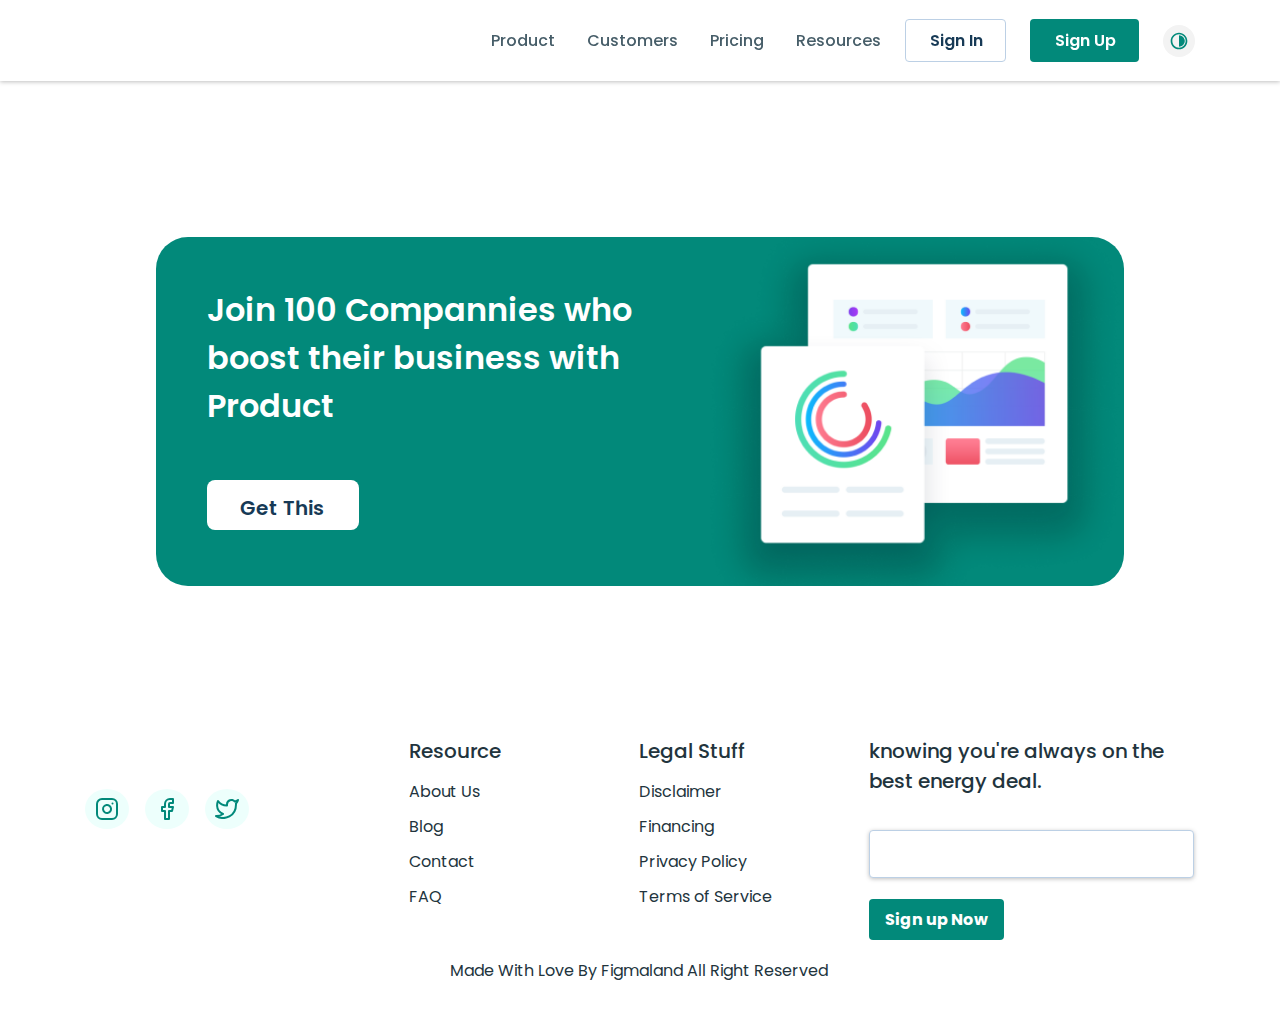
==== index.html @ 8ad584fc "cta section desktop version is completed" ====
<!DOCTYPE html>
<html lang="en">

<head>
  <meta charset="UTF-8">
  <meta http-equiv="X-UA-Compatible" content="IE=edge">
  <meta name="viewport" content="width=device-width, initial-scale=1.0">
  <title>Product</title>
  <link rel="stylesheet" href="css/main.css">
</head>

<body>
  <h1 class="visually-hidden">Product project</h1>
  <header class="header">
    <div class="container header__container">
      <a class="header__logo-link" href="/"></a>

      <nav class="navbar header__navbar">
        <ul class="navbar__list header__navbar-list">
          <li class="navbar__list-item header__navbar-item">
            <a class="navbar__item-link header__item-link" href="/">Product </a>
          </li>
          <li class="navbar__list-item header__navbar-item">
            <a class="navbar__item-link header__item-link" href="/">Customers</a>
          </li>
          <li class="navbar__list-item header__navbar-item">
            <a class="navbar__item-link header__item-link" href="/">Pricing</a>
          </li>
          <li class="navbar__list-item header__navbar-item">
            <a class="navbar__item-link header__item-link" href="/">Resources</a>
          </li>
        </ul>
        <a class="button button__white header__button header__login" href="/">Sign In</a>
        <a class="button button__green header__button header__signup" href="/">Sign Up</a>
        <button class="header__changer">
          <img class="header__button-img" src="img/theme-changer.svg" alt="header navbar changer" width="20"
            height="20">
        </button>
      </nav>

      <button class="header__burger">
        <span class="header__burger-inner"></span>
      </button>
    </div>
  </header>

  <main class="main">
    <div class="cta">
      <div class="cta__container container">
        <div class="cta__content">
          <p class="cta__slogan">Join 100 Compannies who boost their business with Product</p>
          <a class="cta__button button__white" href="/">Get This</a>
        </div>
      </div>
    </div>
  </main>
  <footer class="footer">
    <div class="container footer__container">
      <div class="footer__links">
        <a class="footer__logo" href="/"></a>

        <a class="footer__link" href="/">
          <svg width="24" height="25" fill="none" xmlns="http://www.w3.org/2000/svg">
            <path d="M17 2.016H7a5 5 0 0 0-5 5v10a5 5 0 0 0 5 5h10a5 5 0 0 0 5-5v-10a5 5 0 0 0-5-5Z" stroke="#02897A"
              stroke-width="2" stroke-linecap="round" stroke-linejoin="round" />
            <path d="M16 11.386a4 4 0 1 1-7.913 1.173A4 4 0 0 1 16 11.386ZM17.5 6.516h.01" stroke="#02897A"
              stroke-width="2" stroke-linecap="round" stroke-linejoin="round" /></svg>
        </a>

        <a class="footer__link" href="/">
          <svg width="24" height="24" fill="none" xmlns="http://www.w3.org/2000/svg">
            <path d="M18 2h-3a5 5 0 0 0-5 5v3H7v4h3v8h4v-8h3l1-4h-4V7a1 1 0 0 1 1-1h3V2Z" stroke="#02897A"
              stroke-width="2" stroke-linecap="round" stroke-linejoin="round" /></svg>
        </a>

        <a class="footer__link" href="/">
          <svg width="24" height="20" fill="none" xmlns="http://www.w3.org/2000/svg">
            <path
              d="M23 1.01a10.9 10.9 0 0 1-3.14 1.53 4.48 4.48 0 0 0-7.86 3v1a10.66 10.66 0 0 1-9-4.53s-4 9 5 13a11.64 11.64 0 0 1-7 2c9 5 20 0 20-11.5 0-.278-.028-.556-.08-.83A7.72 7.72 0 0 0 23 1.01v0Z"
              stroke="#02897A" stroke-width="2" stroke-linecap="round" stroke-linejoin="round" /></svg>
        </a>
      </div>

      <div class="footer__cart">
        <nav class="footer__nav">
          <h3 class="footer__nav-title">Resource</h3>
          <ul class="footer__nav-list">
            <li class="footer__list-item">
              <a class="footer__item-link" href="/">
                About Us
              </a>
            </li>

            <li class="footer__list-item">
              <a class="footer__item-link" href="/">
                Blog
              </a>
            </li>

            <li class="footer__list-item">
              <a class="footer__item-link" href="/">
                Contact
              </a>
            </li>

            <li class="footer__list-item">
              <a class="footer__item-link" href="/">
                FAQ
              </a>
            </li>
          </ul>
        </nav>
        <nav class="footer__nav">
          <h3 class="footer__nav-title">Legal Stuff</h3>
          <ul class="footer__nav-list">
            <li class="footer__list-item">
              <a class="footer__item-link" href="/">
                Disclaimer
              </a>
            </li>

            <li class="footer__list-item">
              <a class="footer__item-link" href="/">
                Financing
              </a>
            </li>

            <li class="footer__list-item">
              <a class="footer__item-link" href="/">
                Privacy Policy
              </a>
            </li>

            <li class="footer__list-item">
              <a class="footer__item-link" href="/">
                Terms of Service
              </a>
            </li>
          </ul>
        </nav>
      </div>

      <form class="footer__form" action="post">
        <label class="footer__label" for="submit">
          knowing you're always on the best energy deal.
          <input class="footer__label-input type=" text">
        </label>

        <button class="footer__button button button__green">Sign up Now</button>
      </form>

      <p class="footer__slogan">Made With Love By Figmaland All Right Reserved
      </p>
    </div>
  </footer>

  <script src="js/main.js"></script>
</body>

</html>
---- css/main.css ----
/*! normalize.css v8.0.1 | MIT License | github.com/necolas/normalize.css */
/* Document
   ========================================================================== */
/**
 * 1. Correct the line height in all browsers.
 * 2. Prevent adjustments of font size after orientation changes in iOS.
 */
html {
  line-height: 1.15;
  /* 1 */
  -webkit-text-size-adjust: 100%;
  /* 2 */
}

/* Sections
   ========================================================================== */
/**
 * Remove the margin in all browsers.
 */
body {
  margin: 0;
}

/**
 * Render the `main` element consistently in IE.
 */
main {
  display: block;
}

/**
 * Correct the font size and margin on `h1` elements within `section` and
 * `article` contexts in Chrome, Firefox, and Safari.
 */
h1 {
  font-size: 2em;
  margin: 0.67em 0;
}

/* Grouping content
   ========================================================================== */
/**
 * 1. Add the correct box sizing in Firefox.
 * 2. Show the overflow in Edge and IE.
 */
hr {
  -webkit-box-sizing: content-box;
          box-sizing: content-box;
  /* 1 */
  height: 0;
  /* 1 */
  overflow: visible;
  /* 2 */
}

/**
 * 1. Correct the inheritance and scaling of font size in all browsers.
 * 2. Correct the odd `em` font sizing in all browsers.
 */
pre {
  font-family: monospace, monospace;
  /* 1 */
  font-size: 1em;
  /* 2 */
}

/* Text-level semantics
   ========================================================================== */
/**
 * Remove the gray background on active links in IE 10.
 */
a {
  background-color: transparent;
}

/**
 * 1. Remove the bottom border in Chrome 57-
 * 2. Add the correct text decoration in Chrome, Edge, IE, Opera, and Safari.
 */
abbr[title] {
  border-bottom: none;
  /* 1 */
  text-decoration: underline;
  /* 2 */
  -webkit-text-decoration: underline dotted;
          text-decoration: underline dotted;
  /* 2 */
}

/**
 * Add the correct font weight in Chrome, Edge, and Safari.
 */
b,
strong {
  font-weight: bolder;
}

/**
 * 1. Correct the inheritance and scaling of font size in all browsers.
 * 2. Correct the odd `em` font sizing in all browsers.
 */
code,
kbd,
samp {
  font-family: monospace, monospace;
  /* 1 */
  font-size: 1em;
  /* 2 */
}

/**
 * Add the correct font size in all browsers.
 */
small {
  font-size: 80%;
}

/**
 * Prevent `sub` and `sup` elements from affecting the line height in
 * all browsers.
 */
sub,
sup {
  font-size: 75%;
  line-height: 0;
  position: relative;
  vertical-align: baseline;
}

sub {
  bottom: -0.25em;
}

sup {
  top: -0.5em;
}

/* Embedded content
   ========================================================================== */
/**
 * Remove the border on images inside links in IE 10.
 */
img {
  border-style: none;
}

/* Forms
   ========================================================================== */
/**
 * 1. Change the font styles in all browsers.
 * 2. Remove the margin in Firefox and Safari.
 */
button,
input,
optgroup,
select,
textarea {
  font-family: inherit;
  /* 1 */
  font-size: 100%;
  /* 1 */
  line-height: 1.15;
  /* 1 */
  margin: 0;
  /* 2 */
}

/**
 * Show the overflow in IE.
 * 1. Show the overflow in Edge.
 */
button,
input {
  /* 1 */
  overflow: visible;
}

/**
 * Remove the inheritance of text transform in Edge, Firefox, and IE.
 * 1. Remove the inheritance of text transform in Firefox.
 */
button,
select {
  /* 1 */
  text-transform: none;
}

/**
 * Correct the inability to style clickable types in iOS and Safari.
 */
button,
[type="button"],
[type="reset"],
[type="submit"] {
  -webkit-appearance: button;
}

/**
 * Remove the inner border and padding in Firefox.
 */
button::-moz-focus-inner,
[type="button"]::-moz-focus-inner,
[type="reset"]::-moz-focus-inner,
[type="submit"]::-moz-focus-inner {
  border-style: none;
  padding: 0;
}

/**
 * Restore the focus styles unset by the previous rule.
 */
button:-moz-focusring,
[type="button"]:-moz-focusring,
[type="reset"]:-moz-focusring,
[type="submit"]:-moz-focusring {
  outline: 1px dotted ButtonText;
}

/**
 * Correct the padding in Firefox.
 */
fieldset {
  padding: 0.35em 0.75em 0.625em;
}

/**
 * 1. Correct the text wrapping in Edge and IE.
 * 2. Correct the color inheritance from `fieldset` elements in IE.
 * 3. Remove the padding so developers are not caught out when they zero out
 *    `fieldset` elements in all browsers.
 */
legend {
  -webkit-box-sizing: border-box;
          box-sizing: border-box;
  /* 1 */
  color: inherit;
  /* 2 */
  display: table;
  /* 1 */
  max-width: 100%;
  /* 1 */
  padding: 0;
  /* 3 */
  white-space: normal;
  /* 1 */
}

/**
 * Add the correct vertical alignment in Chrome, Firefox, and Opera.
 */
progress {
  vertical-align: baseline;
}

/**
 * Remove the default vertical scrollbar in IE 10+.
 */
textarea {
  overflow: auto;
}

/**
 * 1. Add the correct box sizing in IE 10.
 * 2. Remove the padding in IE 10.
 */
[type="checkbox"],
[type="radio"] {
  -webkit-box-sizing: border-box;
          box-sizing: border-box;
  /* 1 */
  padding: 0;
  /* 2 */
}

/**
 * Correct the cursor style of increment and decrement buttons in Chrome.
 */
[type="number"]::-webkit-inner-spin-button,
[type="number"]::-webkit-outer-spin-button {
  height: auto;
}

/**
 * 1. Correct the odd appearance in Chrome and Safari.
 * 2. Correct the outline style in Safari.
 */
[type="search"] {
  -webkit-appearance: textfield;
  /* 1 */
  outline-offset: -2px;
  /* 2 */
}

/**
 * Remove the inner padding in Chrome and Safari on macOS.
 */
[type="search"]::-webkit-search-decoration {
  -webkit-appearance: none;
}

/**
 * 1. Correct the inability to style clickable types in iOS and Safari.
 * 2. Change font properties to `inherit` in Safari.
 */
::-webkit-file-upload-button {
  -webkit-appearance: button;
  /* 1 */
  font: inherit;
  /* 2 */
}

/* Interactive
   ========================================================================== */
/*
 * Add the correct display in Edge, IE 10+, and Firefox.
 */
details {
  display: block;
}

/*
 * Add the correct display in all browsers.
 */
summary {
  display: list-item;
}

/* Misc
   ========================================================================== */
/**
 * Add the correct display in IE 10+.
 */
template {
  display: none;
}

/**
 * Add the correct display in IE 10.
 */
[hidden] {
  display: none;
}

/* poppins-300 - latin */
@font-face {
  font-family: 'Poppins';
  font-style: normal;
  font-weight: 300;
  src: url("../fonts/poppins-v19-latin-300.woff2") format("woff2"), url("../fonts/poppins-v19-latin-300.woff") format("woff");
  /* Chrome 6+, Firefox 3.6+, IE 9+, Safari 5.1+ */
}

/* poppins-regular - latin */
@font-face {
  font-family: 'Poppins';
  font-style: normal;
  font-weight: 400;
  src: url("../fonts/poppins-v19-latin-regular.woff2") format("woff2"), url("../fonts/poppins-v19-latin-regular.woff") format("woff");
  /* Chrome 6+, Firefox 3.6+, IE 9+, Safari 5.1+ */
}

/* poppins-500 - latin */
@font-face {
  font-family: 'Poppins';
  font-style: normal;
  font-weight: 500;
  src: url("../fonts/poppins-v19-latin-500.woff2") format("woff2"), url("../fonts/poppins-v19-latin-500.woff") format("woff");
  /* Chrome 6+, Firefox 3.6+, IE 9+, Safari 5.1+ */
}

/* poppins-600 - latin */
@font-face {
  font-family: 'Poppins';
  font-style: normal;
  font-weight: 600;
  src: url("../fonts/poppins-v19-latin-600.woff2") format("woff2"), url("../fonts/poppins-v19-latin-600.woff") format("woff");
  /* Chrome 6+, Firefox 3.6+, IE 9+, Safari 5.1+ */
}

/* poppins-700 - latin */
@font-face {
  font-family: 'Poppins';
  font-style: normal;
  font-weight: 700;
  src: url("../fonts/poppins-v19-latin-700.woff2") format("woff2"), url("../fonts/poppins-v19-latin-700.woff") format("woff");
  /* Chrome 6+, Firefox 3.6+, IE 9+, Safari 5.1+ */
}

*,
*::before,
*::after {
  -webkit-box-sizing: border-box;
          box-sizing: border-box;
}

body {
  margin: 0;
  padding: 0;
  margin-top: 80px;
}

h1,
h2,
h3,
h4,
h5,
h6 {
  margin: 0;
  padding: 0;
  display: inline-block;
}

img {
  display: inline-block;
  max-width: 100%;
  height: auto;
}

a {
  text-decoration: none;
}

.visually-hidden {
  clip: rect(0 0 0 0);
  -webkit-clip-path: inset(50%);
          clip-path: inset(50%);
  height: 1px;
  overflow: hidden;
  position: absolute;
  white-space: nowrap;
  width: 1px;
}

.container {
  max-width: 1150px;
  margin: 0 auto;
  padding: 0 20px;
}

@media only screen and (max-width: 808px) {
  .container {
    max-width: 808px;
  }
}

.button {
  font-family: "Poppins", Arial, sans-serif;
  font-size: 16px;
  font-weight: 600;
  line-height: 24px;
  background-color: transparent;
  padding: 9px 22px 8px 24px;
  border-radius: 4px;
  border: 1px solid transparent;
  cursor: pointer;
  -webkit-transition: .5s linear all;
  transition: .5s linear all;
}

.button:hover {
  -webkit-box-shadow: 0px 0px 10px gray;
          box-shadow: 0px 0px 10px gray;
}

.button__white {
  color: #173A56;
  background-color: transparent;
  border-color: #BCD0E5;
}

.button__green {
  color: #ffffff;
  background-color: #02897A;
}

.navbar {
  margin: 0;
  padding: 0;
  display: -webkit-box;
  display: -ms-flexbox;
  display: flex;
  -webkit-box-align: center;
      -ms-flex-align: center;
          align-items: center;
  -webkit-box-pack: center;
      -ms-flex-pack: center;
          justify-content: center;
  -webkit-box-pack: justify;
      -ms-flex-pack: justify;
          justify-content: space-between;
}

.navbar__list {
  margin: 0;
  padding: 0;
  display: -webkit-box;
  display: -ms-flexbox;
  display: flex;
  -webkit-box-align: center;
      -ms-flex-align: center;
          align-items: center;
  -webkit-box-pack: center;
      -ms-flex-pack: center;
          justify-content: center;
  margin-right: 24px;
  -webkit-box-pack: justify;
      -ms-flex-pack: justify;
          justify-content: space-between;
  list-style: none;
}

.navbar__list-item {
  margin-right: 32px;
}

.navbar__list-item:last-child {
  margin-right: 0;
}

.navbar__item-link {
  font-family: "Poppins", Arial, sans-serif;
  font-size: 16px;
  font-weight: 500;
  line-height: 28px;
  color: #475E69;
  -webkit-transition: .3s ease all;
  transition: .3s ease all;
}

.navbar__item-link:hover {
  color: #22343D;
}

@-webkit-keyframes header-opening {
  0% {
    -webkit-transform: translateX(100%) scale(0) rotate(180deg);
            transform: translateX(100%) scale(0) rotate(180deg);
  }
  100% {
    -webkit-transform: translateX(0) scale(1) rotate(0deg);
            transform: translateX(0) scale(1) rotate(0deg);
  }
}

@keyframes header-opening {
  0% {
    -webkit-transform: translateX(100%) scale(0) rotate(180deg);
            transform: translateX(100%) scale(0) rotate(180deg);
  }
  100% {
    -webkit-transform: translateX(0) scale(1) rotate(0deg);
            transform: translateX(0) scale(1) rotate(0deg);
  }
}

@-webkit-keyframes header-closing {
  0% {
    -webkit-transform: translateX(0) scale(1) rotate(0deg);
            transform: translateX(0) scale(1) rotate(0deg);
  }
  100% {
    -webkit-transform: translateX(100%) scale(0) rotate(180deg);
            transform: translateX(100%) scale(0) rotate(180deg);
  }
}

@keyframes header-closing {
  0% {
    -webkit-transform: translateX(0) scale(1) rotate(0deg);
            transform: translateX(0) scale(1) rotate(0deg);
  }
  100% {
    -webkit-transform: translateX(100%) scale(0) rotate(180deg);
            transform: translateX(100%) scale(0) rotate(180deg);
  }
}

.header {
  width: 100%;
  position: fixed;
  top: 0;
  left: 0;
  z-index: 9;
  background-color: #ffffff;
  -webkit-filter: drop-shadow(0px 1px 2px rgba(0, 0, 0, 0.25));
          filter: drop-shadow(0px 1px 2px rgba(0, 0, 0, 0.25));
}

.header__container {
  display: -webkit-box;
  display: -ms-flexbox;
  display: flex;
  -webkit-box-align: center;
      -ms-flex-align: center;
          align-items: center;
  -webkit-box-pack: center;
      -ms-flex-pack: center;
          justify-content: center;
  padding: 19px 20px;
  -webkit-box-pack: justify;
      -ms-flex-pack: justify;
          justify-content: space-between;
}

.header__navbar {
  -webkit-transform-origin: right top;
          transform-origin: right top;
}

.header__logo-link {
  background-size: cover;
  background-repeat: no-repeat;
  width: 176px;
  height: 36px;
  background-image: url(../../img/product-logo.svg);
  background-size: contain;
}

.header__button {
  margin-right: 24px;
}

.header__changer {
  margin: 0;
  padding: 0;
  display: -webkit-box;
  display: -ms-flexbox;
  display: flex;
  -webkit-box-align: center;
      -ms-flex-align: center;
          align-items: center;
  -webkit-box-pack: center;
      -ms-flex-pack: center;
          justify-content: center;
  height: 32px;
  width: 32px;
  background-color: #F3F3F3;
  border: none;
  border-radius: 50%;
  cursor: pointer;
  -webkit-transition: .5s linear all;
  transition: .5s linear all;
}

.header__changer:hover {
  -webkit-box-shadow: 0 0 10px gray;
          box-shadow: 0 0 10px gray;
}

.header__burger {
  margin: 0;
  padding: 0;
  display: none;
  width: 28px;
  height: 31px;
  position: relative;
  background-color: transparent;
  border: none;
  cursor: pointer;
}

.header__burger::before, .header__burger::after, .header__burger-inner {
  width: 21px;
  height: 3px;
  display: block;
  border-radius: 25%;
  background-color: #173A56;
}

.header__burger::before, .header__burger::after {
  content: "";
}

.header__burger--opened {
  -webkit-box-align: center;
      -ms-flex-align: center;
          align-items: center;
}

.header__burger--opened .header__burger-inner {
  display: none;
}

.header__burger--opened::before, .header__burger--opened::after {
  width: 21px;
  position: absolute;
  left: 50%;
  top: 50%;
}

.header__burger--opened::after {
  -webkit-transform: translate(-50%, -50%) rotate(45deg);
          transform: translate(-50%, -50%) rotate(45deg);
}

.header__burger--opened::before {
  -webkit-transform: translate(-50%, -50%) rotate(-45deg);
          transform: translate(-50%, -50%) rotate(-45deg);
}

@media only screen and (max-width: 1150px) {
  .header__navbar-item,
  .header__button,
  .header__navbar-list {
    margin-right: 14px;
  }
}

@media only screen and (max-width: 808px) {
  .header__navbar {
    display: none;
    -webkit-animation: header-opening .5s linear;
            animation: header-opening .5s linear;
  }
  .header__navbar--opening {
    width: 100%;
    height: calc(100vh - 80px);
    padding: 30px;
    display: -ms-grid;
    display: grid;
    -ms-grid-columns: 1fr 100px 1fr;
        grid-template-columns: 1fr 100px 1fr;
    -ms-grid-rows: 250px 50px;
        grid-template-rows: 250px 50px;
        grid-template-areas: "list list list" "button-1 button-2 button-3";
    grid-row-gap: 32px;
    justify-items: center;
    position: absolute;
    top: 100%;
    left: 0;
    background-color: #173A56;
  }
  .header__navbar--closing {
    -webkit-animation: header-closing .5s linear;
            animation: header-closing .5s linear;
  }
  .header__navbar-list {
    margin: 0;
    padding: 0;
    height: 100%;
    -webkit-box-orient: vertical;
    -webkit-box-direction: normal;
        -ms-flex-direction: column;
            flex-direction: column;
    -webkit-box-pack: justify;
        -ms-flex-pack: justify;
            justify-content: space-between;
    -ms-grid-row: 1;
    -ms-grid-column: 1;
    -ms-grid-column-span: 3;
    grid-area: list;
  }
  .header__item-link {
    font-size: 46px;
    color: #ffffff;
  }
  .header__button {
    margin: 0;
  }
  .header__login {
    -ms-grid-row: 2;
    -ms-grid-column: 1;
    grid-area: button-1;
    color: #ffffff;
  }
  .header__changer {
    -ms-grid-row: 2;
    -ms-grid-column: 2;
    grid-area: button-2;
  }
  .header__signup {
    -ms-grid-row: 2;
    -ms-grid-column: 3;
    grid-area: button-3;
  }
  .header__burger {
    display: -webkit-box;
    display: -ms-flexbox;
    display: flex;
    -webkit-box-align: center;
        -ms-flex-align: center;
            align-items: center;
    -webkit-box-pack: center;
        -ms-flex-pack: center;
            justify-content: center;
    -ms-flex-wrap: wrap;
        flex-wrap: wrap;
  }
}

.black-display {
  background-color: #1f2e35;
}

.black-display .header {
  background-color: #1f2e35;
}

.black-display .header__logo-link {
  background-image: url(../../img/dark-product-logo.svg);
}

.black-display .header__item-link {
  color: #ffffffff;
}

.black-display .header__button {
  color: #ffffffff;
}

.black-display .header__burger::before,
.black-display .header__burger::after,
.black-display .header__burger-inner {
  background-color: #ffffffff;
}

.black-display .footer__logo {
  background-image: url(../../img/dark-product-logo.svg);
}

.black-display .footer__nav-title {
  color: #ffffffff;
}

.black-display .footer__item-link {
  color: #ffffffff;
}

.black-display .footer__label {
  color: #ffffffff;
}

.black-display .footer__slogan {
  color: #ffffffff;
}

.cta__container {
  width: 1150px;
  padding: 157px 20px 150px;
}

.cta__content {
  background-size: cover;
  background-repeat: no-repeat;
  max-width: 968px;
  margin: 0 auto;
  padding: 49px 51px 56px;
  background-color: #02897A;
  border-radius: 32px;
  background-size: contain;
  background-position: right center;
  background-image: url(../../img/cta-bg.png);
}

@media only screen and (-webkit-min-device-pixel-ratio: 2), only screen and (min--moz-device-pixel-ratio: 2), only screen and (min-device-pixel-ratio: 2), only screen and (min-resolution: 192dpi), only screen and (min-resolution: 2dppx) {
  .cta__content {
    background-image: url("../../img/cta-bg2@.png");
  }
}

.cta__slogan {
  font-family: "Poppins", Arial, sans-serif;
  font-size: 32px;
  font-weight: 600;
  line-height: 48px;
  margin: 0;
  padding: 0;
  max-width: 500px;
  margin-bottom: 50px;
  color: #fff;
}

.cta__button {
  font-family: "Poppins", Arial, sans-serif;
  font-size: 20px;
  font-weight: 600;
  line-height: 30px;
  display: inline-block;
  padding: 13px 35px 7px 33px;
  border: none;
  background-color: #fff;
  border-radius: 8px;
}

.footer__container {
  display: -ms-grid;
  display: grid;
  -ms-grid-columns: 324px 460px 324px;
      grid-template-columns: 324px 460px 324px;
  -ms-grid-rows: 1fr 93px;
      grid-template-rows: 1fr 93px;
}

.footer__links {
  width: 162px;
  display: -ms-grid;
  display: grid;
  -ms-grid-columns: 1fr 1fr 1fr;
      grid-template-columns: 1fr 1fr 1fr;
  -ms-grid-rows: 29px 40px;
      grid-template-rows: 29px 40px;
  grid-gap: 24px 16px;
      grid-template-areas: "logo logo logo" "link link link";
}

.footer__logo {
  -ms-grid-row: 1;
  -ms-grid-column: 1;
  -ms-grid-column-span: 3;
  grid-area: logo;
  background-size: cover;
  background-repeat: no-repeat;
  width: 162px;
  height: 29px;
  background-image: url(../../img/product-logo.svg);
  background-size: contain;
}

.footer__link {
  display: -webkit-box;
  display: -ms-flexbox;
  display: flex;
  -webkit-box-align: center;
      -ms-flex-align: center;
          align-items: center;
  -webkit-box-pack: center;
      -ms-flex-pack: center;
          justify-content: center;
  padding: 10px;
  background-color: #EDFFFC;
  border-radius: 50%;
  -webkit-transition: .5s linear all;
  transition: .5s linear all;
}

.footer__link:hover {
  -webkit-box-shadow: 0 0 10px gray;
          box-shadow: 0 0 10px gray;
}

.footer__cart {
  display: -webkit-box;
  display: -ms-flexbox;
  display: flex;
  -webkit-box-align: center;
      -ms-flex-align: center;
          align-items: center;
  -webkit-box-pack: center;
      -ms-flex-pack: center;
          justify-content: center;
  -webkit-box-align: start;
      -ms-flex-align: start;
          align-items: flex-start;
}

.footer__nav {
  -ms-flex-preferred-size: 50%;
      flex-basis: 50%;
}

.footer__nav-title {
  font-family: "Poppins", Arial, sans-serif;
  font-size: 20px;
  font-weight: 500;
  line-height: 30px;
  margin-bottom: 8px;
  color: #22343D;
}

.footer__nav-list {
  margin: 0;
  padding: 0;
  list-style: none;
}

.footer__item-link {
  font-family: "Poppins", Arial, sans-serif;
  font-size: 16px;
  font-weight: 400;
  line-height: 35px;
  color: #22343D;
}

.footer__label {
  font-family: "Poppins", Arial, sans-serif;
  font-size: 20px;
  font-weight: 500;
  line-height: 30px;
  color: #22343D;
}

.footer__label-input {
  max-width: 325px;
  height: 48px;
  margin: 34px 0 21px;
  border-radius: 4px;
  border: 1px solid #BCD0E5;
  -webkit-filter: drop-shadow(0px 1px 2px rgba(0, 0, 0, 0.25));
          filter: drop-shadow(0px 1px 2px rgba(0, 0, 0, 0.25));
}

.footer__button {
  padding: 8px 15px 7px;
  font-weight: 700;
}

.footer__slogan {
  margin: 0;
  padding: 0;
  font-family: "Poppins", Arial, sans-serif;
  font-size: 16px;
  font-weight: 400;
  line-height: 30px;
  padding-top: 16px;
  text-align: center;
  -ms-grid-column: 1;
  -ms-grid-column-span: 3;
  grid-column: 1 / 4;
  color: #22343D;
}

@media only screen and (max-width: 1150px) {
  .footer__container {
    -ms-grid-columns: 1fr 2fr 1fr;
        grid-template-columns: 1fr 2fr 1fr;
  }
}

@media only screen and (max-width: 808px) {
  .footer__container {
    display: -webkit-box;
    display: -ms-flexbox;
    display: flex;
    -webkit-box-align: center;
        -ms-flex-align: center;
            align-items: center;
    -webkit-box-pack: center;
        -ms-flex-pack: center;
            justify-content: center;
    -webkit-box-orient: vertical;
    -webkit-box-direction: normal;
        -ms-flex-direction: column;
            flex-direction: column;
    row-gap: 32px;
  }
  .footer__cart {
    -webkit-box-orient: vertical;
    -webkit-box-direction: normal;
        -ms-flex-direction: column;
            flex-direction: column;
    -webkit-box-align: center;
        -ms-flex-align: center;
            align-items: center;
  }
  .footer__nav {
    margin-bottom: 32px;
    text-align: center;
  }
  .footer__nav:last-child {
    margin-bottom: 0;
  }
  .footer__form {
    margin: 0 auto;
    text-align: center;
  }
  .footer__label-input {
    margin: 0;
    padding: 0;
    max-width: 325px;
    margin: 34px 0 21px;
  }
  .footer__slogan {
    padding: 0 0 45px;
  }
}
/*# sourceMappingURL=main.css.map */
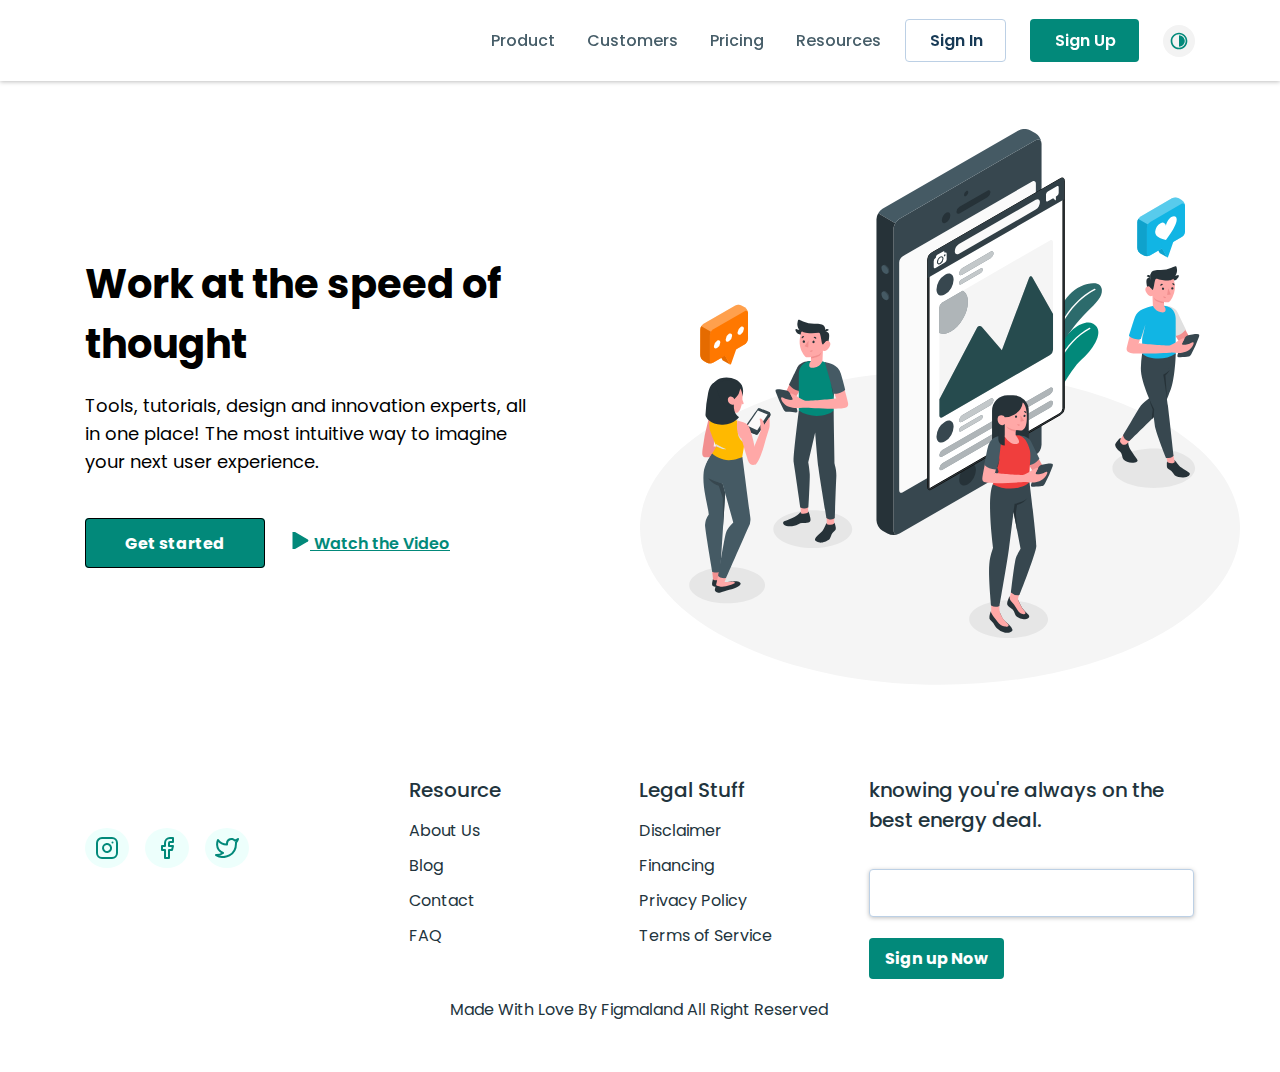
==== commit 0ad46e25: "intro" ====
--- a/index.html
+++ b/index.html
@@ -43,15 +43,24 @@
       </button>
     </div>
   </header>
+  <main>
 
-  <main class="main">
-    <div class="cta">
-      <div class="cta__container container">
-        <div class="cta__content">
-          <p class="cta__slogan">Join 100 Compannies who boost their business with Product</p>
-          <a class="cta__button button__white" href="/">Get This</a>
+    <h1 class="visually-hidden">Product</h1>
+    <div class="intro-product">
+        <div class="intro-product__container container">
+            <div class="intro-product__content">
+
+                <h2 class="intro-product__title">Work at the speed of thought</h2>
+                <p class="intro-product__discription">Tools, tutorials, design and innovation experts, all in one
+                    place!
+                    The most intuitive way to imagine your next user experience. </p>
+
+                <a class="intro-product__link" href="#">Get started</a>
+                <a href="#" class="intro-product__video"><span class="intro-product__span"></span>
+                    Watch the Video</a>
+            </div>
+
         </div>
-      </div>
     </div>
   </main>
   <footer class="footer">
--- a/css/main.css
+++ b/css/main.css
@@ -1,9 +1,9 @@
 /*! normalize.css v8.0.1 | MIT License | github.com/necolas/normalize.css */
-/* Document
+/* Document
    ========================================================================== */
-/**
- * 1. Correct the line height in all browsers.
- * 2. Prevent adjustments of font size after orientation changes in iOS.
+/**
+ * 1. Correct the line height in all browsers.
+ * 2. Prevent adjustments of font size after orientation changes in iOS.
  */
 html {
   line-height: 1.15;
@@ -12,36 +12,36 @@
   /* 2 */
 }
 
-/* Sections
+/* Sections
    ========================================================================== */
-/**
- * Remove the margin in all browsers.
+/**
+ * Remove the margin in all browsers.
  */
 body {
   margin: 0;
 }
 
-/**
- * Render the `main` element consistently in IE.
+/**
+ * Render the `main` element consistently in IE.
  */
 main {
   display: block;
 }
 
-/**
- * Correct the font size and margin on `h1` elements within `section` and
- * `article` contexts in Chrome, Firefox, and Safari.
+/**
+ * Correct the font size and margin on `h1` elements within `section` and
+ * `article` contexts in Chrome, Firefox, and Safari.
  */
 h1 {
   font-size: 2em;
   margin: 0.67em 0;
 }
 
-/* Grouping content
+/* Grouping content
    ========================================================================== */
-/**
- * 1. Add the correct box sizing in Firefox.
- * 2. Show the overflow in Edge and IE.
+/**
+ * 1. Add the correct box sizing in Firefox.
+ * 2. Show the overflow in Edge and IE.
  */
 hr {
   -webkit-box-sizing: content-box;
@@ -53,9 +53,9 @@
   /* 2 */
 }
 
-/**
- * 1. Correct the inheritance and scaling of font size in all browsers.
- * 2. Correct the odd `em` font sizing in all browsers.
+/**
+ * 1. Correct the inheritance and scaling of font size in all browsers.
+ * 2. Correct the odd `em` font sizing in all browsers.
  */
 pre {
   font-family: monospace, monospace;
@@ -64,18 +64,18 @@
   /* 2 */
 }
 
-/* Text-level semantics
+/* Text-level semantics
    ========================================================================== */
-/**
- * Remove the gray background on active links in IE 10.
+/**
+ * Remove the gray background on active links in IE 10.
  */
 a {
   background-color: transparent;
 }
 
-/**
- * 1. Remove the bottom border in Chrome 57-
- * 2. Add the correct text decoration in Chrome, Edge, IE, Opera, and Safari.
+/**
+ * 1. Remove the bottom border in Chrome 57-
+ * 2. Add the correct text decoration in Chrome, Edge, IE, Opera, and Safari.
  */
 abbr[title] {
   border-bottom: none;
@@ -87,17 +87,17 @@
   /* 2 */
 }
 
-/**
- * Add the correct font weight in Chrome, Edge, and Safari.
+/**
+ * Add the correct font weight in Chrome, Edge, and Safari.
  */
 b,
 strong {
   font-weight: bolder;
 }
 
-/**
- * 1. Correct the inheritance and scaling of font size in all browsers.
- * 2. Correct the odd `em` font sizing in all browsers.
+/**
+ * 1. Correct the inheritance and scaling of font size in all browsers.
+ * 2. Correct the odd `em` font sizing in all browsers.
  */
 code,
 kbd,
@@ -108,16 +108,16 @@
   /* 2 */
 }
 
-/**
- * Add the correct font size in all browsers.
+/**
+ * Add the correct font size in all browsers.
  */
 small {
   font-size: 80%;
 }
 
-/**
- * Prevent `sub` and `sup` elements from affecting the line height in
- * all browsers.
+/**
+ * Prevent `sub` and `sup` elements from affecting the line height in
+ * all browsers.
  */
 sub,
 sup {
@@ -135,20 +135,20 @@
   top: -0.5em;
 }
 
-/* Embedded content
+/* Embedded content
    ========================================================================== */
-/**
- * Remove the border on images inside links in IE 10.
+/**
+ * Remove the border on images inside links in IE 10.
  */
 img {
   border-style: none;
 }
 
-/* Forms
+/* Forms
    ========================================================================== */
-/**
- * 1. Change the font styles in all browsers.
- * 2. Remove the margin in Firefox and Safari.
+/**
+ * 1. Change the font styles in all browsers.
+ * 2. Remove the margin in Firefox and Safari.
  */
 button,
 input,
@@ -165,9 +165,9 @@
   /* 2 */
 }
 
-/**
- * Show the overflow in IE.
- * 1. Show the overflow in Edge.
+/**
+ * Show the overflow in IE.
+ * 1. Show the overflow in Edge.
  */
 button,
 input {
@@ -175,9 +175,9 @@
   overflow: visible;
 }
 
-/**
- * Remove the inheritance of text transform in Edge, Firefox, and IE.
- * 1. Remove the inheritance of text transform in Firefox.
+/**
+ * Remove the inheritance of text transform in Edge, Firefox, and IE.
+ * 1. Remove the inheritance of text transform in Firefox.
  */
 button,
 select {
@@ -185,8 +185,8 @@
   text-transform: none;
 }
 
-/**
- * Correct the inability to style clickable types in iOS and Safari.
+/**
+ * Correct the inability to style clickable types in iOS and Safari.
  */
 button,
 [type="button"],
@@ -195,8 +195,8 @@
   -webkit-appearance: button;
 }
 
-/**
- * Remove the inner border and padding in Firefox.
+/**
+ * Remove the inner border and padding in Firefox.
  */
 button::-moz-focus-inner,
 [type="button"]::-moz-focus-inner,
@@ -206,8 +206,8 @@
   padding: 0;
 }
 
-/**
- * Restore the focus styles unset by the previous rule.
+/**
+ * Restore the focus styles unset by the previous rule.
  */
 button:-moz-focusring,
 [type="button"]:-moz-focusring,
@@ -216,18 +216,18 @@
   outline: 1px dotted ButtonText;
 }
 
-/**
- * Correct the padding in Firefox.
+/**
+ * Correct the padding in Firefox.
  */
 fieldset {
   padding: 0.35em 0.75em 0.625em;
 }
 
-/**
- * 1. Correct the text wrapping in Edge and IE.
- * 2. Correct the color inheritance from `fieldset` elements in IE.
- * 3. Remove the padding so developers are not caught out when they zero out
- *    `fieldset` elements in all browsers.
+/**
+ * 1. Correct the text wrapping in Edge and IE.
+ * 2. Correct the color inheritance from `fieldset` elements in IE.
+ * 3. Remove the padding so developers are not caught out when they zero out
+ *    `fieldset` elements in all browsers.
  */
 legend {
   -webkit-box-sizing: border-box;
@@ -245,23 +245,23 @@
   /* 1 */
 }
 
-/**
- * Add the correct vertical alignment in Chrome, Firefox, and Opera.
+/**
+ * Add the correct vertical alignment in Chrome, Firefox, and Opera.
  */
 progress {
   vertical-align: baseline;
 }
 
-/**
- * Remove the default vertical scrollbar in IE 10+.
+/**
+ * Remove the default vertical scrollbar in IE 10+.
  */
 textarea {
   overflow: auto;
 }
 
-/**
- * 1. Add the correct box sizing in IE 10.
- * 2. Remove the padding in IE 10.
+/**
+ * 1. Add the correct box sizing in IE 10.
+ * 2. Remove the padding in IE 10.
  */
 [type="checkbox"],
 [type="radio"] {
@@ -272,17 +272,17 @@
   /* 2 */
 }
 
-/**
- * Correct the cursor style of increment and decrement buttons in Chrome.
+/**
+ * Correct the cursor style of increment and decrement buttons in Chrome.
  */
 [type="number"]::-webkit-inner-spin-button,
 [type="number"]::-webkit-outer-spin-button {
   height: auto;
 }
 
-/**
- * 1. Correct the odd appearance in Chrome and Safari.
- * 2. Correct the outline style in Safari.
+/**
+ * 1. Correct the odd appearance in Chrome and Safari.
+ * 2. Correct the outline style in Safari.
  */
 [type="search"] {
   -webkit-appearance: textfield;
@@ -291,16 +291,16 @@
   /* 2 */
 }
 
-/**
- * Remove the inner padding in Chrome and Safari on macOS.
+/**
+ * Remove the inner padding in Chrome and Safari on macOS.
  */
 [type="search"]::-webkit-search-decoration {
   -webkit-appearance: none;
 }
 
-/**
- * 1. Correct the inability to style clickable types in iOS and Safari.
- * 2. Change font properties to `inherit` in Safari.
+/**
+ * 1. Correct the inability to style clickable types in iOS and Safari.
+ * 2. Change font properties to `inherit` in Safari.
  */
 ::-webkit-file-upload-button {
   -webkit-appearance: button;
@@ -309,33 +309,33 @@
   /* 2 */
 }
 
-/* Interactive
+/* Interactive
    ========================================================================== */
-/*
- * Add the correct display in Edge, IE 10+, and Firefox.
+/*
+ * Add the correct display in Edge, IE 10+, and Firefox.
  */
 details {
   display: block;
 }
 
-/*
- * Add the correct display in all browsers.
+/*
+ * Add the correct display in all browsers.
  */
 summary {
   display: list-item;
 }
 
-/* Misc
+/* Misc
    ========================================================================== */
-/**
- * Add the correct display in IE 10+.
+/**
+ * Add the correct display in IE 10+.
  */
 template {
   display: none;
 }
 
-/**
- * Add the correct display in IE 10.
+/**
+ * Add the correct display in IE 10.
  */
 [hidden] {
   display: none;
@@ -418,17 +418,6 @@
 
 a {
   text-decoration: none;
-}
-
-.visually-hidden {
-  clip: rect(0 0 0 0);
-  -webkit-clip-path: inset(50%);
-          clip-path: inset(50%);
-  height: 1px;
-  overflow: hidden;
-  position: absolute;
-  white-space: nowrap;
-  width: 1px;
 }
 
 .container {
@@ -471,6 +460,17 @@
 .button__green {
   color: #ffffff;
   background-color: #02897A;
+}
+
+.visually-hidden {
+  clip: rect(0 0 0 0);
+  -webkit-clip-path: inset(50%);
+          clip-path: inset(50%);
+  height: 1px;
+  overflow: hidden;
+  position: absolute;
+  white-space: nowrap;
+  width: 1px;
 }
 
 .navbar {
@@ -834,52 +834,103 @@
   color: #ffffffff;
 }
 
-.cta__container {
-  width: 1150px;
-  padding: 157px 20px 150px;
-}
-
-.cta__content {
-  background-size: cover;
+.intro-product {
+  padding-top: 174px;
+  padding-bottom: 219px;
+}
+
+.intro-product__title {
+  margin: 0px;
+  padding: 0px;
+  width: 518px;
+  height: 120px;
+  font-family: "Poppins", Arial, sans-serif;
+  font-weight: bold;
+  font-size: 40px;
+  line-height: 60px;
+}
+
+.intro-product__discription {
+  width: 458px;
+  height: 95px;
+  font-family: "Poppins", Arial, sans-serif;
+  font-weight: normal;
+  font-size: 18px;
+  line-height: 28px;
+  margin-top: 18px;
+  margin-bottom: 45px;
+}
+
+.intro-product__link {
+  text-decoration: none;
+  padding: 13px 39px 12px;
+  background-color: #02897A;
+  color: #fff;
+  margin-right: 12px;
+  font-family: "Poppins", Arial, sans-serif;
+  font-weight: 700;
+  font-size: 16px;
+  line-height: 24px;
+  border: 1px solid #000;
+  border-radius: 4px;
+}
+
+.intro-product__link:hover {
+  background-color: transparent;
+  color: #02897A;
+  -webkit-transition: 0.3s;
+  transition: 0.3s;
+}
+
+.intro-product__video {
+  /*     width: fit-content;
+ */
+  height: 24px;
+  font-family: "Poppins", Arial, sans-serif;
+  font-weight: 600;
+  font-size: 16px;
+  line-height: 24px;
+  color: #02897A;
+  text-decoration: underline;
+  padding-left: 9px;
+  border-radius: 4px;
+}
+
+.intro-product__video:hover {
+  background-color: #02897A;
+  color: #fff;
+  padding: 14px;
+  -webkit-transition: 0.3s;
+  transition: 0.3s;
+}
+
+.intro-product__span {
+  position: relative;
+}
+
+.intro-product__span::before {
+  width: 20px;
+  height: 17px;
+  display: inline-block;
+  background-image: url("../../img/play-btn.svg");
+  background-position: center center;
   background-repeat: no-repeat;
-  max-width: 968px;
-  margin: 0 auto;
-  padding: 49px 51px 56px;
-  background-color: #02897A;
-  border-radius: 32px;
-  background-size: contain;
-  background-position: right center;
-  background-image: url(../../img/cta-bg.png);
-}
-
-@media only screen and (-webkit-min-device-pixel-ratio: 2), only screen and (min--moz-device-pixel-ratio: 2), only screen and (min-device-pixel-ratio: 2), only screen and (min-resolution: 192dpi), only screen and (min-resolution: 2dppx) {
-  .cta__content {
-    background-image: url("../../img/cta-bg2@.png");
-  }
-}
-
-.cta__slogan {
-  font-family: "Poppins", Arial, sans-serif;
-  font-size: 32px;
-  font-weight: 600;
-  line-height: 48px;
-  margin: 0;
-  padding: 0;
-  max-width: 500px;
-  margin-bottom: 50px;
-  color: #fff;
-}
-
-.cta__button {
-  font-family: "Poppins", Arial, sans-serif;
-  font-size: 20px;
-  font-weight: 600;
-  line-height: 30px;
+  content: '';
+}
+
+.intro-product__content {
+  position: relative;
+}
+
+.intro-product__content::before {
+  position: absolute;
+  width: 600px;
+  height: 556px;
   display: inline-block;
-  padding: 13px 35px 7px 33px;
-  border: none;
-  background-color: #fff;
-  border-radius: 8px;
+  background-image: url("../../img/intro-bg.svg");
+  top: -125px;
+  left: calc((50% * 2) / 2);
+  content: '';
 }
 
 .footer__container {
@@ -900,7 +951,8 @@
   -ms-grid-rows: 29px 40px;
       grid-template-rows: 29px 40px;
   grid-gap: 24px 16px;
-      grid-template-areas: "logo logo logo" "link link link";
+      grid-template-areas: "logo logo logo"+ "link link link";
 }
 
 .footer__logo {
@@ -1066,8 +1118,13 @@
   .footer__label-input {
     margin: 0;
     padding: 0;
+    display: block;
     max-width: 325px;
-    margin: 34px 0 21px;
+    margin: 34px auto 21px;
+  }
+  .footer__button {
+    display: block;
+    margin: 0 auto;
   }
   .footer__slogan {
     padding: 0 0 45px;
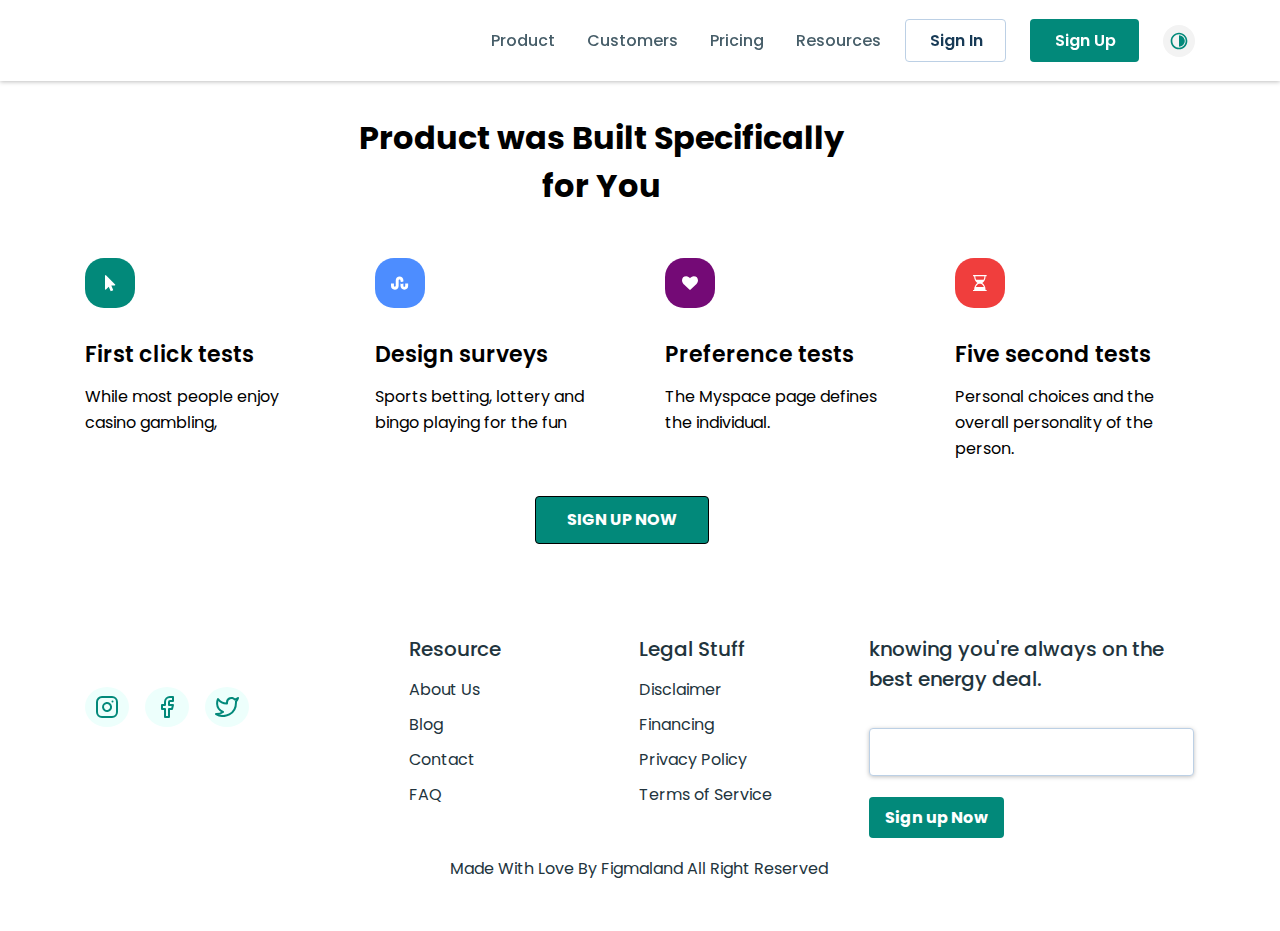
==== commit 417ff18e: "specifically" ====
--- a/index.html
+++ b/index.html
@@ -44,24 +44,38 @@
     </div>
   </header>
   <main>
+    <section class="product-specifically">
+      <div class="product-specifically__container container">
+          <h2 class="product-specifically__title">Product was Built Specifically for You</h2>
 
-    <h1 class="visually-hidden">Product</h1>
-    <div class="intro-product">
-        <div class="intro-product__container container">
-            <div class="intro-product__content">
+          <ul class="product-specifically__list">
+              <li class="product-specifically__item product-specifically__item product-specifically__item--first">
+                  <h3 class="product-specifically__titule">First click tests</h3>
+                  <p class="product-specifically__discription">While most people enjoy casino gambling,</p>
+              </li>
+              <li
+                  class="product-specifically__item product-specifically__item product-specifically__item--design">
+                  <h3 class="product-specifically__titule">Design surveys</h3>
+                  <p class="product-specifically__discription">Sports betting, lottery and bingo playing for the
+                      fun</p>
+              </li>
+              <li class="product-specifically__item product-specifically__item product-specifically__item--tests">
+                  <h3 class="product-specifically__titule">Preference tests</h3>
+                  <p class="product-specifically__discription">The Myspace page defines the individual.</p>
+              </li>
+              <li class="product-specifically__item product-specifically__item product-specifically__item--five">
+                  <h3 class="product-specifically__titule">Five second tests</h3>
+                  <p class="product-specifically__discription">Personal choices and the overall personality of the
+                      person. </p>
+              </li>
+          </ul>
 
-                <h2 class="intro-product__title">Work at the speed of thought</h2>
-                <p class="intro-product__discription">Tools, tutorials, design and innovation experts, all in one
-                    place!
-                    The most intuitive way to imagine your next user experience. </p>
+          <span class="product-specifically__span">
+              <a href="#" class="product-specifically__link">SIGN UP NOW</a>
+          </span>
+      </div>
+  </section>
 
-                <a class="intro-product__link" href="#">Get started</a>
-                <a href="#" class="intro-product__video"><span class="intro-product__span"></span>
-                    Watch the Video</a>
-            </div>
-
-        </div>
-    </div>
   </main>
   <footer class="footer">
     <div class="container footer__container">
--- a/css/main.css
+++ b/css/main.css
@@ -834,103 +834,157 @@
   color: #ffffffff;
 }
 
-.intro-product {
-  padding-top: 174px;
-  padding-bottom: 219px;
-}
-
-.intro-product__title {
+.product-specifically {
+  padding-bottom: 90px;
+  /*     padding-top: 114px;
+ */
+  background-image: url("../../img/product-specifically-bg.svg");
+  background-position: center bottom;
+  background-repeat: no-repeat;
+  max-width: 100%;
+  margin-top: 114px;
+}
+
+.product-specifically__title {
+  text-align: center;
   margin: 0px;
   padding: 0px;
-  width: 518px;
-  height: 120px;
+  width: 532px;
+  height: 96px;
   font-family: "Poppins", Arial, sans-serif;
-  font-weight: bold;
-  font-size: 40px;
-  line-height: 60px;
-}
-
-.intro-product__discription {
-  width: 458px;
-  height: 95px;
+  font-weight: 700;
+  font-size: 32px;
+  line-height: 48px;
+  margin-left: 250px;
+}
+
+.product-specifically__list {
+  margin: 0;
+  padding: 0;
+  list-style: none;
+  display: -webkit-box;
+  display: -ms-flexbox;
+  display: flex;
+  -webkit-box-pack: justify;
+      -ms-flex-pack: justify;
+          justify-content: space-between;
+}
+
+.product-specifically__item {
+  margin-top: 48px;
+}
+
+.product-specifically__item--first {
+  position: relative;
+}
+
+.product-specifically__item--first::before {
+  width: 50px;
+  height: 50px;
+  display: block;
+  background-color: #02897A;
+  border-radius: 19px;
+  background-image: url("../../img/point-bg.svg");
+  background-repeat: no-repeat;
+  background-position: center center;
+  content: '';
+}
+
+.product-specifically__item--design {
+  position: relative;
+}
+
+.product-specifically__item--design::before {
+  width: 50px;
+  height: 50px;
+  display: block;
+  background-color: #4D8DFF;
+  border-radius: 19px;
+  background-image: url("../../img/regular-bg.svg");
+  background-repeat: no-repeat;
+  background-position: center center;
+  content: '';
+}
+
+.product-specifically__item--tests {
+  position: relative;
+}
+
+.product-specifically__item--tests::before {
+  width: 50px;
+  height: 50px;
+  display: block;
+  background-color: #740A76;
+  border-radius: 19px;
+  background-image: url("../../img/heart-bg.svg");
+  background-repeat: no-repeat;
+  background-position: center center;
+  content: '';
+}
+
+.product-specifically__item--five {
+  position: relative;
+}
+
+.product-specifically__item--five::before {
+  width: 50px;
+  height: 50px;
+  display: block;
+  background-color: #F03E3D;
+  border-radius: 19px;
+  background-image: url("../../img/hourglass.svg");
+  background-repeat: no-repeat;
+  background-position: center center;
+  content: '';
+}
+
+.product-specifically__titule {
+  margin: 0px;
+  padding: 0px;
+  margin-top: 30px;
+  width: -webkit-fit-content;
+  width: -moz-fit-content;
+  width: fit-content;
+  height: 33px;
+  font-family: "Poppins", Arial, sans-serif;
+  font-weight: 600;
+  font-size: 22px;
+  line-height: 33px;
+}
+
+.product-specifically__discription {
+  margin: 0px;
+  margin-top: 13px;
+  width: 240px;
+  height: -webkit-fit-content;
+  height: -moz-fit-content;
+  height: fit-content;
   font-family: "Poppins", Arial, sans-serif;
   font-weight: normal;
-  font-size: 18px;
-  line-height: 28px;
-  margin-top: 18px;
-  margin-bottom: 45px;
-}
-
-.intro-product__link {
+  font-size: 16px;
+  line-height: 26px;
+}
+
+.product-specifically__link {
+  margin-left: 450px;
+  margin-top: 34px;
+  padding: 14px 31px;
   text-decoration: none;
-  padding: 13px 39px 12px;
   background-color: #02897A;
   color: #fff;
-  margin-right: 12px;
+  border-radius: 4px;
+  display: inline-block;
+  border-radius: 4px;
   font-family: "Poppins", Arial, sans-serif;
   font-weight: 700;
-  font-size: 16px;
-  line-height: 24px;
   border: 1px solid #000;
-  border-radius: 4px;
-}
-
-.intro-product__link:hover {
+}
+
+.product-specifically__link:hover {
   background-color: transparent;
   color: #02897A;
-  -webkit-transition: 0.3s;
-  transition: 0.3s;
-}
-
-.intro-product__video {
-  /*     width: fit-content;
- */
-  height: 24px;
-  font-family: "Poppins", Arial, sans-serif;
-  font-weight: 600;
-  font-size: 16px;
-  line-height: 24px;
-  color: #02897A;
-  text-decoration: underline;
-  padding-left: 9px;
-  border-radius: 4px;
-}
-
-.intro-product__video:hover {
-  background-color: #02897A;
-  color: #fff;
-  padding: 14px;
-  -webkit-transition: 0.3s;
-  transition: 0.3s;
-}
-
-.intro-product__span {
-  position: relative;
-}
-
-.intro-product__span::before {
-  width: 20px;
-  height: 17px;
-  display: inline-block;
-  background-image: url("../../img/play-btn.svg");
-  background-position: center center;
-  background-repeat: no-repeat;
-  content: '';
-}
-
-.intro-product__content {
-  position: relative;
-}
-
-.intro-product__content::before {
-  position: absolute;
-  width: 600px;
-  height: 556px;
-  display: inline-block;
-  background-image: url("../../img/intro-bg.svg");
-  top: -125px;
-  left: calc((50% * 2) / 2);
-  content: '';
+  -webkit-transition: 0.3s ease-out;
+  transition: 0.3s ease-out;
 }
 
 .footer__container {
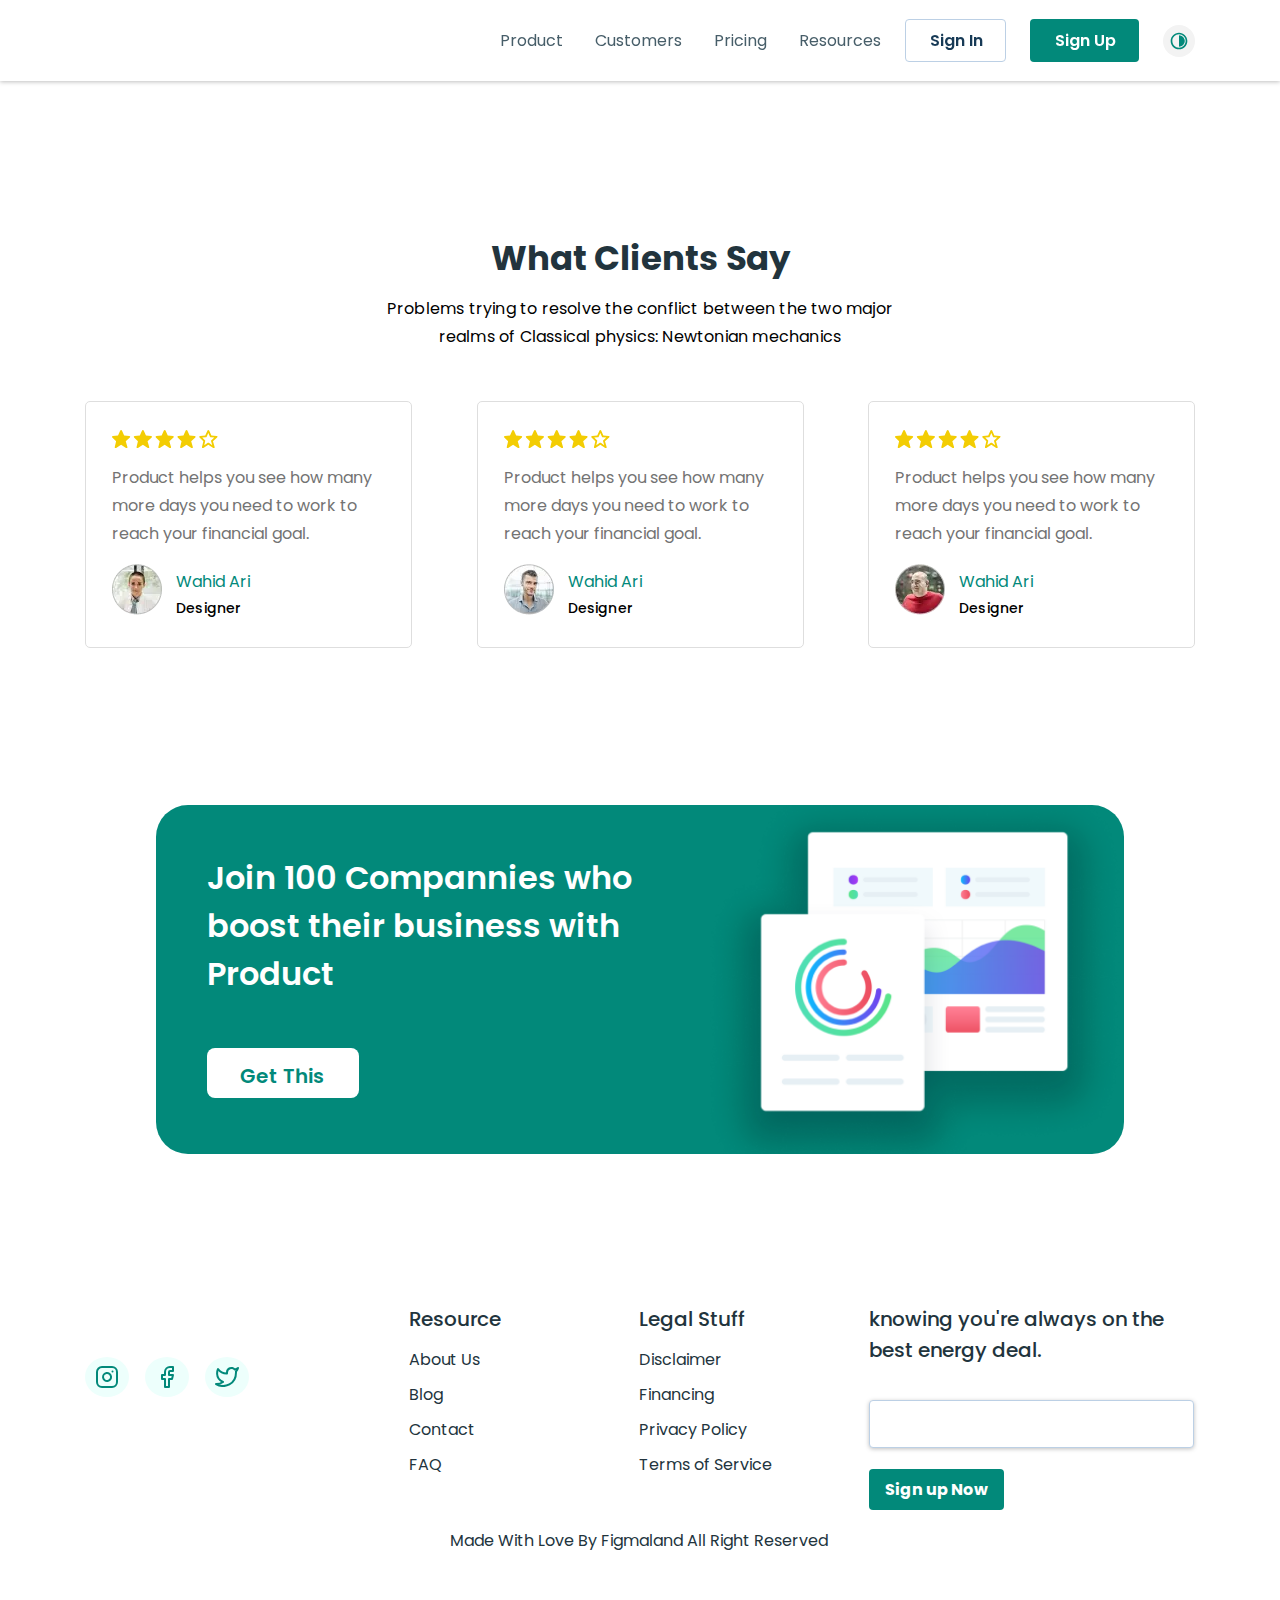
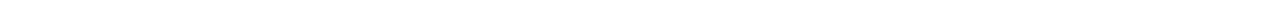
==== commit 73259178: "merged testimonial branch" ====
--- a/index.html
+++ b/index.html
@@ -43,40 +43,82 @@
       </button>
     </div>
   </header>
-  <main>
-    <section class="product-specifically">
-      <div class="product-specifically__container container">
-          <h2 class="product-specifically__title">Product was Built Specifically for You</h2>
-
-          <ul class="product-specifically__list">
-              <li class="product-specifically__item product-specifically__item product-specifically__item--first">
-                  <h3 class="product-specifically__titule">First click tests</h3>
-                  <p class="product-specifically__discription">While most people enjoy casino gambling,</p>
-              </li>
-              <li
-                  class="product-specifically__item product-specifically__item product-specifically__item--design">
-                  <h3 class="product-specifically__titule">Design surveys</h3>
-                  <p class="product-specifically__discription">Sports betting, lottery and bingo playing for the
-                      fun</p>
-              </li>
-              <li class="product-specifically__item product-specifically__item product-specifically__item--tests">
-                  <h3 class="product-specifically__titule">Preference tests</h3>
-                  <p class="product-specifically__discription">The Myspace page defines the individual.</p>
-              </li>
-              <li class="product-specifically__item product-specifically__item product-specifically__item--five">
-                  <h3 class="product-specifically__titule">Five second tests</h3>
-                  <p class="product-specifically__discription">Personal choices and the overall personality of the
-                      person. </p>
-              </li>
-          </ul>
-
-          <span class="product-specifically__span">
-              <a href="#" class="product-specifically__link">SIGN UP NOW</a>
-          </span>
-      </div>
-  </section>
-
+
+  <main class="main">
+    <section class="testimonial">
+      <div class="container testimonial__container">
+        <h2 class="testimonial__title">What Clients Say</h2>
+        <p class="testimonial__description">Problems trying to resolve the conflict between the two major realms of
+          Classical physics: Newtonian mechanics </p>
+        <ul class="testimonial__list">
+          <li class="testimonial__list-item">
+            <p class="testimonial__item-description">Product helps you see how many more days you need to work to reach
+              your financial goal.</p>
+            <div class="testimonial__user">
+              <picture>
+                <source type="image/webp" class="testimonial__user-picture"
+                  srcset="img/testimonial-user-first-2x.webp 2x, img/testimonial-user-first.webp 1x">
+                <img class="testimonial__user-picture" src="img/atestimonial-user-first.jpg"
+                  alt="testimonial__user-picture"
+                  srcset="img/testimonial-user-first 2x, img/testimonial-user-first.jpg" width="50" height="50">
+              </picture>
+              <div class="testimonial__user-info">
+                <p class="testimonial__user-info--name">Wahid Ari</p>
+                <p class="testimonial__user-info--work">Designer</p>
+              </div>
+            </div>
+          </li>
+
+          <li class="testimonial__list-item">
+            <p class="testimonial__item-description">Product helps you see how many more days you need to work to reach
+              your financial goal.</p>
+            <div class="testimonial__user">
+              <picture>
+                <source type="image/webp" class="testimonial__user-picture"
+                  srcset="img/testimonial-user-second-2x.webp 2x, img/testimonial-user-second.webp 1x">
+                <img class="testimonial__user-picture" src="img/atestimonial-user-second.jpg"
+                  alt="testimonial__user-picture" srcset="img/testimonial-user-second 2x, img/testimonial-user-second.jpg"
+                  width="50" height="50">
+              </picture>
+              <div class="testimonial__user-info">
+                <p class="testimonial__user-info--name">Wahid Ari</p>
+                <p class="testimonial__user-info--work">Designer</p>
+              </div>
+            </div>
+          </li>
+
+          <li class="testimonial__list-item">
+            <p class="testimonial__item-description">Product helps you see how many more days you need to work to reach
+              your financial goal.</p>
+            <div class="testimonial__user">
+              <picture>
+                <source type="image/webp" class="testimonial__user-picture"
+                  srcset="img/testimonial-user-third-2x.webp 2x, img/testimonial-user-third.webp 1x">
+                <img class="testimonial__user-picture" src="img/atestimonial-user-third.jpg"
+                  alt="testimonial__user-picture"
+                  srcset="img/testimonial-user-third 2x, img/testimonial-user-third.jpg" width="50" height="50">
+              </picture>
+
+              <div class="testimonial__user-info">
+                <p class="testimonial__user-info--name">Wahid Ari</p>
+                <p class="testimonial__user-info--work">Designer</p>
+              </div>
+            </div>
+          </li>
+        </ul>
+      </div>
+    </section>
+
+    <div class="cta">
+      <div class="cta__container container">
+        <div class="cta__content">
+          <p class="cta__slogan">Join 100 Compannies who boost their business with Product</p>
+          <a class="cta__button button__white" href="/">Get This</a>
+        </div>
+      </div>
+    </div>
   </main>
+
   <footer class="footer">
     <div class="container footer__container">
       <div class="footer__links">
--- a/css/main.css
+++ b/css/main.css
@@ -1,9 +1,9 @@
 /*! normalize.css v8.0.1 | MIT License | github.com/necolas/normalize.css */
-/* Document
+/* Document
    ========================================================================== */
-/**
- * 1. Correct the line height in all browsers.
- * 2. Prevent adjustments of font size after orientation changes in iOS.
+/**
+ * 1. Correct the line height in all browsers.
+ * 2. Prevent adjustments of font size after orientation changes in iOS.
  */
 html {
   line-height: 1.15;
@@ -12,36 +12,36 @@
   /* 2 */
 }
 
-/* Sections
+/* Sections
    ========================================================================== */
-/**
- * Remove the margin in all browsers.
+/**
+ * Remove the margin in all browsers.
  */
 body {
   margin: 0;
 }
 
-/**
- * Render the `main` element consistently in IE.
+/**
+ * Render the `main` element consistently in IE.
  */
 main {
   display: block;
 }
 
-/**
- * Correct the font size and margin on `h1` elements within `section` and
- * `article` contexts in Chrome, Firefox, and Safari.
+/**
+ * Correct the font size and margin on `h1` elements within `section` and
+ * `article` contexts in Chrome, Firefox, and Safari.
  */
 h1 {
   font-size: 2em;
   margin: 0.67em 0;
 }
 
-/* Grouping content
+/* Grouping content
    ========================================================================== */
-/**
- * 1. Add the correct box sizing in Firefox.
- * 2. Show the overflow in Edge and IE.
+/**
+ * 1. Add the correct box sizing in Firefox.
+ * 2. Show the overflow in Edge and IE.
  */
 hr {
   -webkit-box-sizing: content-box;
@@ -53,9 +53,9 @@
   /* 2 */
 }
 
-/**
- * 1. Correct the inheritance and scaling of font size in all browsers.
- * 2. Correct the odd `em` font sizing in all browsers.
+/**
+ * 1. Correct the inheritance and scaling of font size in all browsers.
+ * 2. Correct the odd `em` font sizing in all browsers.
  */
 pre {
   font-family: monospace, monospace;
@@ -64,18 +64,18 @@
   /* 2 */
 }
 
-/* Text-level semantics
+/* Text-level semantics
    ========================================================================== */
-/**
- * Remove the gray background on active links in IE 10.
+/**
+ * Remove the gray background on active links in IE 10.
  */
 a {
   background-color: transparent;
 }
 
-/**
- * 1. Remove the bottom border in Chrome 57-
- * 2. Add the correct text decoration in Chrome, Edge, IE, Opera, and Safari.
+/**
+ * 1. Remove the bottom border in Chrome 57-
+ * 2. Add the correct text decoration in Chrome, Edge, IE, Opera, and Safari.
  */
 abbr[title] {
   border-bottom: none;
@@ -87,17 +87,17 @@
   /* 2 */
 }
 
-/**
- * Add the correct font weight in Chrome, Edge, and Safari.
+/**
+ * Add the correct font weight in Chrome, Edge, and Safari.
  */
 b,
 strong {
   font-weight: bolder;
 }
 
-/**
- * 1. Correct the inheritance and scaling of font size in all browsers.
- * 2. Correct the odd `em` font sizing in all browsers.
+/**
+ * 1. Correct the inheritance and scaling of font size in all browsers.
+ * 2. Correct the odd `em` font sizing in all browsers.
  */
 code,
 kbd,
@@ -108,16 +108,16 @@
   /* 2 */
 }
 
-/**
- * Add the correct font size in all browsers.
+/**
+ * Add the correct font size in all browsers.
  */
 small {
   font-size: 80%;
 }
 
-/**
- * Prevent `sub` and `sup` elements from affecting the line height in
- * all browsers.
+/**
+ * Prevent `sub` and `sup` elements from affecting the line height in
+ * all browsers.
  */
 sub,
 sup {
@@ -135,20 +135,20 @@
   top: -0.5em;
 }
 
-/* Embedded content
+/* Embedded content
    ========================================================================== */
-/**
- * Remove the border on images inside links in IE 10.
+/**
+ * Remove the border on images inside links in IE 10.
  */
 img {
   border-style: none;
 }
 
-/* Forms
+/* Forms
    ========================================================================== */
-/**
- * 1. Change the font styles in all browsers.
- * 2. Remove the margin in Firefox and Safari.
+/**
+ * 1. Change the font styles in all browsers.
+ * 2. Remove the margin in Firefox and Safari.
  */
 button,
 input,
@@ -165,9 +165,9 @@
   /* 2 */
 }
 
-/**
- * Show the overflow in IE.
- * 1. Show the overflow in Edge.
+/**
+ * Show the overflow in IE.
+ * 1. Show the overflow in Edge.
  */
 button,
 input {
@@ -175,9 +175,9 @@
   overflow: visible;
 }
 
-/**
- * Remove the inheritance of text transform in Edge, Firefox, and IE.
- * 1. Remove the inheritance of text transform in Firefox.
+/**
+ * Remove the inheritance of text transform in Edge, Firefox, and IE.
+ * 1. Remove the inheritance of text transform in Firefox.
  */
 button,
 select {
@@ -185,8 +185,8 @@
   text-transform: none;
 }
 
-/**
- * Correct the inability to style clickable types in iOS and Safari.
+/**
+ * Correct the inability to style clickable types in iOS and Safari.
  */
 button,
 [type="button"],
@@ -195,8 +195,8 @@
   -webkit-appearance: button;
 }
 
-/**
- * Remove the inner border and padding in Firefox.
+/**
+ * Remove the inner border and padding in Firefox.
  */
 button::-moz-focus-inner,
 [type="button"]::-moz-focus-inner,
@@ -206,8 +206,8 @@
   padding: 0;
 }
 
-/**
- * Restore the focus styles unset by the previous rule.
+/**
+ * Restore the focus styles unset by the previous rule.
  */
 button:-moz-focusring,
 [type="button"]:-moz-focusring,
@@ -216,18 +216,18 @@
   outline: 1px dotted ButtonText;
 }
 
-/**
- * Correct the padding in Firefox.
+/**
+ * Correct the padding in Firefox.
  */
 fieldset {
   padding: 0.35em 0.75em 0.625em;
 }
 
-/**
- * 1. Correct the text wrapping in Edge and IE.
- * 2. Correct the color inheritance from `fieldset` elements in IE.
- * 3. Remove the padding so developers are not caught out when they zero out
- *    `fieldset` elements in all browsers.
+/**
+ * 1. Correct the text wrapping in Edge and IE.
+ * 2. Correct the color inheritance from `fieldset` elements in IE.
+ * 3. Remove the padding so developers are not caught out when they zero out
+ *    `fieldset` elements in all browsers.
  */
 legend {
   -webkit-box-sizing: border-box;
@@ -245,23 +245,23 @@
   /* 1 */
 }
 
-/**
- * Add the correct vertical alignment in Chrome, Firefox, and Opera.
+/**
+ * Add the correct vertical alignment in Chrome, Firefox, and Opera.
  */
 progress {
   vertical-align: baseline;
 }
 
-/**
- * Remove the default vertical scrollbar in IE 10+.
+/**
+ * Remove the default vertical scrollbar in IE 10+.
  */
 textarea {
   overflow: auto;
 }
 
-/**
- * 1. Add the correct box sizing in IE 10.
- * 2. Remove the padding in IE 10.
+/**
+ * 1. Add the correct box sizing in IE 10.
+ * 2. Remove the padding in IE 10.
  */
 [type="checkbox"],
 [type="radio"] {
@@ -272,17 +272,17 @@
   /* 2 */
 }
 
-/**
- * Correct the cursor style of increment and decrement buttons in Chrome.
+/**
+ * Correct the cursor style of increment and decrement buttons in Chrome.
  */
 [type="number"]::-webkit-inner-spin-button,
 [type="number"]::-webkit-outer-spin-button {
   height: auto;
 }
 
-/**
- * 1. Correct the odd appearance in Chrome and Safari.
- * 2. Correct the outline style in Safari.
+/**
+ * 1. Correct the odd appearance in Chrome and Safari.
+ * 2. Correct the outline style in Safari.
  */
 [type="search"] {
   -webkit-appearance: textfield;
@@ -291,16 +291,16 @@
   /* 2 */
 }
 
-/**
- * Remove the inner padding in Chrome and Safari on macOS.
+/**
+ * Remove the inner padding in Chrome and Safari on macOS.
  */
 [type="search"]::-webkit-search-decoration {
   -webkit-appearance: none;
 }
 
-/**
- * 1. Correct the inability to style clickable types in iOS and Safari.
- * 2. Change font properties to `inherit` in Safari.
+/**
+ * 1. Correct the inability to style clickable types in iOS and Safari.
+ * 2. Change font properties to `inherit` in Safari.
  */
 ::-webkit-file-upload-button {
   -webkit-appearance: button;
@@ -309,33 +309,33 @@
   /* 2 */
 }
 
-/* Interactive
+/* Interactive
    ========================================================================== */
-/*
- * Add the correct display in Edge, IE 10+, and Firefox.
+/*
+ * Add the correct display in Edge, IE 10+, and Firefox.
  */
 details {
   display: block;
 }
 
-/*
- * Add the correct display in all browsers.
+/*
+ * Add the correct display in all browsers.
  */
 summary {
   display: list-item;
 }
 
-/* Misc
+/* Misc
    ========================================================================== */
-/**
- * Add the correct display in IE 10+.
+/**
+ * Add the correct display in IE 10+.
  */
 template {
   display: none;
 }
 
-/**
- * Add the correct display in IE 10.
+/**
+ * Add the correct display in IE 10.
  */
 [hidden] {
   display: none;
@@ -396,6 +396,10 @@
 body {
   margin: 0;
   padding: 0;
+  font-family: "Poppins", Arial, sans-serif;
+  font-size: 16px;
+  font-weight: 400;
+  line-height: 28px;
   margin-top: 80px;
 }
 
@@ -471,6 +475,64 @@
   position: absolute;
   white-space: nowrap;
   width: 1px;
+}
+
+.black-display {
+  background-color: #1f2e35;
+}
+
+.black-display .header {
+  background-color: #1f2e35;
+}
+
+.black-display .header__logo-link {
+  background-image: url(../../img/dark-product-logo.svg);
+}
+
+.black-display .header__item-link {
+  color: #ffffffff;
+}
+
+.black-display .header__button {
+  color: #ffffffff;
+}
+
+.black-display .header__burger::before,
+.black-display .header__burger::after,
+.black-display .header__burger-inner {
+  background-color: #ffffffff;
+}
+
+.black-display .testimonial__title {
+  color: #ffffffff;
+}
+
+.black-display .testimonial__description {
+  color: #ffffffff;
+}
+
+.black-display .testimonial__list-item {
+  background-color: #ffffffff;
+}
+
+.black-display .footer__logo {
+  background-image: url(../../img/dark-product-logo.svg);
+}
+
+.black-display .footer__nav-title {
+  color: #ffffffff;
+}
+
+.black-display .footer__item-link {
+  color: #ffffffff;
+}
+
+.black-display .footer__label {
+  color: #ffffffff;
+}
+
+.black-display .footer__slogan {
+  color: #ffffffff;
 }
 
 .navbar {
@@ -518,10 +580,6 @@
 }
 
 .navbar__item-link {
-  font-family: "Poppins", Arial, sans-serif;
-  font-size: 16px;
-  font-weight: 500;
-  line-height: 28px;
   color: #475E69;
   -webkit-transition: .3s ease all;
   transition: .3s ease all;
@@ -704,6 +762,9 @@
   .header__navbar-list {
     margin-right: 14px;
   }
+  .header__button {
+    font-size: 14px;
+  }
 }
 
 @media only screen and (max-width: 808px) {
@@ -788,203 +849,206 @@
   }
 }
 
-.black-display {
-  background-color: #1f2e35;
-}
-
-.black-display .header {
-  background-color: #1f2e35;
-}
-
-.black-display .header__logo-link {
-  background-image: url(../../img/dark-product-logo.svg);
-}
-
-.black-display .header__item-link {
-  color: #ffffffff;
-}
-
-.black-display .header__button {
-  color: #ffffffff;
-}
-
-.black-display .header__burger::before,
-.black-display .header__burger::after,
-.black-display .header__burger-inner {
-  background-color: #ffffffff;
-}
-
-.black-display .footer__logo {
-  background-image: url(../../img/dark-product-logo.svg);
-}
-
-.black-display .footer__nav-title {
-  color: #ffffffff;
-}
-
-.black-display .footer__item-link {
-  color: #ffffffff;
-}
-
-.black-display .footer__label {
-  color: #ffffffff;
-}
-
-.black-display .footer__slogan {
-  color: #ffffffff;
-}
-
-.product-specifically {
-  padding-bottom: 90px;
-  /*     padding-top: 114px;
- */
-  background-image: url("../../img/product-specifically-bg.svg");
-  background-position: center bottom;
-  background-repeat: no-repeat;
-  max-width: 100%;
-  margin-top: 114px;
-}
-
-.product-specifically__title {
+.testimonial__container {
+  padding-top: 150px;
   text-align: center;
-  margin: 0px;
-  padding: 0px;
-  width: 532px;
-  height: 96px;
-  font-family: "Poppins", Arial, sans-serif;
-  font-weight: 700;
-  font-size: 32px;
-  line-height: 48px;
-  margin-left: 250px;
-}
-
-.product-specifically__list {
-  margin: 0;
-  padding: 0;
-  list-style: none;
+}
+
+.testimonial__list {
   display: -webkit-box;
   display: -ms-flexbox;
   display: flex;
+  -webkit-box-align: center;
+      -ms-flex-align: center;
+          align-items: center;
+  -webkit-box-pack: center;
+      -ms-flex-pack: center;
+          justify-content: center;
+  margin: 0;
+  padding: 0;
   -webkit-box-pack: justify;
       -ms-flex-pack: justify;
           justify-content: space-between;
 }
 
-.product-specifically__item {
-  margin-top: 48px;
-}
-
-.product-specifically__item--first {
-  position: relative;
-}
-
-.product-specifically__item--first::before {
-  width: 50px;
-  height: 50px;
+.testimonial__title {
+  margin: 0;
+  padding: 0;
+  font-family: "Poppins", Arial, sans-serif;
+  font-size: 34px;
+  font-weight: 700;
+  line-height: 57px;
+  color: #22343D;
+}
+
+.testimonial__description {
+  margin: 0;
+  padding: 0;
+  max-width: 540px;
+  margin: 8px auto 50px;
+  letter-spacing: .2px;
+}
+
+.testimonial__list-item {
+  margin: 0;
+  padding: 0;
+  list-style: none;
+  max-width: 327px;
+  padding: 28px 26px 23px;
+  text-align: left;
+  border: 1px solid #DEDEDE;
+  border-radius: 5px;
+}
+
+.testimonial__list-item::before {
+  background-size: cover;
+  background-repeat: no-repeat;
+  width: 106px;
+  height: 18px;
   display: block;
+  background-image: url(../../img/asteris.svg);
+  content: "";
+}
+
+.testimonial__item-description {
+  margin: 0;
+  padding: 0;
+  margin: 16px 0;
+  color: #737373;
+}
+
+.testimonial__user {
+  display: -webkit-box;
+  display: -ms-flexbox;
+  display: flex;
+  -webkit-box-align: center;
+      -ms-flex-align: center;
+          align-items: center;
+  -webkit-box-pack: center;
+      -ms-flex-pack: center;
+          justify-content: center;
+  -webkit-box-pack: start;
+      -ms-flex-pack: start;
+          justify-content: flex-start;
+}
+
+.testimonial__user-info {
+  margin-left: 14px;
+}
+
+.testimonial__user-info--name {
+  margin: 0;
+  padding: 0;
+  color: #02897A;
+}
+
+.testimonial__user-info--work {
+  margin: 0;
+  padding: 0;
+  font-family: "Poppins", Arial, sans-serif;
+  font-size: 14px;
+  font-weight: 500;
+  line-height: 24px;
+  letter-spacing: .2px;
+}
+
+@media only screen and (max-width: 1150px) {
+  .testimonial__list-item {
+    margin-right: 32px;
+  }
+  .testimonial__list-item:last-child {
+    margin-right: 0;
+  }
+}
+
+@media only screen and (max-width: 808px) {
+  .testimonial__list {
+    -webkit-box-orient: vertical;
+    -webkit-box-direction: normal;
+        -ms-flex-direction: column;
+            flex-direction: column;
+    -webkit-box-pack: start;
+        -ms-flex-pack: start;
+            justify-content: flex-start;
+  }
+  .testimonial__list-item {
+    max-height: 236px;
+    margin: 0;
+    margin-bottom: 32px;
+  }
+  .testimonial__list-item:last-child {
+    margin-bottom: 0;
+  }
+}
+
+.cta__container {
+  width: 1150px;
+  padding: 157px 20px 150px;
+}
+
+.cta__content {
+  background-size: cover;
+  background-repeat: no-repeat;
+  max-width: 968px;
+  margin: 0 auto;
+  padding: 49px 51px 56px;
   background-color: #02897A;
-  border-radius: 19px;
-  background-image: url("../../img/point-bg.svg");
-  background-repeat: no-repeat;
-  background-position: center center;
-  content: '';
-}
-
-.product-specifically__item--design {
-  position: relative;
-}
-
-.product-specifically__item--design::before {
-  width: 50px;
-  height: 50px;
-  display: block;
-  background-color: #4D8DFF;
-  border-radius: 19px;
-  background-image: url("../../img/regular-bg.svg");
-  background-repeat: no-repeat;
-  background-position: center center;
-  content: '';
-}
-
-.product-specifically__item--tests {
-  position: relative;
-}
-
-.product-specifically__item--tests::before {
-  width: 50px;
-  height: 50px;
-  display: block;
-  background-color: #740A76;
-  border-radius: 19px;
-  background-image: url("../../img/heart-bg.svg");
-  background-repeat: no-repeat;
-  background-position: center center;
-  content: '';
-}
-
-.product-specifically__item--five {
-  position: relative;
-}
-
-.product-specifically__item--five::before {
-  width: 50px;
-  height: 50px;
-  display: block;
-  background-color: #F03E3D;
-  border-radius: 19px;
-  background-image: url("../../img/hourglass.svg");
-  background-repeat: no-repeat;
-  background-position: center center;
-  content: '';
-}
-
-.product-specifically__titule {
-  margin: 0px;
-  padding: 0px;
-  margin-top: 30px;
-  width: -webkit-fit-content;
-  width: -moz-fit-content;
-  width: fit-content;
-  height: 33px;
+  border-radius: 32px;
+  background-size: contain;
+  background-position: right center;
+  background-image: url(../../img/cta-bg.png);
+}
+
+@media only screen and (-webkit-min-device-pixel-ratio: 2), only screen and (min--moz-device-pixel-ratio: 2), only screen and (min-device-pixel-ratio: 2), only screen and (min-resolution: 192dpi), only screen and (min-resolution: 2dppx) {
+  .cta__content {
+    background-image: url("../../img/cta-bg2@.png");
+  }
+}
+
+.cta__slogan {
   font-family: "Poppins", Arial, sans-serif;
+  font-size: 32px;
   font-weight: 600;
-  font-size: 22px;
-  line-height: 33px;
-}
-
-.product-specifically__discription {
-  margin: 0px;
-  margin-top: 13px;
-  width: 240px;
-  height: -webkit-fit-content;
-  height: -moz-fit-content;
-  height: fit-content;
+  line-height: 48px;
+  margin: 0;
+  padding: 0;
+  max-width: 500px;
+  margin-bottom: 50px;
+  color: #fff;
+}
+
+.cta__button {
   font-family: "Poppins", Arial, sans-serif;
-  font-weight: normal;
-  font-size: 16px;
-  line-height: 26px;
-}
-
-.product-specifically__link {
-  margin-left: 450px;
-  margin-top: 34px;
-  padding: 14px 31px;
-  text-decoration: none;
-  background-color: #02897A;
-  color: #fff;
-  border-radius: 4px;
+  font-size: 20px;
+  font-weight: 600;
+  line-height: 30px;
   display: inline-block;
-  border-radius: 4px;
-  font-family: "Poppins", Arial, sans-serif;
-  font-weight: 700;
-  border: 1px solid #000;
-}
-
-.product-specifically__link:hover {
-  background-color: transparent;
+  padding: 13px 35px 7px 33px;
+  border: none;
+  border-radius: 8px;
+  background-color: #fff;
   color: #02897A;
-  -webkit-transition: 0.3s ease-out;
-  transition: 0.3s ease-out;
+}
+
+.cta__button:hover {
+  -webkit-box-shadow: 0 0 10px #f4f4f4;
+          box-shadow: 0 0 10px #f4f4f4;
+}
+
+@media only screen and (max-width: 808px) {
+  .cta__container {
+    width: unset;
+    padding: 100px 20px;
+  }
+  .cta__content {
+    padding-bottom: 373px;
+    background-size: 351px 331px;
+    background-position: bottom center;
+    text-align: center;
+  }
+  .cta__slogan {
+    margin: 0 auto 50px;
+  }
 }
 
 .footer__container {
@@ -1005,8 +1069,7 @@
   -ms-grid-rows: 29px 40px;
       grid-template-rows: 29px 40px;
   grid-gap: 24px 16px;
-      grid-template-areas: "logo logo logo"- "link link link";
+      grid-template-areas: "logo logo logo" "link link link";
 }
 
 .footer__logo {
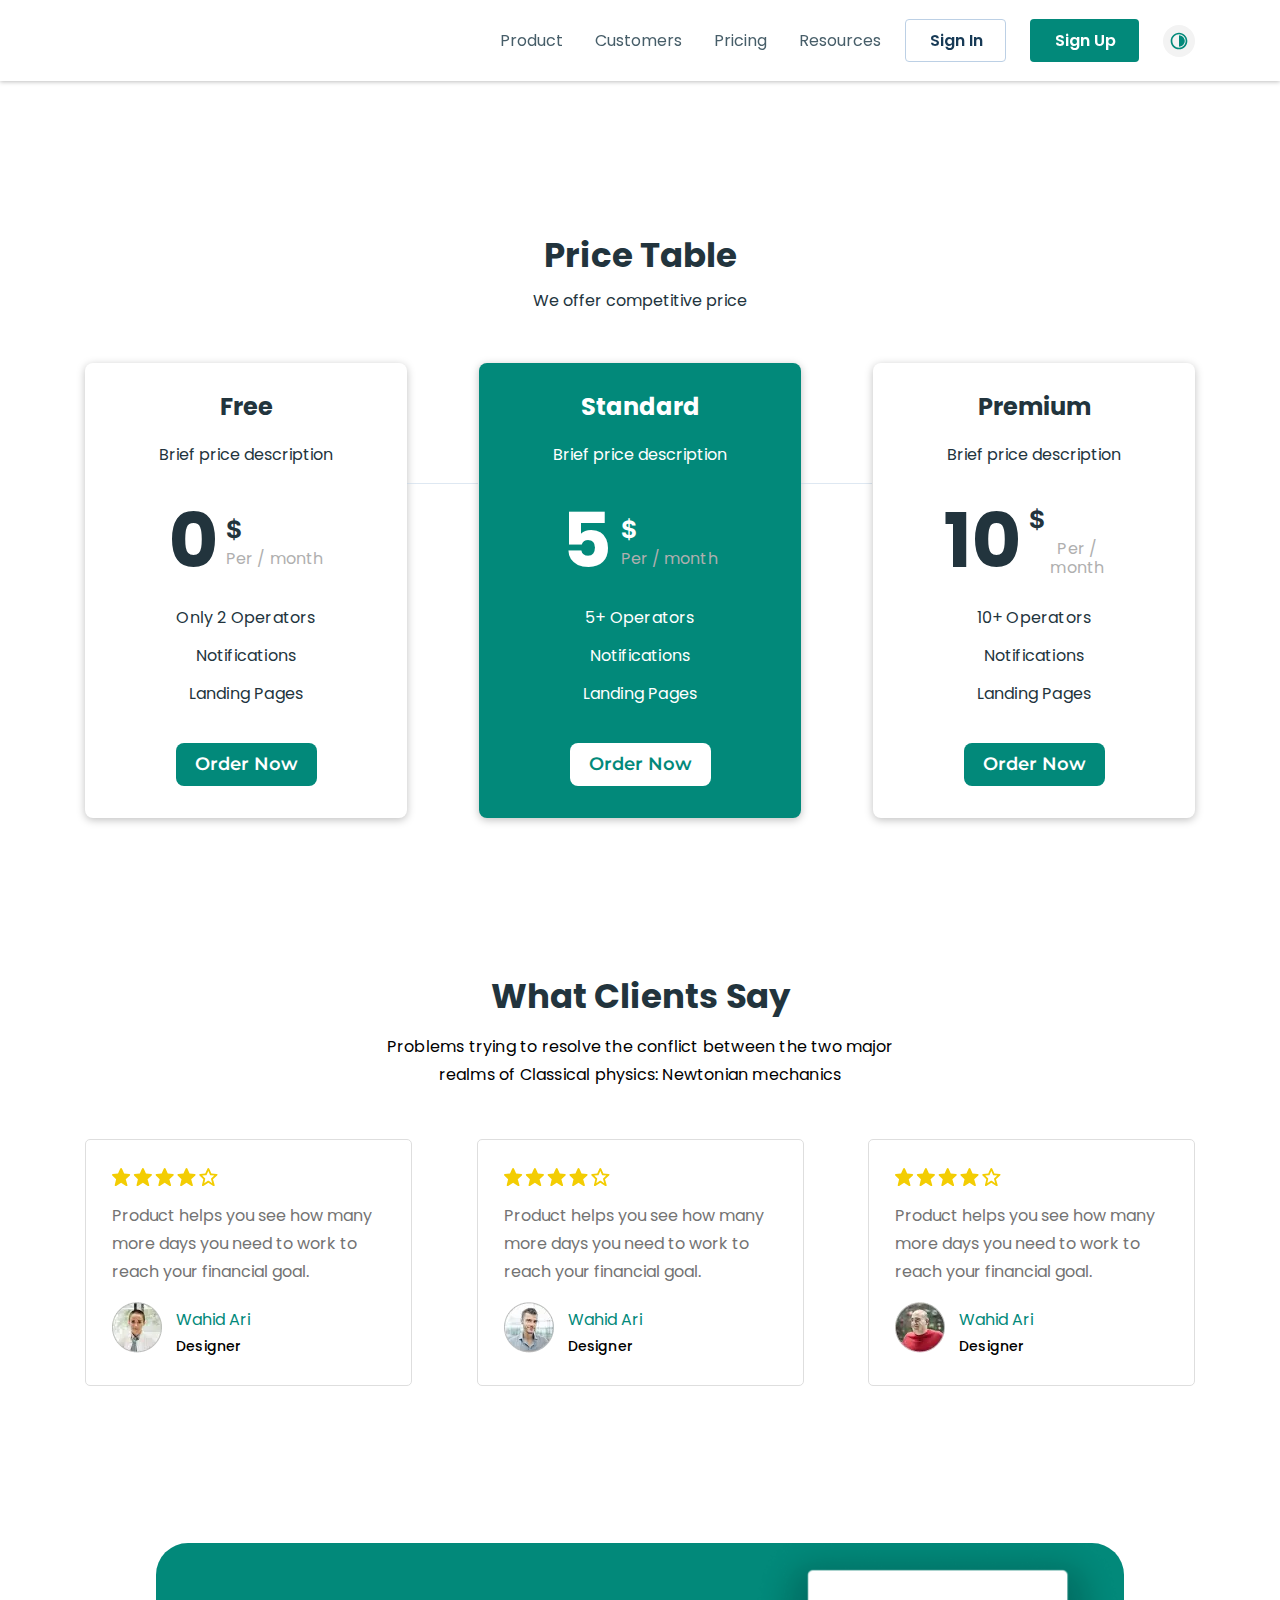
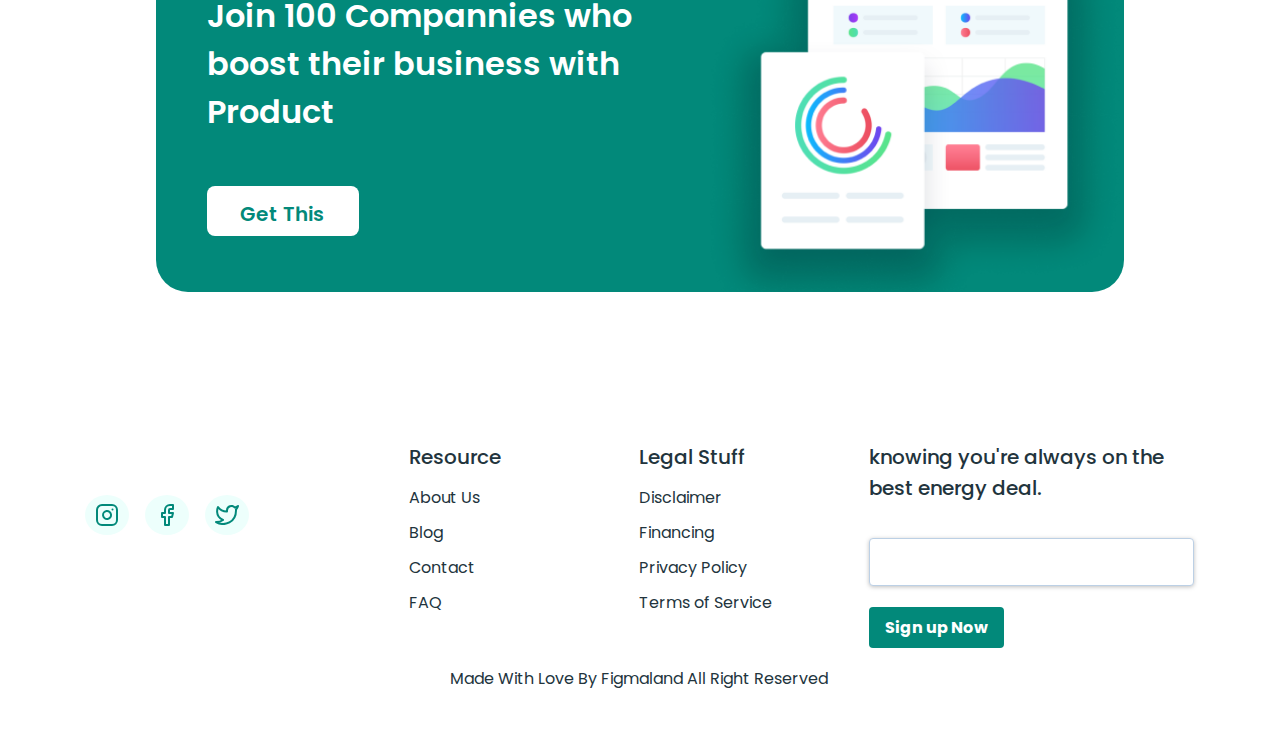
==== commit ea5a6bf5: "merged pricing branch" ====
--- a/index.html
+++ b/index.html
@@ -45,6 +45,68 @@
   </header>
 
   <main class="main">
+    <section class="pricing">
+      <div class="pricing__container container">
+        <h2 class="pricing__title">Price Table</h2>
+        <p class="pricing__description">We offer competitive price</p>
+        <ul class="pricing__list">
+          <li class="pricing__list-item">
+            <h3 class="pricing__item-title">Free</h3>
+            <p class="pricing__item-description">Brief price description</p>
+            <div class="pricing__item-cost">
+              <span class="pricing__item-price">0</span>
+              <div class="pricing__item-values">
+                <span class="pricing__item-value">$</span>
+                <span class="pricing__item-date">Per / month</span>
+              </div>
+            </div>
+            <div class="pricing__item-informations">
+              <p class="pricing__item-info">Only 2 Operators</p>
+              <p class="pricing__item-info">Notifications</p>
+              <p class="pricing__item-info">Landing Pages</p>
+            </div>
+            <a class="pricing__item-button button__green" href="/">Order Now</a>
+          </li>
+
+          <li class="pricing__list-item">
+            <h3 class="pricing__item-title">Standard</h3>
+            <p class="pricing__item-description">Brief price description</p>
+            <div class="pricing__item-cost">
+              <span class="pricing__item-price">5</span>
+              <div class="pricing__item-values">
+                <span class="pricing__item-value">$</span>
+                <span class="pricing__item-date">Per / month</span>
+              </div>
+            </div>
+            <div class="pricing__item-informations">
+              <p class="pricing__item-info">5+ Operators</p>
+              <p class="pricing__item-info">Notifications</p>
+              <p class="pricing__item-info">Landing Pages</p>
+            </div>
+            <a class="pricing__item-button button__green" href="/">Order Now</a>
+          </li>
+
+          <li class="pricing__list-item">
+            <h3 class="pricing__item-title">Premium</h3>
+            <p class="pricing__item-description">Brief price description</p>
+            <div class="pricing__item-cost">
+              <span class="pricing__item-price">10</span>
+              <div class="pricing__item-values">
+                <span class="pricing__item-value">$</span>
+                <span class="pricing__item-date">Per / month</span>
+              </div>
+            </div>
+            <div class="pricing__item-informations">
+              <p class="pricing__item-info">10+ Operators</p>
+              <p class="pricing__item-info">Notifications</p>
+              <p class="pricing__item-info">Landing Pages</p>
+            </div>
+            <a class="pricing__item-button button__green" href="/">Order Now</a>
+          </li>
+        </ul>
+      </div>
+    </section>
+
     <section class="testimonial">
       <div class="container testimonial__container">
         <h2 class="testimonial__title">What Clients Say</h2>
@@ -59,8 +121,8 @@
                 <source type="image/webp" class="testimonial__user-picture"
                   srcset="img/testimonial-user-first-2x.webp 2x, img/testimonial-user-first.webp 1x">
                 <img class="testimonial__user-picture" src="img/atestimonial-user-first.jpg"
-                  alt="testimonial__user-picture"
-                  srcset="img/testimonial-user-first 2x, img/testimonial-user-first.jpg" width="50" height="50">
+                  alt="testimonial__user-picture" srcset="img/testimonial-user-first 2x, img/testimonial-user-first.jpg"
+                  width="50" height="50">
               </picture>
               <div class="testimonial__user-info">
                 <p class="testimonial__user-info--name">Wahid Ari</p>
@@ -77,8 +139,8 @@
                 <source type="image/webp" class="testimonial__user-picture"
                   srcset="img/testimonial-user-second-2x.webp 2x, img/testimonial-user-second.webp 1x">
                 <img class="testimonial__user-picture" src="img/atestimonial-user-second.jpg"
-                  alt="testimonial__user-picture" srcset="img/testimonial-user-second 2x, img/testimonial-user-second.jpg"
-                  width="50" height="50">
+                  alt="testimonial__user-picture"
+                  srcset="img/testimonial-user-second 2x, img/testimonial-user-second.jpg" width="50" height="50">
               </picture>
               <div class="testimonial__user-info">
                 <p class="testimonial__user-info--name">Wahid Ari</p>
@@ -95,8 +157,8 @@
                 <source type="image/webp" class="testimonial__user-picture"
                   srcset="img/testimonial-user-third-2x.webp 2x, img/testimonial-user-third.webp 1x">
                 <img class="testimonial__user-picture" src="img/atestimonial-user-third.jpg"
-                  alt="testimonial__user-picture"
-                  srcset="img/testimonial-user-third 2x, img/testimonial-user-third.jpg" width="50" height="50">
+                  alt="testimonial__user-picture" srcset="img/testimonial-user-third 2x, img/testimonial-user-third.jpg"
+                  width="50" height="50">
               </picture>
 
               <div class="testimonial__user-info">
--- a/css/main.css
+++ b/css/main.css
@@ -383,6 +383,23 @@
   font-style: normal;
   font-weight: 700;
   src: url("../fonts/poppins-v19-latin-700.woff2") format("woff2"), url("../fonts/poppins-v19-latin-700.woff") format("woff");
+  /* Chrome 6+, Firefox 3.6+, IE 9+, Safari 5.1+ */
+}
+
+@font-face {
+  font-family: 'Montserrat';
+  font-style: normal;
+  font-weight: 600;
+  src: url("../fonts/montserrat-v23-latin-600.woff2") format("woff2"), url("../fonts/montserrat-v23-latin-600.woff") format("woff");
+  /* Chrome 6+, Firefox 3.6+, IE 9+, Safari 5.1+ */
+}
+
+/* inter-700 - latin */
+@font-face {
+  font-family: 'Inter';
+  font-style: normal;
+  font-weight: 700;
+  src: local(""), url("../fonts/inter-v8-latin-700.woff2") format("woff2"), url("../fonts/inter-v8-latin-700.woff") format("woff");
   /* Chrome 6+, Firefox 3.6+, IE 9+, Safari 5.1+ */
 }
 
@@ -501,6 +518,22 @@
 .black-display .header__burger::after,
 .black-display .header__burger-inner {
   background-color: #ffffffff;
+}
+
+.black-display .pricing__title {
+  color: #030101;
+}
+
+.black-display .pricing__description {
+  color: #ffffffff;
+}
+
+.black-display .pricing__list-item:nth-child(odd) {
+  background-color: #fff;
+}
+
+.black-display .pricing__list-item:nth-child(even) {
+  color: #ffffffff;
 }
 
 .black-display .testimonial__title {
@@ -849,6 +882,249 @@
   }
 }
 
+.pricing__container {
+  padding-top: 150px;
+  text-align: center;
+  color: #22343D;
+}
+
+.pricing__title {
+  margin: 0;
+  padding: 0;
+  font-family: "Poppins", Arial, sans-serif;
+  font-size: 34px;
+  font-weight: 700;
+  line-height: 51px;
+}
+
+.pricing__description {
+  margin: 0;
+  padding: 0;
+  font-family: "Poppins", Arial, sans-serif;
+  font-size: 16px;
+  font-weight: 400;
+  line-height: 24px;
+  margin: 8px 0 50px;
+}
+
+.pricing__list {
+  margin: 0;
+  padding: 0;
+  list-style: none;
+  margin: 0;
+  padding: 0;
+  display: -webkit-box;
+  display: -ms-flexbox;
+  display: flex;
+  -webkit-box-align: center;
+      -ms-flex-align: center;
+          align-items: center;
+  -webkit-box-pack: center;
+      -ms-flex-pack: center;
+          justify-content: center;
+  -webkit-box-pack: justify;
+      -ms-flex-pack: justify;
+          justify-content: space-between;
+}
+
+.pricing__list-item {
+  width: 322px;
+  position: relative;
+  padding: 24px 70px 32px;
+  -webkit-box-shadow: 0px 2px 8px rgba(0, 0, 0, 0.25);
+          box-shadow: 0px 2px 8px rgba(0, 0, 0, 0.25);
+  border-radius: 8px;
+  color: #22343D;
+}
+
+.pricing__list-item::before {
+  content: "";
+  width: 71px;
+  height: 1px;
+  background: rgba(188, 208, 229, 0.496913);
+  position: absolute;
+  top: 120px;
+  left: 100%;
+}
+
+.pricing__list-item:last-child::before {
+  content: unset;
+}
+
+.pricing__list-item:nth-child(even) {
+  background-color: #02897A;
+  color: #FFFFFF;
+}
+
+.pricing__list-item:nth-child(even) .pricing__item-button {
+  background-color: #FFFFFF;
+  color: #02897A;
+}
+
+.pricing__list-item:nth-child(even) .pricing__item-button:hover {
+  -webkit-box-shadow: 0px 0px 10px #f4f4f4f4;
+          box-shadow: 0px 0px 10px #f4f4f4f4;
+}
+
+.pricing__item-title {
+  margin: 0;
+  padding: 0;
+  font-family: "Poppins", Arial, sans-serif;
+  font-size: 24px;
+  font-weight: 700;
+  line-height: 40px;
+}
+
+.pricing__item-description {
+  margin: 0;
+  padding: 0;
+  font-family: "Poppins", Arial, sans-serif;
+  font-size: 16px;
+  font-weight: 400;
+  line-height: 40px;
+  margin: 8px 0 16px;
+}
+
+.pricing__item-cost {
+  display: -webkit-box;
+  display: -ms-flexbox;
+  display: flex;
+  -webkit-box-align: center;
+      -ms-flex-align: center;
+          align-items: center;
+  -webkit-box-pack: center;
+      -ms-flex-pack: center;
+          justify-content: center;
+}
+
+.pricing__item-price {
+  font-family: "Poppins", Arial, sans-serif;
+  font-size: 76px;
+  font-weight: 700;
+  line-height: 100px;
+  margin-right: 8px;
+  letter-spacing: .2px;
+}
+
+.pricing__item-values {
+  display: -webkit-box;
+  display: -ms-flexbox;
+  display: flex;
+  -webkit-box-align: center;
+      -ms-flex-align: center;
+          align-items: center;
+  -webkit-box-pack: center;
+      -ms-flex-pack: center;
+          justify-content: center;
+  -webkit-box-orient: vertical;
+  -webkit-box-direction: normal;
+      -ms-flex-direction: column;
+          flex-direction: column;
+  -webkit-box-align: start;
+      -ms-flex-align: start;
+          align-items: flex-start;
+}
+
+.pricing__item-value {
+  font-family: "Inter", Arial, sans-serif;
+  font-size: 24px;
+  font-weight: 700;
+  line-height: 30px;
+  margin-bottom: 4px;
+  letter-spacing: .1px;
+}
+
+.pricing__item-date {
+  font-family: "Poppins", Arial, sans-serif;
+  font-size: 16px;
+  font-weight: 400;
+  line-height: 19px;
+  letter-spacing: .1px;
+  color: #AFAFAF;
+}
+
+.pricing__item-info {
+  margin: 0;
+  padding: 0;
+  margin-bottom: 16px;
+  line-height: 22px;
+  letter-spacing: .2px;
+}
+
+.pricing__item-info:last-child {
+  margin-bottom: 0;
+}
+
+.pricing__item-informations {
+  margin: 16px 0 38px;
+}
+
+.pricing__item-button {
+  font-family: "Montserrat", Arial, sans-serif;
+  font-size: 18px;
+  font-weight: 600;
+  line-height: 21px;
+  display: inline-block;
+  padding: 11px 19px;
+  border-radius: 8px;
+  -webkit-transition: .5s linear all;
+  transition: .5s linear all;
+}
+
+.pricing__item-button:hover {
+  -webkit-box-shadow: 0px 0px 10px gray;
+          box-shadow: 0px 0px 10px gray;
+}
+
+@media only screen and (max-width: 1150px) {
+  .pricing__list {
+    max-width: 676px;
+    margin: 0 auto;
+    -ms-flex-wrap: wrap;
+        flex-wrap: wrap;
+    -webkit-box-pack: center;
+        -ms-flex-pack: center;
+            justify-content: center;
+  }
+  .pricing__list-item {
+    margin: 0 32px 32px 0;
+  }
+  .pricing__list-item:nth-child(even) {
+    margin-right: 0;
+  }
+  .pricing__list-item:nth-child(even)::before {
+    content: unset;
+  }
+  .pricing__list-item:last-child {
+    margin-bottom: 0;
+  }
+  .pricing__list-item::before {
+    width: 32px;
+  }
+}
+
+@media only screen and (max-width: 808px) {
+  .pricing__container {
+    padding: 100px 20px;
+  }
+  .pricing__list {
+    -webkit-box-orient: vertical;
+    -webkit-box-direction: normal;
+        -ms-flex-direction: column;
+            flex-direction: column;
+  }
+  .pricing__list-item {
+    margin-right: 0;
+    margin-bottom: 32px;
+  }
+  .pricing__list-item::before {
+    content: unset;
+  }
+  .pricing__list-item:last-child {
+    margin-bottom: 0;
+  }
+}
+
 .testimonial__container {
   padding-top: 150px;
   text-align: center;
@@ -962,6 +1238,9 @@
 }
 
 @media only screen and (max-width: 808px) {
+  .testimonial__container {
+    padding-top: 0;
+  }
   .testimonial__list {
     -webkit-box-orient: vertical;
     -webkit-box-direction: normal;
@@ -982,7 +1261,7 @@
 }
 
 .cta__container {
-  width: 1150px;
+  max-width: 1150px;
   padding: 157px 20px 150px;
 }
 
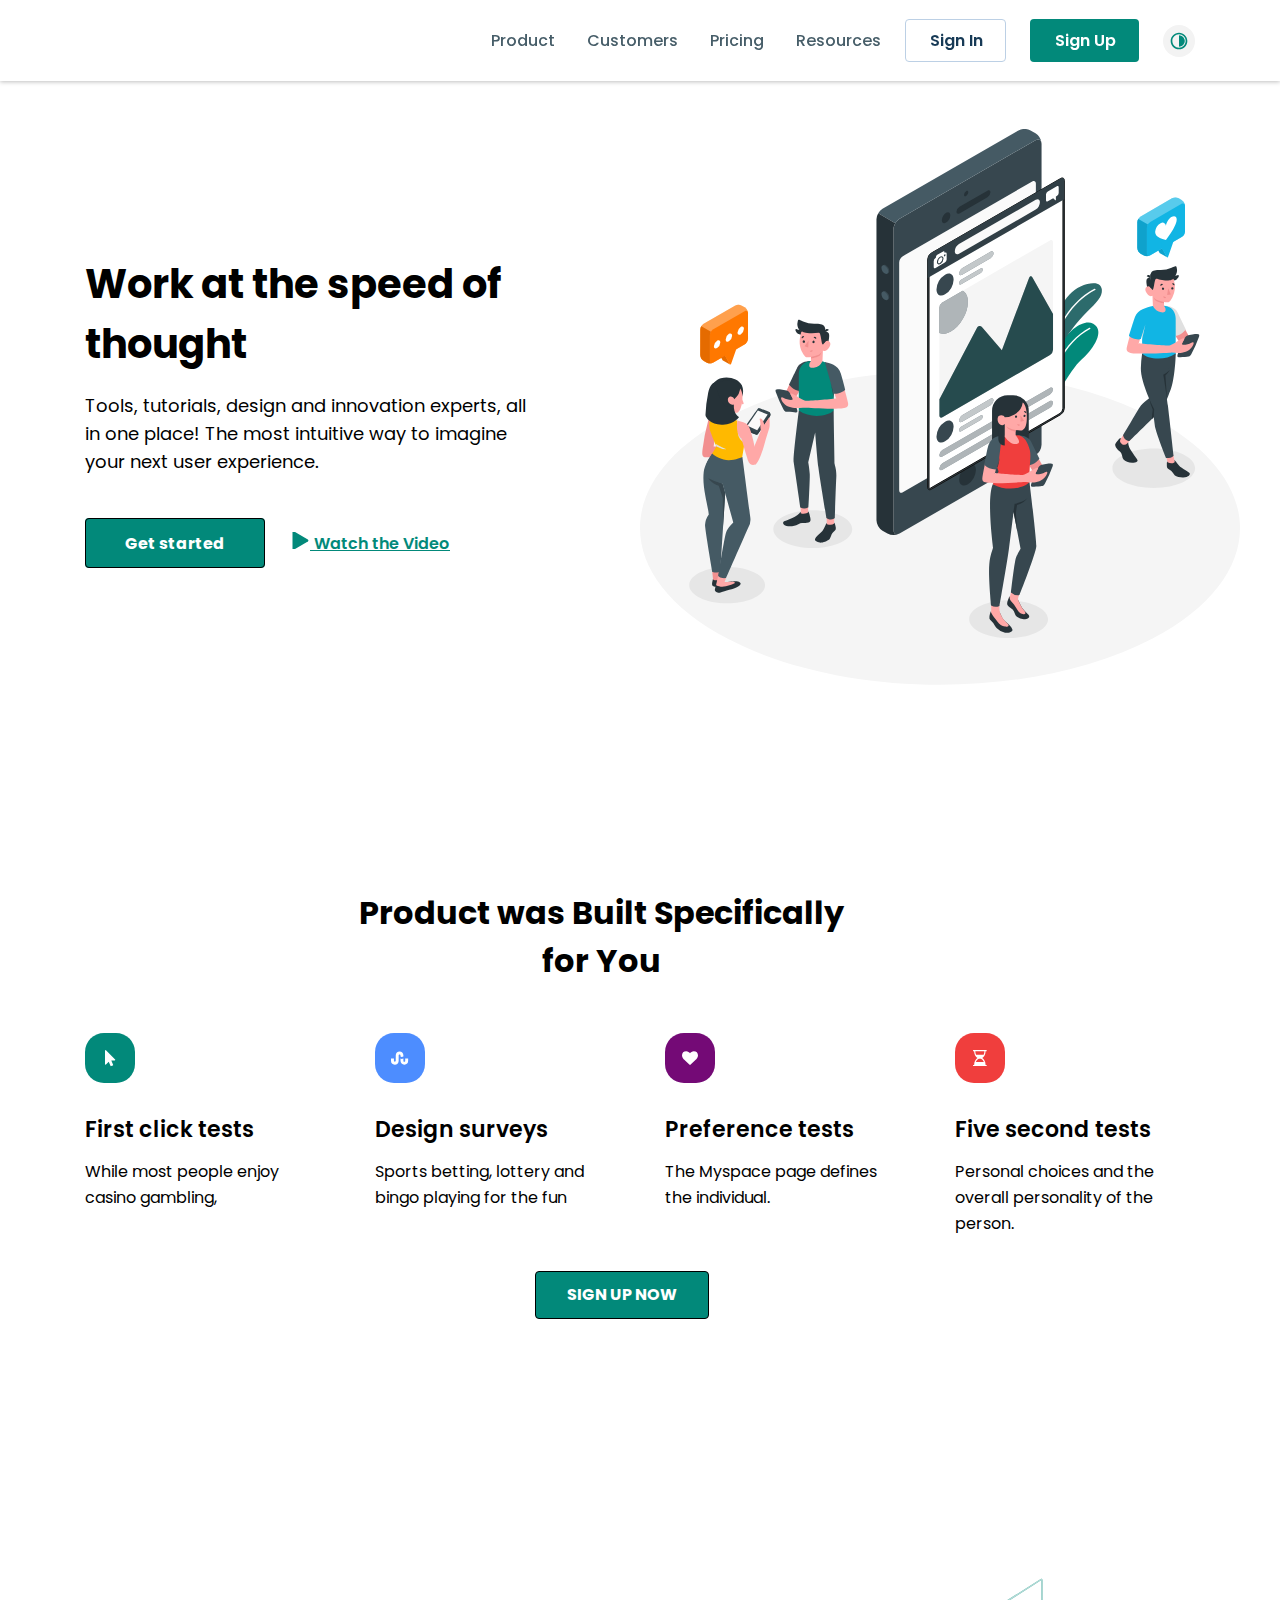
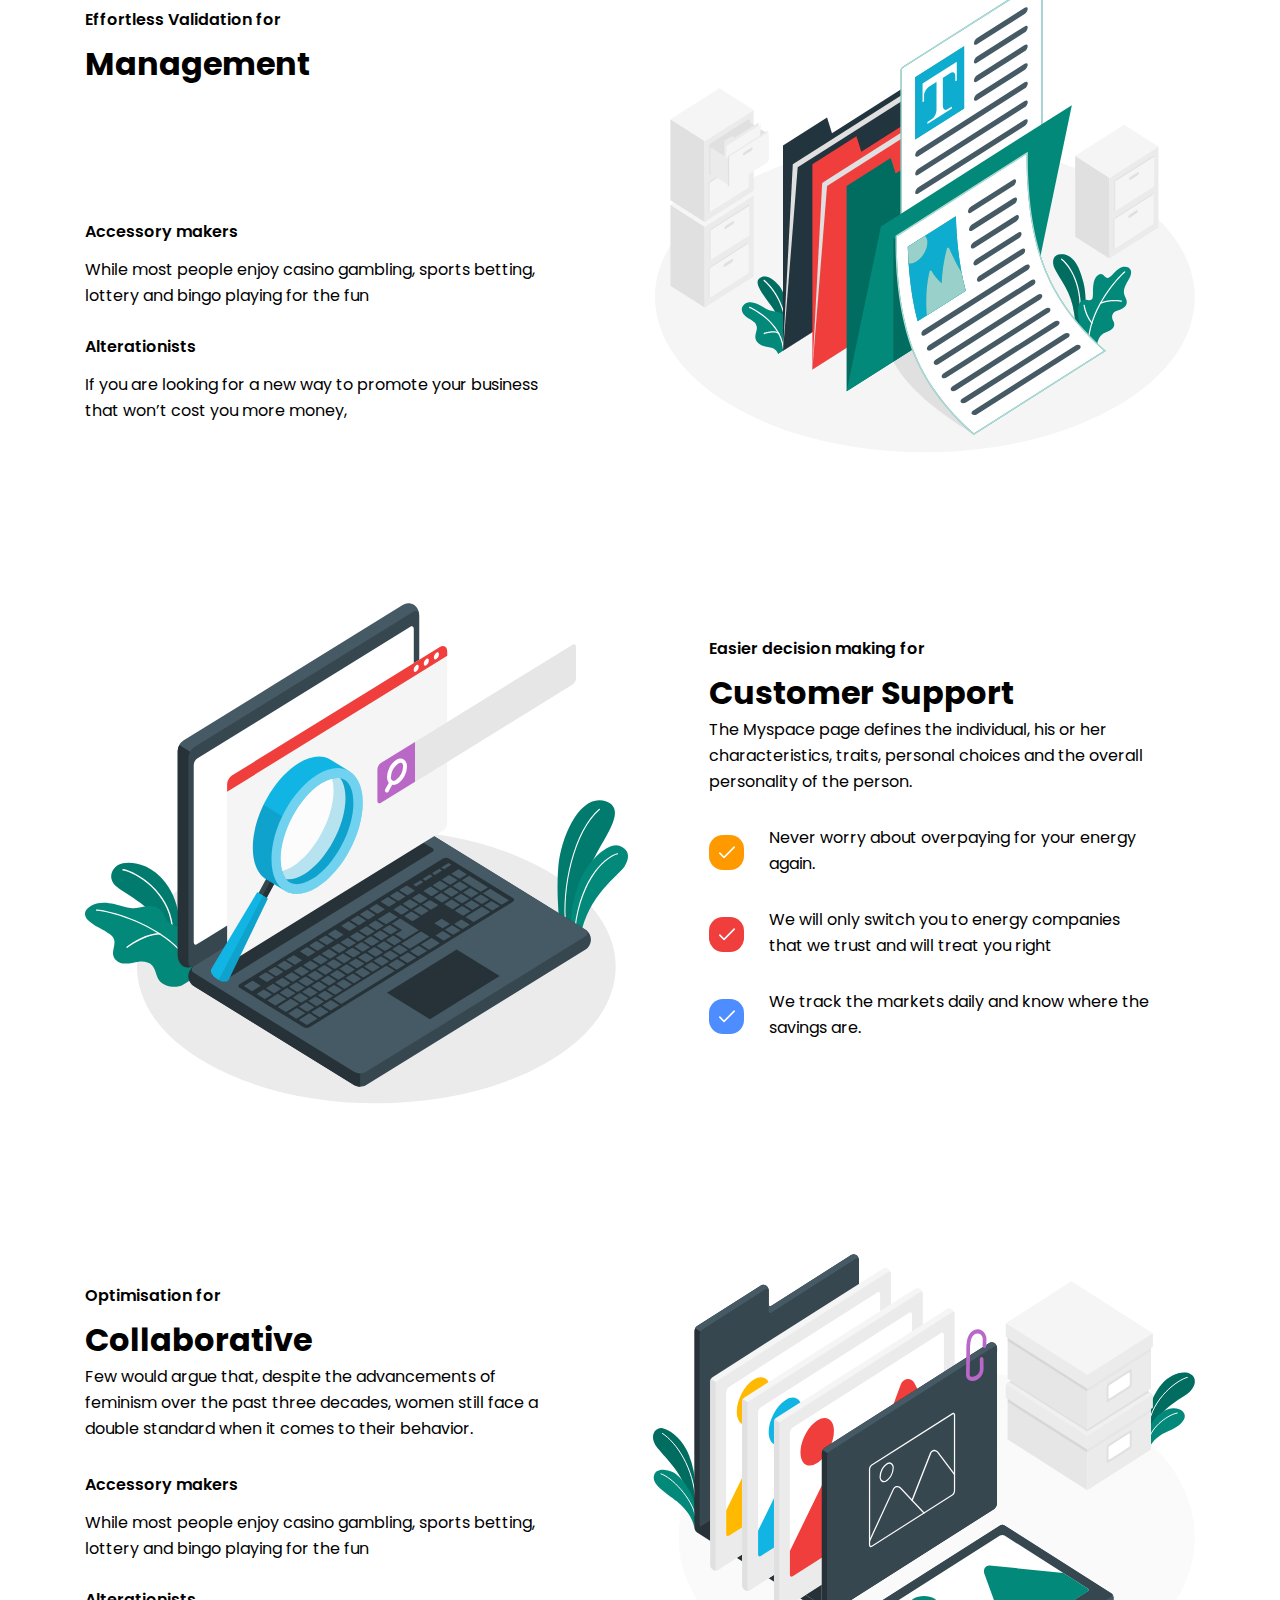
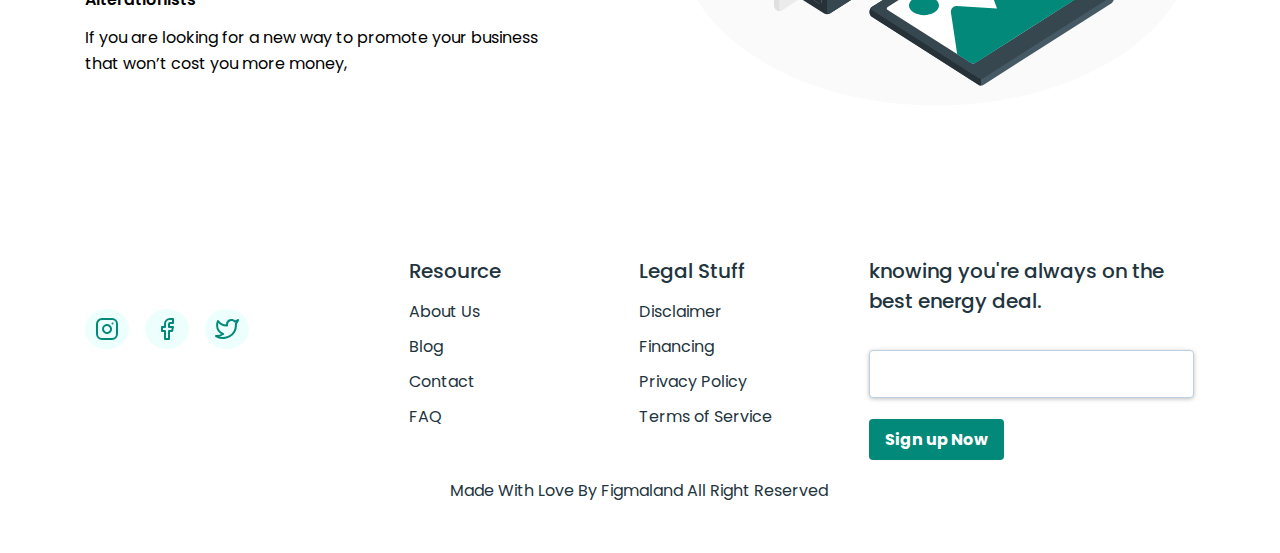
==== commit 5ca5aaf3: "management" ====
--- a/index.html
+++ b/index.html
@@ -43,144 +43,114 @@
       </button>
     </div>
   </header>
-
-  <main class="main">
-    <section class="pricing">
-      <div class="pricing__container container">
-        <h2 class="pricing__title">Price Table</h2>
-        <p class="pricing__description">We offer competitive price</p>
-        <ul class="pricing__list">
-          <li class="pricing__list-item">
-            <h3 class="pricing__item-title">Free</h3>
-            <p class="pricing__item-description">Brief price description</p>
-            <div class="pricing__item-cost">
-              <span class="pricing__item-price">0</span>
-              <div class="pricing__item-values">
-                <span class="pricing__item-value">$</span>
-                <span class="pricing__item-date">Per / month</span>
-              </div>
+  <main>
+
+    <h1 class="visually-hidden">Product</h1>
+    <div class="intro-product">
+      <div class="intro-product__container container">
+        <div class="intro-product__content">
+
+          <h2 class="intro-product__title">Work at the speed of thought</h2>
+          <p class="intro-product__discription">Tools, tutorials, design and innovation experts, all in one
+            place!
+            The most intuitive way to imagine your next user experience. </p>
+
+          <a class="intro-product__link" href="#">Get started</a>
+          <a href="#" class="intro-product__video"><span class="intro-product__span"></span>
+            Watch the Video</a>
+        </div>
+
+      </div>
+    </div>
+    <section class="product-specifically">
+      <div class="product-specifically__container container">
+        <h2 class="product-specifically__title">Product was Built Specifically for You</h2>
+
+        <ul class="product-specifically__list">
+          <li class="product-specifically__item product-specifically__item product-specifically__item--first">
+            <h3 class="product-specifically__titule ">First click tests</h3>
+            <p class="product-specifically__discription ">While most people enjoy casino gambling,</p>
+          </li>
+          <li class="product-specifically__item product-specifically__item product-specifically__item--design">
+            <h3 class="product-specifically__titule ">Design surveys</h3>
+            <p class="product-specifically__discription ">Sports betting, lottery and bingo playing for the
+              fun</p>
+          </li>
+          <li class="product-specifically__item product-specifically__item product-specifically__item--tests">
+            <h3 class="product-specifically__titule ">Preference tests</h3>
+            <p class="product-specifically__discription ">The Myspace page defines the individual.</p>
+          </li>
+          <li class="product-specifically__item product-specifically__item product-specifically__item--five">
+            <h3 class="product-specifically__titule ">Five second tests</h3>
+            <p class="product-specifically__discription ">Personal choices and the overall personality of the
+              person. </p>
+          </li>
+        </ul>
+
+        <span class="product-specifically__span">
+          <a href="#" class="product-specifically__link">SIGN UP NOW</a>
+        </span>
+      </div>
+    </section>
+
+    <section class="management-site">
+      <h2 class="visually-hidden">Product</h2>
+      <div class="management-site__container container">
+        <ul class="management-site__list">
+          <li class="management-site__item">
+            <div class="management-site__content">
+              <div class="management-site__span">Effortless Validation for</div>
+              <h3 class="management-site__title management-site__title management-site__title--control">Management</h3>
+              <h4 class="management-site__accessory">Accessory makers</h4>
+              <p class="management-site__pharagraph">While most people enjoy casino gambling, sports betting, lottery
+                and bingo playing for the fun</p>
+              <h5 class="management-site__alterationists">Alterationists</h5>
+              <p class="management-site__text">If you are looking for a new way to promote your business that won’t cost
+                you more money, </p>
             </div>
-            <div class="pricing__item-informations">
-              <p class="pricing__item-info">Only 2 Operators</p>
-              <p class="pricing__item-info">Notifications</p>
-              <p class="pricing__item-info">Landing Pages</p>
+            <img class="management-site__img" src="img/document.svg" alt="file" width="540" height="473">
+          </li>
+          <li class="management-site__item">
+            <div class="management-site__content">
+              <div class="management-site__span">Easier decision making for</div>
+              <h3 class="management-site__title">Customer Support</h3>
+              <p class="management-site__discrip">The Myspace page defines the individual, his or her characteristics,
+                traits, personal choices and the overall personality of the person. </p>
+              <ul class="management-site__sheet">
+                <li class="management-site__point management-site__point management-site__point--never">
+                  <p class="management-site__station ">Never worry about overpaying for your energy again. </p>
+                </li>
+                <li class="management-site__point management-site__point management-site__point--will">
+                  <p class="management-site__station management-site__station management-site__station--right">We will
+                    only switch you to energy companies that we trust and will treat you right </p>
+                </li>
+                <li class="management-site__point management-site__point management-site__point--track">
+                  <p class="management-site__station">We track the markets daily and know where the savings are. </p>
+                </li>
+              </ul>
+
             </div>
-            <a class="pricing__item-button button__green" href="/">Order Now</a>
-          </li>
-
-          <li class="pricing__list-item">
-            <h3 class="pricing__item-title">Standard</h3>
-            <p class="pricing__item-description">Brief price description</p>
-            <div class="pricing__item-cost">
-              <span class="pricing__item-price">5</span>
-              <div class="pricing__item-values">
-                <span class="pricing__item-value">$</span>
-                <span class="pricing__item-date">Per / month</span>
-              </div>
+            <img class="management-site__img" src="img/computer.svg" alt="file" width="543" height="500">
+          </li>
+          <li class="management-site__item">
+            <div class="management-site__content">
+              <div class="management-site__span">Optimisation for</div>
+              <h3 class="management-site__title">Collaborative</h3>
+              <p class="management-site__discrip">Few would argue that, despite the advancements of feminism over the
+                past three decades, women still face a double standard when it comes to their behavior. </p>
+              <h4 class="management-site__accessory">Accessory makers</h4>
+              <p class="management-site__pharagraph">While most people enjoy casino gambling, sports betting, lottery
+                and bingo playing for the fun</p>
+              <h5 class="management-site__alterationists">Alterationists</h5>
+              <p class="management-site__text">If you are looking for a new way to promote your business that won’t cost
+                you more money, </p>
             </div>
-            <div class="pricing__item-informations">
-              <p class="pricing__item-info">5+ Operators</p>
-              <p class="pricing__item-info">Notifications</p>
-              <p class="pricing__item-info">Landing Pages</p>
-            </div>
-            <a class="pricing__item-button button__green" href="/">Order Now</a>
-          </li>
-
-          <li class="pricing__list-item">
-            <h3 class="pricing__item-title">Premium</h3>
-            <p class="pricing__item-description">Brief price description</p>
-            <div class="pricing__item-cost">
-              <span class="pricing__item-price">10</span>
-              <div class="pricing__item-values">
-                <span class="pricing__item-value">$</span>
-                <span class="pricing__item-date">Per / month</span>
-              </div>
-            </div>
-            <div class="pricing__item-informations">
-              <p class="pricing__item-info">10+ Operators</p>
-              <p class="pricing__item-info">Notifications</p>
-              <p class="pricing__item-info">Landing Pages</p>
-            </div>
-            <a class="pricing__item-button button__green" href="/">Order Now</a>
+            <img class="management-site__img" src="img/file.svg" alt="file" width="542" height="451">
           </li>
         </ul>
       </div>
     </section>
-
-    <section class="testimonial">
-      <div class="container testimonial__container">
-        <h2 class="testimonial__title">What Clients Say</h2>
-        <p class="testimonial__description">Problems trying to resolve the conflict between the two major realms of
-          Classical physics: Newtonian mechanics </p>
-        <ul class="testimonial__list">
-          <li class="testimonial__list-item">
-            <p class="testimonial__item-description">Product helps you see how many more days you need to work to reach
-              your financial goal.</p>
-            <div class="testimonial__user">
-              <picture>
-                <source type="image/webp" class="testimonial__user-picture"
-                  srcset="img/testimonial-user-first-2x.webp 2x, img/testimonial-user-first.webp 1x">
-                <img class="testimonial__user-picture" src="img/atestimonial-user-first.jpg"
-                  alt="testimonial__user-picture" srcset="img/testimonial-user-first 2x, img/testimonial-user-first.jpg"
-                  width="50" height="50">
-              </picture>
-              <div class="testimonial__user-info">
-                <p class="testimonial__user-info--name">Wahid Ari</p>
-                <p class="testimonial__user-info--work">Designer</p>
-              </div>
-            </div>
-          </li>
-
-          <li class="testimonial__list-item">
-            <p class="testimonial__item-description">Product helps you see how many more days you need to work to reach
-              your financial goal.</p>
-            <div class="testimonial__user">
-              <picture>
-                <source type="image/webp" class="testimonial__user-picture"
-                  srcset="img/testimonial-user-second-2x.webp 2x, img/testimonial-user-second.webp 1x">
-                <img class="testimonial__user-picture" src="img/atestimonial-user-second.jpg"
-                  alt="testimonial__user-picture"
-                  srcset="img/testimonial-user-second 2x, img/testimonial-user-second.jpg" width="50" height="50">
-              </picture>
-              <div class="testimonial__user-info">
-                <p class="testimonial__user-info--name">Wahid Ari</p>
-                <p class="testimonial__user-info--work">Designer</p>
-              </div>
-            </div>
-          </li>
-
-          <li class="testimonial__list-item">
-            <p class="testimonial__item-description">Product helps you see how many more days you need to work to reach
-              your financial goal.</p>
-            <div class="testimonial__user">
-              <picture>
-                <source type="image/webp" class="testimonial__user-picture"
-                  srcset="img/testimonial-user-third-2x.webp 2x, img/testimonial-user-third.webp 1x">
-                <img class="testimonial__user-picture" src="img/atestimonial-user-third.jpg"
-                  alt="testimonial__user-picture" srcset="img/testimonial-user-third 2x, img/testimonial-user-third.jpg"
-                  width="50" height="50">
-              </picture>
-
-              <div class="testimonial__user-info">
-                <p class="testimonial__user-info--name">Wahid Ari</p>
-                <p class="testimonial__user-info--work">Designer</p>
-              </div>
-            </div>
-          </li>
-        </ul>
-      </div>
-    </section>
-
-    <div class="cta">
-      <div class="cta__container container">
-        <div class="cta__content">
-          <p class="cta__slogan">Join 100 Compannies who boost their business with Product</p>
-          <a class="cta__button button__white" href="/">Get This</a>
-        </div>
-      </div>
-    </div>
   </main>
-
   <footer class="footer">
     <div class="container footer__container">
       <div class="footer__links">
@@ -191,20 +161,23 @@
             <path d="M17 2.016H7a5 5 0 0 0-5 5v10a5 5 0 0 0 5 5h10a5 5 0 0 0 5-5v-10a5 5 0 0 0-5-5Z" stroke="#02897A"
               stroke-width="2" stroke-linecap="round" stroke-linejoin="round" />
             <path d="M16 11.386a4 4 0 1 1-7.913 1.173A4 4 0 0 1 16 11.386ZM17.5 6.516h.01" stroke="#02897A"
-              stroke-width="2" stroke-linecap="round" stroke-linejoin="round" /></svg>
+              stroke-width="2" stroke-linecap="round" stroke-linejoin="round" />
+          </svg>
         </a>
 
         <a class="footer__link" href="/">
           <svg width="24" height="24" fill="none" xmlns="http://www.w3.org/2000/svg">
             <path d="M18 2h-3a5 5 0 0 0-5 5v3H7v4h3v8h4v-8h3l1-4h-4V7a1 1 0 0 1 1-1h3V2Z" stroke="#02897A"
-              stroke-width="2" stroke-linecap="round" stroke-linejoin="round" /></svg>
+              stroke-width="2" stroke-linecap="round" stroke-linejoin="round" />
+          </svg>
         </a>
 
         <a class="footer__link" href="/">
           <svg width="24" height="20" fill="none" xmlns="http://www.w3.org/2000/svg">
             <path
               d="M23 1.01a10.9 10.9 0 0 1-3.14 1.53 4.48 4.48 0 0 0-7.86 3v1a10.66 10.66 0 0 1-9-4.53s-4 9 5 13a11.64 11.64 0 0 1-7 2c9 5 20 0 20-11.5 0-.278-.028-.556-.08-.83A7.72 7.72 0 0 0 23 1.01v0Z"
-              stroke="#02897A" stroke-width="2" stroke-linecap="round" stroke-linejoin="round" /></svg>
+              stroke="#02897A" stroke-width="2" stroke-linecap="round" stroke-linejoin="round" />
+          </svg>
         </a>
       </div>
 
--- a/css/main.css
+++ b/css/main.css
@@ -1,9 +1,9 @@
 /*! normalize.css v8.0.1 | MIT License | github.com/necolas/normalize.css */
-/* Document
+/* Document
    ========================================================================== */
-/**
- * 1. Correct the line height in all browsers.
- * 2. Prevent adjustments of font size after orientation changes in iOS.
+/**
+ * 1. Correct the line height in all browsers.
+ * 2. Prevent adjustments of font size after orientation changes in iOS.
  */
 html {
   line-height: 1.15;
@@ -12,36 +12,36 @@
   /* 2 */
 }
 
-/* Sections
+/* Sections
    ========================================================================== */
-/**
- * Remove the margin in all browsers.
+/**
+ * Remove the margin in all browsers.
  */
 body {
   margin: 0;
 }
 
-/**
- * Render the `main` element consistently in IE.
+/**
+ * Render the `main` element consistently in IE.
  */
 main {
   display: block;
 }
 
-/**
- * Correct the font size and margin on `h1` elements within `section` and
- * `article` contexts in Chrome, Firefox, and Safari.
+/**
+ * Correct the font size and margin on `h1` elements within `section` and
+ * `article` contexts in Chrome, Firefox, and Safari.
  */
 h1 {
   font-size: 2em;
   margin: 0.67em 0;
 }
 
-/* Grouping content
+/* Grouping content
    ========================================================================== */
-/**
- * 1. Add the correct box sizing in Firefox.
- * 2. Show the overflow in Edge and IE.
+/**
+ * 1. Add the correct box sizing in Firefox.
+ * 2. Show the overflow in Edge and IE.
  */
 hr {
   -webkit-box-sizing: content-box;
@@ -53,9 +53,9 @@
   /* 2 */
 }
 
-/**
- * 1. Correct the inheritance and scaling of font size in all browsers.
- * 2. Correct the odd `em` font sizing in all browsers.
+/**
+ * 1. Correct the inheritance and scaling of font size in all browsers.
+ * 2. Correct the odd `em` font sizing in all browsers.
  */
 pre {
   font-family: monospace, monospace;
@@ -64,18 +64,18 @@
   /* 2 */
 }
 
-/* Text-level semantics
+/* Text-level semantics
    ========================================================================== */
-/**
- * Remove the gray background on active links in IE 10.
+/**
+ * Remove the gray background on active links in IE 10.
  */
 a {
   background-color: transparent;
 }
 
-/**
- * 1. Remove the bottom border in Chrome 57-
- * 2. Add the correct text decoration in Chrome, Edge, IE, Opera, and Safari.
+/**
+ * 1. Remove the bottom border in Chrome 57-
+ * 2. Add the correct text decoration in Chrome, Edge, IE, Opera, and Safari.
  */
 abbr[title] {
   border-bottom: none;
@@ -87,17 +87,17 @@
   /* 2 */
 }
 
-/**
- * Add the correct font weight in Chrome, Edge, and Safari.
+/**
+ * Add the correct font weight in Chrome, Edge, and Safari.
  */
 b,
 strong {
   font-weight: bolder;
 }
 
-/**
- * 1. Correct the inheritance and scaling of font size in all browsers.
- * 2. Correct the odd `em` font sizing in all browsers.
+/**
+ * 1. Correct the inheritance and scaling of font size in all browsers.
+ * 2. Correct the odd `em` font sizing in all browsers.
  */
 code,
 kbd,
@@ -108,16 +108,16 @@
   /* 2 */
 }
 
-/**
- * Add the correct font size in all browsers.
+/**
+ * Add the correct font size in all browsers.
  */
 small {
   font-size: 80%;
 }
 
-/**
- * Prevent `sub` and `sup` elements from affecting the line height in
- * all browsers.
+/**
+ * Prevent `sub` and `sup` elements from affecting the line height in
+ * all browsers.
  */
 sub,
 sup {
@@ -135,20 +135,20 @@
   top: -0.5em;
 }
 
-/* Embedded content
+/* Embedded content
    ========================================================================== */
-/**
- * Remove the border on images inside links in IE 10.
+/**
+ * Remove the border on images inside links in IE 10.
  */
 img {
   border-style: none;
 }
 
-/* Forms
+/* Forms
    ========================================================================== */
-/**
- * 1. Change the font styles in all browsers.
- * 2. Remove the margin in Firefox and Safari.
+/**
+ * 1. Change the font styles in all browsers.
+ * 2. Remove the margin in Firefox and Safari.
  */
 button,
 input,
@@ -165,9 +165,9 @@
   /* 2 */
 }
 
-/**
- * Show the overflow in IE.
- * 1. Show the overflow in Edge.
+/**
+ * Show the overflow in IE.
+ * 1. Show the overflow in Edge.
  */
 button,
 input {
@@ -175,9 +175,9 @@
   overflow: visible;
 }
 
-/**
- * Remove the inheritance of text transform in Edge, Firefox, and IE.
- * 1. Remove the inheritance of text transform in Firefox.
+/**
+ * Remove the inheritance of text transform in Edge, Firefox, and IE.
+ * 1. Remove the inheritance of text transform in Firefox.
  */
 button,
 select {
@@ -185,8 +185,8 @@
   text-transform: none;
 }
 
-/**
- * Correct the inability to style clickable types in iOS and Safari.
+/**
+ * Correct the inability to style clickable types in iOS and Safari.
  */
 button,
 [type="button"],
@@ -195,8 +195,8 @@
   -webkit-appearance: button;
 }
 
-/**
- * Remove the inner border and padding in Firefox.
+/**
+ * Remove the inner border and padding in Firefox.
  */
 button::-moz-focus-inner,
 [type="button"]::-moz-focus-inner,
@@ -206,8 +206,8 @@
   padding: 0;
 }
 
-/**
- * Restore the focus styles unset by the previous rule.
+/**
+ * Restore the focus styles unset by the previous rule.
  */
 button:-moz-focusring,
 [type="button"]:-moz-focusring,
@@ -216,18 +216,18 @@
   outline: 1px dotted ButtonText;
 }
 
-/**
- * Correct the padding in Firefox.
+/**
+ * Correct the padding in Firefox.
  */
 fieldset {
   padding: 0.35em 0.75em 0.625em;
 }
 
-/**
- * 1. Correct the text wrapping in Edge and IE.
- * 2. Correct the color inheritance from `fieldset` elements in IE.
- * 3. Remove the padding so developers are not caught out when they zero out
- *    `fieldset` elements in all browsers.
+/**
+ * 1. Correct the text wrapping in Edge and IE.
+ * 2. Correct the color inheritance from `fieldset` elements in IE.
+ * 3. Remove the padding so developers are not caught out when they zero out
+ *    `fieldset` elements in all browsers.
  */
 legend {
   -webkit-box-sizing: border-box;
@@ -245,23 +245,23 @@
   /* 1 */
 }
 
-/**
- * Add the correct vertical alignment in Chrome, Firefox, and Opera.
+/**
+ * Add the correct vertical alignment in Chrome, Firefox, and Opera.
  */
 progress {
   vertical-align: baseline;
 }
 
-/**
- * Remove the default vertical scrollbar in IE 10+.
+/**
+ * Remove the default vertical scrollbar in IE 10+.
  */
 textarea {
   overflow: auto;
 }
 
-/**
- * 1. Add the correct box sizing in IE 10.
- * 2. Remove the padding in IE 10.
+/**
+ * 1. Add the correct box sizing in IE 10.
+ * 2. Remove the padding in IE 10.
  */
 [type="checkbox"],
 [type="radio"] {
@@ -272,17 +272,17 @@
   /* 2 */
 }
 
-/**
- * Correct the cursor style of increment and decrement buttons in Chrome.
+/**
+ * Correct the cursor style of increment and decrement buttons in Chrome.
  */
 [type="number"]::-webkit-inner-spin-button,
 [type="number"]::-webkit-outer-spin-button {
   height: auto;
 }
 
-/**
- * 1. Correct the odd appearance in Chrome and Safari.
- * 2. Correct the outline style in Safari.
+/**
+ * 1. Correct the odd appearance in Chrome and Safari.
+ * 2. Correct the outline style in Safari.
  */
 [type="search"] {
   -webkit-appearance: textfield;
@@ -291,16 +291,16 @@
   /* 2 */
 }
 
-/**
- * Remove the inner padding in Chrome and Safari on macOS.
+/**
+ * Remove the inner padding in Chrome and Safari on macOS.
  */
 [type="search"]::-webkit-search-decoration {
   -webkit-appearance: none;
 }
 
-/**
- * 1. Correct the inability to style clickable types in iOS and Safari.
- * 2. Change font properties to `inherit` in Safari.
+/**
+ * 1. Correct the inability to style clickable types in iOS and Safari.
+ * 2. Change font properties to `inherit` in Safari.
  */
 ::-webkit-file-upload-button {
   -webkit-appearance: button;
@@ -309,33 +309,33 @@
   /* 2 */
 }
 
-/* Interactive
+/* Interactive
    ========================================================================== */
-/*
- * Add the correct display in Edge, IE 10+, and Firefox.
+/*
+ * Add the correct display in Edge, IE 10+, and Firefox.
  */
 details {
   display: block;
 }
 
-/*
- * Add the correct display in all browsers.
+/*
+ * Add the correct display in all browsers.
  */
 summary {
   display: list-item;
 }
 
-/* Misc
+/* Misc
    ========================================================================== */
-/**
- * Add the correct display in IE 10+.
+/**
+ * Add the correct display in IE 10+.
  */
 template {
   display: none;
 }
 
-/**
- * Add the correct display in IE 10.
+/**
+ * Add the correct display in IE 10.
  */
 [hidden] {
   display: none;
@@ -386,23 +386,6 @@
   /* Chrome 6+, Firefox 3.6+, IE 9+, Safari 5.1+ */
 }
 
-@font-face {
-  font-family: 'Montserrat';
-  font-style: normal;
-  font-weight: 600;
-  src: url("../fonts/montserrat-v23-latin-600.woff2") format("woff2"), url("../fonts/montserrat-v23-latin-600.woff") format("woff");
-  /* Chrome 6+, Firefox 3.6+, IE 9+, Safari 5.1+ */
-}
-
-/* inter-700 - latin */
-@font-face {
-  font-family: 'Inter';
-  font-style: normal;
-  font-weight: 700;
-  src: local(""), url("../fonts/inter-v8-latin-700.woff2") format("woff2"), url("../fonts/inter-v8-latin-700.woff") format("woff");
-  /* Chrome 6+, Firefox 3.6+, IE 9+, Safari 5.1+ */
-}
-
 *,
 *::before,
 *::after {
@@ -413,10 +396,6 @@
 body {
   margin: 0;
   padding: 0;
-  font-family: "Poppins", Arial, sans-serif;
-  font-size: 16px;
-  font-weight: 400;
-  line-height: 28px;
   margin-top: 80px;
 }
 
@@ -492,80 +471,6 @@
   position: absolute;
   white-space: nowrap;
   width: 1px;
-}
-
-.black-display {
-  background-color: #1f2e35;
-}
-
-.black-display .header {
-  background-color: #1f2e35;
-}
-
-.black-display .header__logo-link {
-  background-image: url(../../img/dark-product-logo.svg);
-}
-
-.black-display .header__item-link {
-  color: #ffffffff;
-}
-
-.black-display .header__button {
-  color: #ffffffff;
-}
-
-.black-display .header__burger::before,
-.black-display .header__burger::after,
-.black-display .header__burger-inner {
-  background-color: #ffffffff;
-}
-
-.black-display .pricing__title {
-  color: #030101;
-}
-
-.black-display .pricing__description {
-  color: #ffffffff;
-}
-
-.black-display .pricing__list-item:nth-child(odd) {
-  background-color: #fff;
-}
-
-.black-display .pricing__list-item:nth-child(even) {
-  color: #ffffffff;
-}
-
-.black-display .testimonial__title {
-  color: #ffffffff;
-}
-
-.black-display .testimonial__description {
-  color: #ffffffff;
-}
-
-.black-display .testimonial__list-item {
-  background-color: #ffffffff;
-}
-
-.black-display .footer__logo {
-  background-image: url(../../img/dark-product-logo.svg);
-}
-
-.black-display .footer__nav-title {
-  color: #ffffffff;
-}
-
-.black-display .footer__item-link {
-  color: #ffffffff;
-}
-
-.black-display .footer__label {
-  color: #ffffffff;
-}
-
-.black-display .footer__slogan {
-  color: #ffffffff;
 }
 
 .navbar {
@@ -613,6 +518,10 @@
 }
 
 .navbar__item-link {
+  font-family: "Poppins", Arial, sans-serif;
+  font-size: 16px;
+  font-weight: 500;
+  line-height: 28px;
   color: #475E69;
   -webkit-transition: .3s ease all;
   transition: .3s ease all;
@@ -795,9 +704,6 @@
   .header__navbar-list {
     margin-right: 14px;
   }
-  .header__button {
-    font-size: 14px;
-  }
 }
 
 @media only screen and (max-width: 808px) {
@@ -882,451 +788,1329 @@
   }
 }
 
-.pricing__container {
-  padding-top: 150px;
+.black-display {
+  background-color: #1f2e35;
+}
+
+.black-display .header {
+  background-color: #1f2e35;
+}
+
+.black-display .management-site {
+  background-color: #1f2e35;
+}
+
+.black-display .header__logo-link {
+  background-image: url(../../img/dark-product-logo.svg);
+}
+
+.black-display .header__item-link {
+  color: #ffffffff;
+}
+
+.black-display .header__button {
+  color: #ffffffff;
+}
+
+.black-display .header__burger::before,
+.black-display .header__burger::after,
+.black-display .header__burger-inner {
+  background-color: #ffffffff;
+}
+
+.black-display .footer__logo {
+  background-image: url(../../img/dark-product-logo.svg);
+}
+
+.black-display .footer__nav-title {
+  color: #ffffffff;
+}
+
+.black-display .footer__item-link {
+  color: #ffffffff;
+}
+
+.black-display .footer__label {
+  color: #ffffffff;
+}
+
+.black-display .footer__slogan {
+  color: #ffffffff;
+}
+
+.black-display .intro-product__title {
+  color: #ffffffff;
+}
+
+.black-display .intro-product__discription {
+  color: #ffffffff;
+}
+
+.black-display .product-specifically__title {
+  color: #ffffffff;
+}
+
+.black-display .product-specifically__titule {
+  color: #ffffffff;
+}
+
+.black-display .product-specifically__discription {
+  color: #ffffffff;
+}
+
+.black-display .management-site__span {
+  color: #ffffffff;
+}
+
+.black-display .management-site__title {
+  color: #ffffffff;
+}
+
+.black-display .management-site__accessory {
+  color: #ffffffff;
+}
+
+.black-display .management-site__pharagraph {
+  color: #ffffffff;
+}
+
+.black-display .management-site__alterationists {
+  color: #ffffffff;
+}
+
+.black-display .management-site__discrip {
+  color: #ffffffff;
+}
+
+.black-display .management-site__text {
+  color: #ffffffff;
+}
+
+.black-display .management-site__station {
+  color: #ffffffff;
+}
+
+.intro-product {
+  padding-top: 174px;
+  padding-bottom: 219px;
+}
+
+.intro-product__title {
+  margin: 0px;
+  padding: 0px;
+  width: 518px;
+  height: 120px;
+  font-family: "Poppins", Arial, sans-serif;
+  font-weight: bold;
+  font-size: 40px;
+  line-height: 60px;
+}
+
+.intro-product__discription {
+  width: 458px;
+  height: 95px;
+  font-family: "Poppins", Arial, sans-serif;
+  font-weight: normal;
+  font-size: 18px;
+  line-height: 28px;
+  margin-top: 18px;
+  margin-bottom: 45px;
+}
+
+.intro-product__link {
+  text-decoration: none;
+  padding: 13px 39px 12px;
+  background-color: #02897A;
+  color: #fff;
+  margin-right: 12px;
+  font-family: "Poppins", Arial, sans-serif;
+  font-weight: 700;
+  font-size: 16px;
+  line-height: 24px;
+  border: 1px solid #000;
+  border-radius: 4px;
+}
+
+.intro-product__link:hover {
+  background-color: transparent;
+  color: #02897A;
+  -webkit-transition: 0.3s;
+  transition: 0.3s;
+}
+
+.intro-product__video {
+  /*     width: fit-content;
+ */
+  height: 24px;
+  font-family: "Poppins", Arial, sans-serif;
+  font-weight: 600;
+  font-size: 16px;
+  line-height: 24px;
+  color: #02897A;
+  text-decoration: underline;
+  padding-left: 9px;
+  border-radius: 4px;
+}
+
+.intro-product__video:hover {
+  background-color: #02897A;
+  color: #fff;
+  padding: 14px;
+  -webkit-transition: 0.3s;
+  transition: 0.3s;
+}
+
+.intro-product__span {
+  position: relative;
+}
+
+.intro-product__span::before {
+  width: 20px;
+  height: 17px;
+  display: inline-block;
+  background-image: url("../../img/play-btn.svg");
+  background-position: center center;
+  background-repeat: no-repeat;
+  content: '';
+}
+
+.intro-product__content {
+  position: relative;
+}
+
+.intro-product__content::before {
+  position: absolute;
+  width: 600px;
+  height: 556px;
+  display: inline-block;
+  background-image: url("../../img/intro-bg.svg");
+  top: -125px;
+  left: calc((50% * 2) / 2);
+  content: '';
+}
+
+@media only screen and (max-width: 1150px) {
+  .container {
+    max-width: 808px;
+  }
+  .intro-product__content::before {
+    position: absolute;
+    width: 338px;
+    height: 310px;
+    display: block;
+    background-image: url("../../img/mobile-bg.svg");
+    background-repeat: no-repeat;
+    background-position: center center;
+    top: -230px;
+    left: auto;
+    z-index: -1;
+    content: '';
+  }
+  /* .intro-product__content {
+        position: relative;
+
+        &::before {
+        position: absolute;
+        width: 100%;
+        height: 556px;
+        display: block;
+        background-image: url('../../img/intro-bg.svg');
+        background-repeat: no-repeat;
+        background-position: center center;
+        top: -125px;
+        left: calc((50% * 2) / 2);
+        content: '';
+        }
+    } */
+  .intro-product__title {
+    margin: 0px;
+    padding: 0px;
+    width: 418px;
+    height: 90px;
+    font-family: "Poppins", Arial, sans-serif;
+    font-weight: 700;
+    font-size: 32px;
+    line-height: 42px;
+  }
+  .intro-product__video {
+    height: 24px;
+    font-family: "Poppins", Arial, sans-serif;
+    font-weight: 600;
+    font-size: 14px;
+    line-height: 18px;
+    color: #02897A;
+    text-decoration: underline;
+    padding: 0px;
+    border-radius: 4px;
+    display: inline-block;
+  }
+  .intro-product__video:hover {
+    background-color: #02897A;
+    color: #fff;
+    padding: 14px;
+    -webkit-transition: 0.3s;
+    transition: 0.3s;
+  }
+  .intro-product__link {
+    width: -webkit-fit-content;
+    width: -moz-fit-content;
+    width: fit-content;
+    text-decoration: none;
+    padding: 13px 39px 12px;
+    background-color: #02897A;
+    color: #fff;
+    margin-right: 9px;
+    font-family: "Poppins", Arial, sans-serif;
+    font-weight: 600;
+    font-size: 12px;
+    line-height: 18px;
+    border: 1px solid #000;
+    border-radius: 4px;
+    display: inline-block;
+  }
+  .intro-product__link:hover {
+    background-color: transparent;
+    color: #02897A;
+    -webkit-transition: 0.3s;
+    transition: 0.3s;
+  }
+  .intro-product__discription {
+    width: 412px;
+    height: 84px;
+    font-family: "Poppins", Arial, sans-serif;
+    font-weight: normal;
+    font-size: 16px;
+    line-height: 24px;
+    margin-top: 14px;
+    margin-bottom: 38px;
+  }
+  .intro-product__title {
+    margin: 0px;
+    padding: 0px;
+    width: 452px;
+    height: 88px;
+    font-family: "Poppins", Arial, sans-serif;
+    font-weight: bold;
+    font-size: 32px;
+    line-height: 49px;
+  }
+}
+
+@media only screen and (max-width: 1150px) {
+  .container {
+    max-width: 808px;
+    padding: 0px 37px;
+  }
+  /*  .intro-product__content {
+
+        &::before {
+        position: absolute;
+        width: 338px;
+        height: 310px;
+        display: block;
+        background-image: url('../../img/mobile-bg.svg');
+        background-repeat: no-repeat;
+        background-position: center center;
+        top: -300px;
+        left: auto;
+        z-index: -1;
+        content: '';
+        }
+    }  */
+  .intro-product {
+    padding: 250px 0px 116px;
+  }
+  .intro-product__title {
+    margin: 0px;
+    margin-top: 80px;
+    width: 369px;
+    height: 120px;
+    font-family: "Poppins", Arial, sans-serif;
+    font-weight: 700;
+    font-size: 36px;
+    line-height: 60px;
+  }
+  .intro-product__discription {
+    margin-top: 18px;
+    margin-bottom: 32px;
+    width: 326px;
+    height: 95px;
+    font-family: "Poppins", Arial, sans-serif;
+    font-weight: normal;
+    font-size: 18px;
+    line-height: 28px;
+  }
+  .intro-product__link {
+    text-decoration: none;
+    padding: 14px 23px 13px 24px;
+    background-color: #02897A;
+    color: #fff;
+    margin-right: 12px;
+    font-family: "Poppins", Arial, sans-serif;
+    font-weight: 700;
+    font-size: 16px;
+    line-height: 24px;
+    border: 1px solid #000;
+    border-radius: 4px;
+  }
+  .intro-product__link:hover {
+    background-color: transparent;
+    color: #02897A;
+    -webkit-transition: 0.3s;
+    transition: 0.3s;
+  }
+  .intro-product__video {
+    width: -webkit-fit-content;
+    width: -moz-fit-content;
+    width: fit-content;
+    height: 24px;
+    font-weight: 600;
+    font-size: 16px;
+    line-height: 24px;
+    color: #02897A;
+    text-decoration: underline;
+    padding-left: 9px;
+    border-radius: 4px;
+  }
+  .intro-product__video:hover {
+    background-color: #02897A;
+    color: #fff;
+    padding: 14px;
+    -webkit-transition: 0.3s;
+    transition: 0.3s;
+    font-family: "Poppins", Arial, sans-serif;
+  }
+}
+
+.product-specifically {
+  padding-bottom: 90px;
+  /*     padding-top: 114px;
+ */
+  background-image: url("../../img/product-specifically-bg.svg");
+  background-position: center bottom;
+  background-repeat: no-repeat;
+  max-width: 100%;
+  margin-top: 114px;
+}
+
+.product-specifically__title {
   text-align: center;
-  color: #22343D;
-}
-
-.pricing__title {
-  margin: 0;
-  padding: 0;
+  margin: 0px;
+  padding: 0px;
+  width: 532px;
+  height: 96px;
   font-family: "Poppins", Arial, sans-serif;
-  font-size: 34px;
   font-weight: 700;
-  line-height: 51px;
-}
-
-.pricing__description {
-  margin: 0;
-  padding: 0;
-  font-family: "Poppins", Arial, sans-serif;
-  font-size: 16px;
-  font-weight: 400;
-  line-height: 24px;
-  margin: 8px 0 50px;
-}
-
-.pricing__list {
+  font-size: 32px;
+  line-height: 48px;
+  margin-left: 250px;
+}
+
+.product-specifically__list {
   margin: 0;
   padding: 0;
   list-style: none;
-  margin: 0;
-  padding: 0;
   display: -webkit-box;
   display: -ms-flexbox;
   display: flex;
+  -webkit-box-pack: justify;
+      -ms-flex-pack: justify;
+          justify-content: space-between;
+}
+
+.product-specifically__item {
+  margin-top: 48px;
+}
+
+.product-specifically__item--first {
+  position: relative;
+}
+
+.product-specifically__item--first::before {
+  width: 50px;
+  height: 50px;
+  display: block;
+  background-color: #02897A;
+  border-radius: 19px;
+  background-image: url("../../img/point-bg.svg");
+  background-repeat: no-repeat;
+  background-position: center center;
+  content: '';
+}
+
+.product-specifically__item--design {
+  position: relative;
+}
+
+.product-specifically__item--design::before {
+  width: 50px;
+  height: 50px;
+  display: block;
+  background-color: #4D8DFF;
+  border-radius: 19px;
+  background-image: url("../../img/regular-bg.svg");
+  background-repeat: no-repeat;
+  background-position: center center;
+  content: '';
+}
+
+.product-specifically__item--tests {
+  position: relative;
+}
+
+.product-specifically__item--tests::before {
+  width: 50px;
+  height: 50px;
+  display: block;
+  background-color: #740A76;
+  border-radius: 19px;
+  background-image: url("../../img/heart-bg.svg");
+  background-repeat: no-repeat;
+  background-position: center center;
+  content: '';
+}
+
+.product-specifically__item--five {
+  position: relative;
+}
+
+.product-specifically__item--five::before {
+  width: 50px;
+  height: 50px;
+  display: block;
+  background-color: #F03E3D;
+  border-radius: 19px;
+  background-image: url("../../img/hourglass.svg");
+  background-repeat: no-repeat;
+  background-position: center center;
+  content: '';
+}
+
+.product-specifically__titule {
+  margin: 0px;
+  padding: 0px;
+  margin-top: 30px;
+  width: -webkit-fit-content;
+  width: -moz-fit-content;
+  width: fit-content;
+  height: 33px;
+  font-family: "Poppins", Arial, sans-serif;
+  font-weight: 600;
+  font-size: 22px;
+  line-height: 33px;
+}
+
+.product-specifically__discription {
+  margin: 0px;
+  margin-top: 13px;
+  width: 240px;
+  height: -webkit-fit-content;
+  height: -moz-fit-content;
+  height: fit-content;
+  font-family: "Poppins", Arial, sans-serif;
+  font-weight: normal;
+  font-size: 16px;
+  line-height: 26px;
+}
+
+.product-specifically__link {
+  margin-left: 450px;
+  margin-top: 34px;
+  padding: 14px 31px;
+  text-decoration: none;
+  background-color: #02897A;
+  color: #fff;
+  border-radius: 4px;
+  display: inline-block;
+  border-radius: 4px;
+  font-family: "Poppins", Arial, sans-serif;
+  font-weight: 700;
+  border: 1px solid #000;
+}
+
+.product-specifically__link:hover {
+  background-color: transparent;
+  color: #02897A;
+  -webkit-transition: 0.3s ease-out;
+  transition: 0.3s ease-out;
+}
+
+@media only screen and (max-width: 1200px) {
+  .container {
+    max-width: 1150px;
+  }
+  .product-specifically {
+    padding-bottom: 90px;
+    background-image: url("../../img/product-specifically-bg.svg");
+    background-position: center bottom;
+    background-repeat: no-repeat;
+    max-width: 100%;
+    margin-top: 114px;
+  }
+  .product-specifically__title {
+    text-align: center;
+    margin: 0px;
+    padding: 0px;
+    width: 452px;
+    height: 86px;
+    font-family: "Poppins", Arial, sans-serif;
+    font-weight: 700;
+    font-size: 26px;
+    line-height: 40px;
+    margin-left: 210px;
+  }
+  .product-specifically__list {
+    margin: 0;
+    padding: 0;
+    list-style: none;
+    display: -webkit-box;
+    display: -ms-flexbox;
+    display: flex;
+    -webkit-box-pack: justify;
+        -ms-flex-pack: justify;
+            justify-content: space-between;
+    -ms-flex-wrap: wrap;
+        flex-wrap: wrap;
+  }
+  .product-specifically__item {
+    margin-top: 38px;
+  }
+  .product-specifically__item--first {
+    position: relative;
+  }
+  .product-specifically__item--first::before {
+    width: 50px;
+    height: 50px;
+    display: block;
+    background-color: #02897A;
+    border-radius: 19px;
+    background-image: url("../../img/point-bg.svg");
+    background-repeat: no-repeat;
+    background-position: center center;
+    content: '';
+  }
+  .product-specifically__item--design {
+    position: relative;
+  }
+  .product-specifically__item--design::before {
+    width: 50px;
+    height: 50px;
+    display: block;
+    background-color: #4D8DFF;
+    border-radius: 19px;
+    background-image: url("../../img/regular-bg.svg");
+    background-repeat: no-repeat;
+    background-position: center center;
+    content: '';
+  }
+  .product-specifically__item--tests {
+    position: relative;
+  }
+  .product-specifically__item--tests::before {
+    width: 50px;
+    height: 50px;
+    display: block;
+    background-color: #740A76;
+    border-radius: 19px;
+    background-image: url("../../img/heart-bg.svg");
+    background-repeat: no-repeat;
+    background-position: center center;
+    content: '';
+  }
+  .product-specifically__titule {
+    margin: 0px;
+    padding: 0px;
+    margin-top: 25px;
+    width: -webkit-fit-content;
+    width: -moz-fit-content;
+    width: fit-content;
+    height: 27px;
+    font-family: "Poppins", Arial, sans-serif;
+    font-weight: 600;
+    font-size: 18px;
+    line-height: 26px;
+  }
+  .product-specifically__discription {
+    margin: 0%;
+    margin-top: 8px;
+    width: 218px;
+    height: -webkit-fit-content;
+    height: -moz-fit-content;
+    height: fit-content;
+    font-family: "Poppins", Arial, sans-serif;
+    font-weight: normal;
+    font-size: 14px;
+    line-height: 24px;
+  }
+  .product-specifically__link {
+    margin-left: 360px;
+    margin-top: 24px;
+    padding: 12px 29px;
+    text-decoration: none;
+    background-color: #02897A;
+    color: #fff;
+    border-radius: 4px;
+    display: inline-block;
+    font-family: "Poppins", Arial, sans-serif;
+    font-weight: 700;
+    border: 1px solid #000;
+  }
+  .product-specifically__link:hover {
+    background-color: transparent;
+    color: #02897A;
+    -webkit-transition: 0.3s ease-out;
+    transition: 0.3s ease-out;
+  }
+  .management__img {
+    width: 420px;
+    height: 380px;
+  }
+}
+
+@media only screen and (max-width: 1150px) {
+  .container {
+    max-width: 808px;
+    padding: 0px 40px;
+  }
+  .product-specifically {
+    padding-bottom: 90px;
+    /*     padding-top: 114px;
+     */
+    background-image: url("../../img/specifically-bg.svg");
+    background-position: center bottom;
+    background-repeat: no-repeat;
+    max-width: 100%;
+    margin-top: 114px;
+  }
+  .product-specifically__title {
+    text-align: center;
+    margin: 0px;
+    padding: 0px;
+    width: 331px;
+    height: 96px;
+    font-family: "Poppins", Arial, sans-serif;
+    font-weight: 700;
+    font-size: 32px;
+    line-height: 48px;
+  }
+  .product-specifically__list {
+    margin: 0;
+    padding: 0;
+    list-style: none;
+    display: block;
+    -webkit-box-pack: justify;
+        -ms-flex-pack: justify;
+            justify-content: space-between;
+    padding: 0px 50px;
+    margin-top: 0px;
+  }
+  .product-specifically__item {
+    margin-top: 37px;
+    width: 173px;
+  }
+  .product-specifically__titule {
+    margin: 0px;
+    padding: 0px;
+    margin-top: 24px;
+    text-align: center;
+    width: 195px;
+    height: 33px;
+    font-family: "Poppins", Arial, sans-serif;
+    font-weight: 600;
+    font-size: 22px;
+    line-height: 33px;
+  }
+  .product-specifically__discription {
+    margin: 0px;
+    margin-top: 8px;
+    width: 240px;
+    height: 52px;
+    font-family: "Poppins", Arial, sans-serif;
+    font-weight: normal;
+    font-size: 16px;
+    line-height: 26px;
+  }
+  .product-specifically__item--first {
+    position: relative;
+  }
+  .product-specifically__item--first::before {
+    width: 50px;
+    height: 50px;
+    display: block;
+    background-color: #02897A;
+    border-radius: 19px;
+    background-image: url("../../img/point-bg.svg");
+    background-repeat: no-repeat;
+    background-position: center center;
+    margin-left: 65px;
+    content: '';
+  }
+  .product-specifically__item--design {
+    position: relative;
+  }
+  .product-specifically__item--design::before {
+    width: 50px;
+    height: 50px;
+    display: block;
+    background-color: #4D8DFF;
+    border-radius: 19px;
+    background-image: url("../../img/regular-bg.svg");
+    background-repeat: no-repeat;
+    background-position: center center;
+    margin-left: 65px;
+    content: '';
+  }
+  .product-specifically__item--tests {
+    position: relative;
+  }
+  .product-specifically__item--tests::before {
+    width: 50px;
+    height: 50px;
+    display: block;
+    background-color: #740A76;
+    border-radius: 19px;
+    background-image: url("../../img/heart-bg.svg");
+    background-repeat: no-repeat;
+    background-position: center center;
+    margin-left: 65px;
+    content: '';
+  }
+  .product-specifically__item--five {
+    position: relative;
+  }
+  .product-specifically__item--five::before {
+    width: 50px;
+    height: 50px;
+    display: block;
+    background-color: #F03E3D;
+    border-radius: 19px;
+    -webkit-box-shadow: 0px 20px 15px -10px rgba(34, 60, 80, 0.2);
+    box-shadow: 0px 20px 15px -10px rgba(34, 60, 80, 0.2);
+    background-image: url("../../img/hourglass.svg");
+    background-repeat: no-repeat;
+    background-position: center center;
+    margin-left: 65px;
+    content: '';
+  }
+  .product-specifically__link {
+    min-width: -webkit-fit-content;
+    min-width: -moz-fit-content;
+    min-width: fit-content;
+    margin-left: 50px;
+    margin-top: 34px;
+    padding: 14px 31px;
+    text-decoration: none;
+    background-color: #02897A;
+    color: #fff;
+    border-radius: 4px;
+    display: inline-block;
+    border-radius: 4px;
+    font-family: "Poppins", Arial, sans-serif;
+    font-weight: 700;
+    border: 1px solid #000;
+  }
+  .product-specifically__link:hover {
+    background-color: transparent;
+    color: #02897A;
+    -webkit-transition: 0.3s ease-out;
+    transition: 0.3s ease-out;
+  }
+}
+
+.management-site {
+  padding-top: 169px;
+  padding-bottom: 150px;
+  background-color: #fff;
+}
+
+.management-site__list {
+  margin: 0;
+  padding: 0;
+  list-style: none;
+  margin-bottom: -150px;
+}
+
+.management-site__item {
+  display: -webkit-box;
+  display: -ms-flexbox;
+  display: flex;
+  -webkit-box-pack: justify;
+      -ms-flex-pack: justify;
+          justify-content: space-between;
   -webkit-box-align: center;
       -ms-flex-align: center;
           align-items: center;
-  -webkit-box-pack: center;
-      -ms-flex-pack: center;
-          justify-content: center;
-  -webkit-box-pack: justify;
-      -ms-flex-pack: justify;
-          justify-content: space-between;
-}
-
-.pricing__list-item {
-  width: 322px;
-  position: relative;
-  padding: 24px 70px 32px;
-  -webkit-box-shadow: 0px 2px 8px rgba(0, 0, 0, 0.25);
-          box-shadow: 0px 2px 8px rgba(0, 0, 0, 0.25);
-  border-radius: 8px;
-  color: #22343D;
-}
-
-.pricing__list-item::before {
-  content: "";
-  width: 71px;
-  height: 1px;
-  background: rgba(188, 208, 229, 0.496913);
-  position: absolute;
-  top: 120px;
-  left: 100%;
-}
-
-.pricing__list-item:last-child::before {
-  content: unset;
-}
-
-.pricing__list-item:nth-child(even) {
-  background-color: #02897A;
-  color: #FFFFFF;
-}
-
-.pricing__list-item:nth-child(even) .pricing__item-button {
-  background-color: #FFFFFF;
-  color: #02897A;
-}
-
-.pricing__list-item:nth-child(even) .pricing__item-button:hover {
-  -webkit-box-shadow: 0px 0px 10px #f4f4f4f4;
-          box-shadow: 0px 0px 10px #f4f4f4f4;
-}
-
-.pricing__item-title {
-  margin: 0;
-  padding: 0;
+  margin-bottom: 150px;
+}
+
+.management-site__item:nth-child(2n) {
+  -webkit-box-orient: horizontal;
+  -webkit-box-direction: reverse;
+      -ms-flex-direction: row-reverse;
+          flex-direction: row-reverse;
+}
+
+.management-site__span {
+  width: 189px;
+  height: 24px;
   font-family: "Poppins", Arial, sans-serif;
-  font-size: 24px;
+  font-weight: 600;
+  font-size: 16px;
+  line-height: 24px;
+}
+
+.management-site__title {
+  margin: 0px;
+  width: -webkit-fit-content;
+  width: -moz-fit-content;
+  width: fit-content;
+  height: 48px;
+  font-family: "Poppins", Arial, sans-serif;
   font-weight: 700;
-  line-height: 40px;
-}
-
-.pricing__item-description {
-  margin: 0;
-  padding: 0;
+  font-size: 32px;
+  line-height: 48px;
+}
+
+.management-site__title--control {
+  margin-right: 280px;
+  margin-bottom: 131px;
+}
+
+.management-site__accessory {
+  margin: 0px;
+  width: -webkit-fit-content;
+  width: -moz-fit-content;
+  width: fit-content;
+  height: 26px;
   font-family: "Poppins", Arial, sans-serif;
+  font-weight: 600;
   font-size: 16px;
+  line-height: 26px;
+}
+
+.management-site__pharagraph {
+  margin: 12px 0px 25px;
+  width: 486px;
+  height: 52px;
+  font-family: "Poppins", Arial, sans-serif;
   font-weight: 400;
-  line-height: 40px;
-  margin: 8px 0 16px;
-}
-
-.pricing__item-cost {
-  display: -webkit-box;
-  display: -ms-flexbox;
-  display: flex;
-  -webkit-box-align: center;
-      -ms-flex-align: center;
-          align-items: center;
-  -webkit-box-pack: center;
-      -ms-flex-pack: center;
-          justify-content: center;
-}
-
-.pricing__item-price {
+  font-size: 16px;
+  line-height: 26px;
+}
+
+.management-site__alterationists {
+  margin: 0px;
+  width: -webkit-fit-content;
+  width: -moz-fit-content;
+  width: fit-content;
+  height: 26px;
   font-family: "Poppins", Arial, sans-serif;
-  font-size: 76px;
-  font-weight: 700;
-  line-height: 100px;
-  margin-right: 8px;
-  letter-spacing: .2px;
-}
-
-.pricing__item-values {
-  display: -webkit-box;
-  display: -ms-flexbox;
-  display: flex;
-  -webkit-box-align: center;
-      -ms-flex-align: center;
-          align-items: center;
-  -webkit-box-pack: center;
-      -ms-flex-pack: center;
-          justify-content: center;
-  -webkit-box-orient: vertical;
-  -webkit-box-direction: normal;
-      -ms-flex-direction: column;
-          flex-direction: column;
-  -webkit-box-align: start;
-      -ms-flex-align: start;
-          align-items: flex-start;
-}
-
-.pricing__item-value {
-  font-family: "Inter", Arial, sans-serif;
-  font-size: 24px;
-  font-weight: 700;
-  line-height: 30px;
-  margin-bottom: 4px;
-  letter-spacing: .1px;
-}
-
-.pricing__item-date {
+  font-weight: 600;
+  font-size: 16px;
+  line-height: 26px;
+}
+
+.management-site__text {
+  width: 486px;
+  height: 52px;
   font-family: "Poppins", Arial, sans-serif;
+  font-weight: 400;
   font-size: 16px;
+  line-height: 26px;
+}
+
+.management-site__title {
+  margin-top: 8px;
+}
+
+.management-site__discrip {
+  margin: 0px;
+  margin-bottom: 30px;
+  width: 486px;
+  height: 78px;
+  font-family: "Poppins", Arial, sans-serif;
   font-weight: 400;
-  line-height: 19px;
-  letter-spacing: .1px;
-  color: #AFAFAF;
-}
-
-.pricing__item-info {
-  margin: 0;
-  padding: 0;
-  margin-bottom: 16px;
-  line-height: 22px;
-  letter-spacing: .2px;
-}
-
-.pricing__item-info:last-child {
-  margin-bottom: 0;
-}
-
-.pricing__item-informations {
-  margin: 16px 0 38px;
-}
-
-.pricing__item-button {
-  font-family: "Montserrat", Arial, sans-serif;
-  font-size: 18px;
-  font-weight: 600;
-  line-height: 21px;
-  display: inline-block;
-  padding: 11px 19px;
-  border-radius: 8px;
-  -webkit-transition: .5s linear all;
-  transition: .5s linear all;
-}
-
-.pricing__item-button:hover {
-  -webkit-box-shadow: 0px 0px 10px gray;
-          box-shadow: 0px 0px 10px gray;
-}
-
-@media only screen and (max-width: 1150px) {
-  .pricing__list {
-    max-width: 676px;
-    margin: 0 auto;
-    -ms-flex-wrap: wrap;
-        flex-wrap: wrap;
-    -webkit-box-pack: center;
-        -ms-flex-pack: center;
-            justify-content: center;
-  }
-  .pricing__list-item {
-    margin: 0 32px 32px 0;
-  }
-  .pricing__list-item:nth-child(even) {
-    margin-right: 0;
-  }
-  .pricing__list-item:nth-child(even)::before {
-    content: unset;
-  }
-  .pricing__list-item:last-child {
-    margin-bottom: 0;
-  }
-  .pricing__list-item::before {
-    width: 32px;
-  }
-}
-
-@media only screen and (max-width: 808px) {
-  .pricing__container {
-    padding: 100px 20px;
-  }
-  .pricing__list {
-    -webkit-box-orient: vertical;
-    -webkit-box-direction: normal;
-        -ms-flex-direction: column;
-            flex-direction: column;
-  }
-  .pricing__list-item {
-    margin-right: 0;
-    margin-bottom: 32px;
-  }
-  .pricing__list-item::before {
-    content: unset;
-  }
-  .pricing__list-item:last-child {
-    margin-bottom: 0;
-  }
-}
-
-.testimonial__container {
-  padding-top: 150px;
-  text-align: center;
-}
-
-.testimonial__list {
-  display: -webkit-box;
-  display: -ms-flexbox;
-  display: flex;
-  -webkit-box-align: center;
-      -ms-flex-align: center;
-          align-items: center;
-  -webkit-box-pack: center;
-      -ms-flex-pack: center;
-          justify-content: center;
-  margin: 0;
-  padding: 0;
-  -webkit-box-pack: justify;
-      -ms-flex-pack: justify;
-          justify-content: space-between;
-}
-
-.testimonial__title {
-  margin: 0;
-  padding: 0;
-  font-family: "Poppins", Arial, sans-serif;
-  font-size: 34px;
-  font-weight: 700;
-  line-height: 57px;
-  color: #22343D;
-}
-
-.testimonial__description {
-  margin: 0;
-  padding: 0;
-  max-width: 540px;
-  margin: 8px auto 50px;
-  letter-spacing: .2px;
-}
-
-.testimonial__list-item {
+  font-size: 16px;
+  line-height: 26px;
+}
+
+.management-site__sheet {
   margin: 0;
   padding: 0;
   list-style: none;
-  max-width: 327px;
-  padding: 28px 26px 23px;
-  text-align: left;
-  border: 1px solid #DEDEDE;
-  border-radius: 5px;
-}
-
-.testimonial__list-item::before {
-  background-size: cover;
+}
+
+.management-site__point {
+  margin-bottom: 30px;
+}
+
+.management-site__point:last-child(3n) {
+  margin: 0px;
+}
+
+.management-site__point--never {
+  position: relative;
+  padding-left: 60px;
+}
+
+.management-site__point--never::after {
+  position: absolute;
+  width: 35px;
+  height: 35px;
+  display: block;
+  background-color: #f90;
+  background-image: url("../../img/Check.svg");
   background-repeat: no-repeat;
-  width: 106px;
-  height: 18px;
+  background-position: center center;
+  border-radius: 14px;
+  top: calc((100% - 42px));
+  left: 0px;
+  content: '';
+}
+
+.management-site__point--will {
+  position: relative;
+  padding-left: 60px;
+}
+
+.management-site__point--will::after {
+  position: absolute;
+  width: 35px;
+  height: 35px;
   display: block;
-  background-image: url(../../img/asteris.svg);
-  content: "";
-}
-
-.testimonial__item-description {
-  margin: 0;
-  padding: 0;
-  margin: 16px 0;
-  color: #737373;
-}
-
-.testimonial__user {
-  display: -webkit-box;
-  display: -ms-flexbox;
-  display: flex;
-  -webkit-box-align: center;
-      -ms-flex-align: center;
-          align-items: center;
-  -webkit-box-pack: center;
-      -ms-flex-pack: center;
-          justify-content: center;
-  -webkit-box-pack: start;
-      -ms-flex-pack: start;
-          justify-content: flex-start;
-}
-
-.testimonial__user-info {
-  margin-left: 14px;
-}
-
-.testimonial__user-info--name {
-  margin: 0;
-  padding: 0;
-  color: #02897A;
-}
-
-.testimonial__user-info--work {
-  margin: 0;
-  padding: 0;
+  background-color: #f03e3d;
+  background-image: url("../../img/Check.svg");
+  background-repeat: no-repeat;
+  background-position: center center;
+  border-radius: 14px;
+  top: calc((100% - 42px));
+  left: 0px;
+  content: '';
+}
+
+.management-site__point--track {
+  position: relative;
+  padding-left: 60px;
+}
+
+.management-site__point--track::after {
+  position: absolute;
+  width: 35px;
+  height: 35px;
+  display: block;
+  background-color: #4d8dff;
+  background-image: url("../../img/Check.svg");
+  background-repeat: no-repeat;
+  background-position: center center;
+  border-radius: 14px;
+  top: calc((100% - 42px));
+  left: 0px;
+  content: '';
+}
+
+.management-site__station {
+  width: 385px;
+  height: 52px;
   font-family: "Poppins", Arial, sans-serif;
-  font-size: 14px;
-  font-weight: 500;
+  font-weight: 400;
+  font-size: 16px;
+  line-height: 26px;
+}
+
+.management-site__span {
+  width: -webkit-fit-content;
+  width: -moz-fit-content;
+  width: fit-content;
+  height: 24px;
+  font-family: "Poppins", Arial, sans-serif;
+  font-weight: 600;
+  font-size: 16px;
   line-height: 24px;
-  letter-spacing: .2px;
+}
+
+.management-site__text {
+  margin: 0px;
+  margin-top: 12px;
+  width: 486px;
+  height: 52px;
+  font-family: "Poppins", Arial, sans-serif;
+  font-weight: 400;
+  font-size: 16px;
+  line-height: 26px;
 }
 
 @media only screen and (max-width: 1150px) {
-  .testimonial__list-item {
-    margin-right: 32px;
-  }
-  .testimonial__list-item:last-child {
-    margin-right: 0;
-  }
-}
-
-@media only screen and (max-width: 808px) {
-  .testimonial__container {
-    padding-top: 0;
-  }
-  .testimonial__list {
+  .container {
+    width: 808px;
+  }
+  .management-site {
+    padding-top: 152px;
+    padding-bottom: 150px;
+    background-color: #fff;
+  }
+  .management-site__list {
+    margin: 0;
+    padding: 0;
+    list-style: none;
+    margin-bottom: -135px;
+  }
+  .management-site__item {
+    display: -webkit-box;
+    display: -ms-flexbox;
+    display: flex;
+    -webkit-box-pack: justify;
+        -ms-flex-pack: justify;
+            justify-content: space-between;
+    -webkit-box-align: center;
+        -ms-flex-align: center;
+            align-items: center;
+    margin-bottom: 135px;
+  }
+  .management-site__item:nth-child(2n) {
+    -webkit-box-orient: horizontal;
+    -webkit-box-direction: reverse;
+        -ms-flex-direction: row-reverse;
+            flex-direction: row-reverse;
+    margin-left: auto;
+  }
+  .management-site__span {
+    width: -webkit-fit-content;
+    width: -moz-fit-content;
+    width: fit-content;
+    height: 20px;
+    font-family: "Poppins", Arial, sans-serif;
+    font-weight: 600;
+    font-size: 14px;
+    line-height: 20px;
+  }
+  .management-site__title--control {
+    margin-bottom: 120px;
+  }
+  .management-site__accessory {
+    margin: 0px;
+    width: -webkit-fit-content;
+    width: -moz-fit-content;
+    width: fit-content;
+    height: 22px;
+    font-family: "Poppins", Arial, sans-serif;
+    font-weight: 600;
+    font-size: 15px;
+    line-height: 22px;
+  }
+  .management-site__pharagraph {
+    margin: 10px 0px 18px;
+    width: 426px;
+    height: 47px;
+    font-family: "Poppins", Arial, sans-serif;
+    font-weight: 400;
+    font-size: 14px;
+    line-height: 22px;
+  }
+  .management-site__alterationists {
+    margin: 0px;
+    width: -webkit-fit-content;
+    width: -moz-fit-content;
+    width: fit-content;
+    height: 23px;
+    font-family: "Poppins", Arial, sans-serif;
+    font-weight: 600;
+    font-size: 14px;
+    line-height: 24px;
+  }
+  .management-site__text {
+    margin: 0px;
+    width: 462px;
+    height: 46px;
+    font-family: "Poppins", Arial, sans-serif;
+    font-weight: 400;
+    font-size: 14px;
+    line-height: 23px;
+  }
+  .management-site__title {
+    margin-top: 8px;
+  }
+}
+
+@media only screen and (max-width: 1150px) {
+  .container {
+    max-width: 808px;
+    padding: 0px;
+  }
+  .management-site {
+    padding-top: 95px;
+    padding-bottom: 81px;
+    padding-left: 30px;
+    background-color: #fff;
+  }
+  .management-site__list {
+    margin: 0;
+    padding: 0;
+    list-style: none;
+    margin-bottom: -100px;
+    padding: 0px;
+  }
+  .management-site__item {
+    display: -webkit-box;
+    display: -ms-flexbox;
+    display: flex;
     -webkit-box-orient: vertical;
-    -webkit-box-direction: normal;
-        -ms-flex-direction: column;
-            flex-direction: column;
-    -webkit-box-pack: start;
-        -ms-flex-pack: start;
-            justify-content: flex-start;
-  }
-  .testimonial__list-item {
-    max-height: 236px;
-    margin: 0;
-    margin-bottom: 32px;
-  }
-  .testimonial__list-item:last-child {
-    margin-bottom: 0;
-  }
-}
-
-.cta__container {
-  max-width: 1150px;
-  padding: 157px 20px 150px;
-}
-
-.cta__content {
-  background-size: cover;
-  background-repeat: no-repeat;
-  max-width: 968px;
-  margin: 0 auto;
-  padding: 49px 51px 56px;
-  background-color: #02897A;
-  border-radius: 32px;
-  background-size: contain;
-  background-position: right center;
-  background-image: url(../../img/cta-bg.png);
-}
-
-@media only screen and (-webkit-min-device-pixel-ratio: 2), only screen and (min--moz-device-pixel-ratio: 2), only screen and (min-device-pixel-ratio: 2), only screen and (min-resolution: 192dpi), only screen and (min-resolution: 2dppx) {
-  .cta__content {
-    background-image: url("../../img/cta-bg2@.png");
-  }
-}
-
-.cta__slogan {
-  font-family: "Poppins", Arial, sans-serif;
-  font-size: 32px;
-  font-weight: 600;
-  line-height: 48px;
-  margin: 0;
-  padding: 0;
-  max-width: 500px;
-  margin-bottom: 50px;
-  color: #fff;
-}
-
-.cta__button {
-  font-family: "Poppins", Arial, sans-serif;
-  font-size: 20px;
-  font-weight: 600;
-  line-height: 30px;
-  display: inline-block;
-  padding: 13px 35px 7px 33px;
-  border: none;
-  border-radius: 8px;
-  background-color: #fff;
-  color: #02897A;
-}
-
-.cta__button:hover {
-  -webkit-box-shadow: 0 0 10px #f4f4f4;
-          box-shadow: 0 0 10px #f4f4f4;
-}
-
-@media only screen and (max-width: 808px) {
-  .cta__container {
-    width: unset;
-    padding: 100px 20px;
-  }
-  .cta__content {
-    padding-bottom: 373px;
-    background-size: 351px 331px;
-    background-position: bottom center;
-    text-align: center;
-  }
-  .cta__slogan {
-    margin: 0 auto 50px;
+    -webkit-box-direction: reverse;
+        -ms-flex-direction: column-reverse;
+            flex-direction: column-reverse;
+    -webkit-box-align: start;
+        -ms-flex-align: start;
+            align-items: flex-start;
+    margin-bottom: 100px;
+  }
+  .management-site__item:nth-child(2n) {
+    -webkit-box-orient: vertical;
+    -webkit-box-direction: reverse;
+        -ms-flex-direction: column-reverse;
+            flex-direction: column-reverse;
+  }
+  .management-site__content {
+    padding: 50px 0px 0px 30px;
+  }
+  .management-site__span {
+    width: -webkit-fit-content;
+    width: -moz-fit-content;
+    width: fit-content;
+    height: 24px;
+    font-family: "Poppins", Arial, sans-serif;
+    font-weight: 600;
+    font-size: 16px;
+    line-height: 24px;
+  }
+  .management-site__title {
+    margin: 0px;
+    margin-bottom: 16px;
+    width: -webkit-fit-content;
+    width: -moz-fit-content;
+    width: fit-content;
+    height: 48px;
+    font-family: "Poppins", Arial, sans-serif;
+    font-weight: 700;
+    font-size: 32px;
+    line-height: 48px;
+  }
+  .management-site__title--control {
+    margin-bottom: 0px;
+  }
+  .management-site__accessory {
+    margin: 0px;
+    width: -webkit-fit-content;
+    width: -moz-fit-content;
+    width: fit-content;
+    height: 26px;
+    font-family: "Poppins", Arial, sans-serif;
+    font-weight: 600;
+    font-size: 16px;
+    line-height: 26px;
+  }
+  .management-site__pharagraph {
+    margin: 12px 0px 0px;
+    width: 327px;
+    height: 78px;
+    font-family: "Poppins", Arial, sans-serif;
+    font-weight: 400;
+    font-size: 16px;
+    line-height: 26px;
+  }
+  .management-site__alterationists {
+    margin: 0px;
+    width: -webkit-fit-content;
+    width: -moz-fit-content;
+    width: fit-content;
+    height: 26px;
+    font-family: "Poppins", Arial, sans-serif;
+    font-weight: 600;
+    font-size: 16px;
+    line-height: 26px;
+  }
+  .management-site__text {
+    width: 334px;
+    height: 78px;
+    font-family: "Poppins", Arial, sans-serif;
+    font-weight: 400;
+    font-size: 16px;
+    line-height: 26px;
+  }
+  .management-site__point {
+    margin-bottom: 16px;
+  }
+  .management-site__point:last-child(3n) {
+    margin: 0px;
+  }
+  .management-site__station {
+    margin: 0px;
+    width: 287px;
+    height: 52px;
+    font-family: "Poppins", Arial, sans-serif;
+    font-weight: 400;
+    font-size: 16px;
+    line-height: 26px;
+  }
+  .management-site__station--right {
+    width: 287px;
+    height: 78px;
+  }
+  .management-site__point--never {
+    position: relative;
+    padding-left: 60px;
+  }
+  .management-site__point--never::after {
+    position: absolute;
+    width: 35px;
+    height: 35px;
+    display: block;
+    background-color: #f90;
+    background-image: url("../../img/Check.svg");
+    background-repeat: no-repeat;
+    background-position: center center;
+    border-radius: 14px;
+    top: calc((100% - 47px));
+    left: 0px;
+    content: '';
+  }
+  .management-site__point--will {
+    position: relative;
+    padding-left: 60px;
+  }
+  .management-site__point--will::after {
+    position: absolute;
+    width: 35px;
+    height: 35px;
+    display: block;
+    background-color: #f03e3d;
+    background-image: url("../../img/Check.svg");
+    background-repeat: no-repeat;
+    background-position: center center;
+    border-radius: 14px;
+    top: calc((100% - 65px));
+    left: 0px;
+    content: '';
+  }
+  .management-site__point--track {
+    position: relative;
+    padding-left: 60px;
+  }
+  .management-site__point--track::after {
+    position: absolute;
+    width: 35px;
+    height: 35px;
+    display: block;
+    background-color: #4d8dff;
+    background-image: url("../../img/Check.svg");
+    background-repeat: no-repeat;
+    background-position: center center;
+    border-radius: 14px;
+    top: calc((100% - 47px));
+    left: 0px;
+    content: '';
+  }
+  .management-site__img {
+    width: 350px;
+    height: 320px;
   }
 }
 
@@ -1348,7 +2132,8 @@
   -ms-grid-rows: 29px 40px;
       grid-template-rows: 29px 40px;
   grid-gap: 24px 16px;
-      grid-template-areas: "logo logo logo" "link link link";
+      grid-template-areas: "logo logo logo"+ "link link link";
 }
 
 .footer__logo {
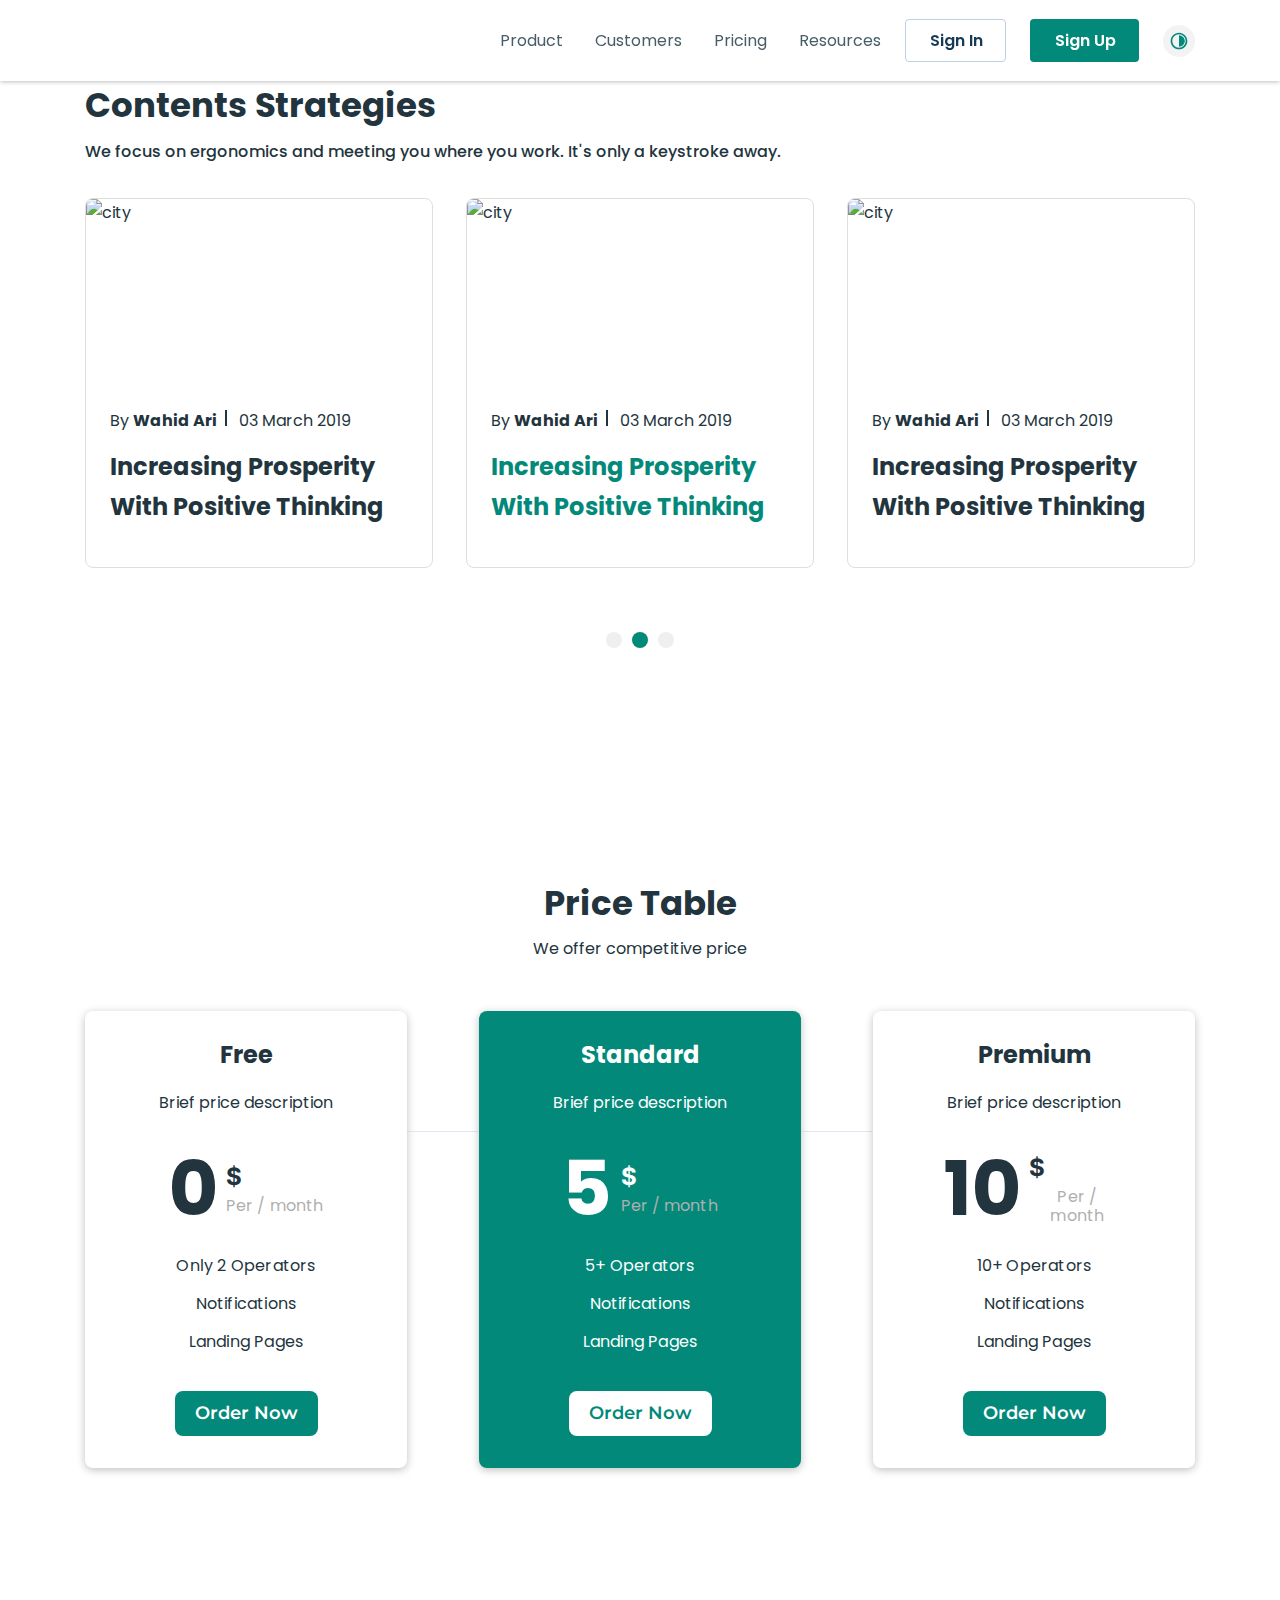
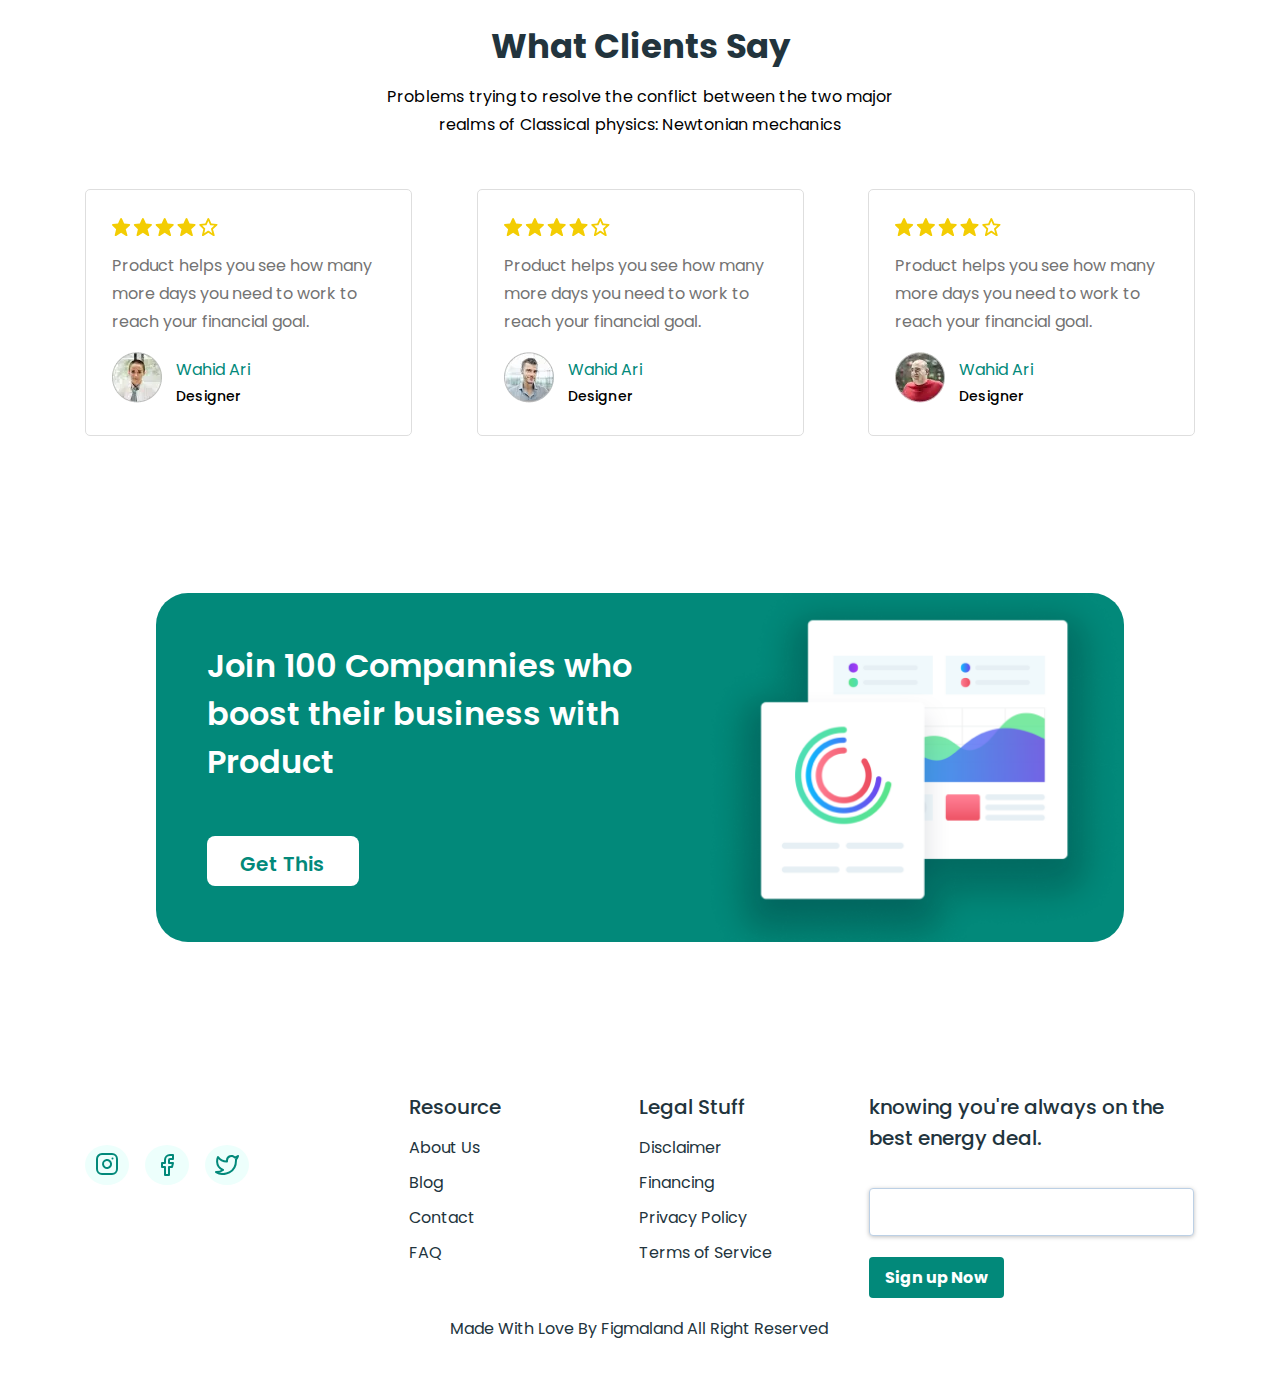
==== commit afd95789: "after Suxrob" ====
--- a/index.html
+++ b/index.html
@@ -24,14 +24,14 @@
             <a class="navbar__item-link header__item-link" href="/">Customers</a>
           </li>
           <li class="navbar__list-item header__navbar-item">
-            <a class="navbar__item-link header__item-link" href="/">Pricing</a>
+            <a class="navbar__item-link header__item-link" href="pricing.html">Pricing</a>
           </li>
           <li class="navbar__list-item header__navbar-item">
             <a class="navbar__item-link header__item-link" href="/">Resources</a>
           </li>
         </ul>
-        <a class="button button__white header__button header__login" href="/">Sign In</a>
-        <a class="button button__green header__button header__signup" href="/">Sign Up</a>
+        <a class="button button--white header__button header__login" href="/">Sign In</a>
+        <a class="button button--green header__button header__signup" href="/">Sign Up</a>
         <button class="header__changer">
           <img class="header__button-img" src="img/theme-changer.svg" alt="header navbar changer" width="20"
             height="20">
@@ -43,114 +43,201 @@
       </button>
     </div>
   </header>
-  <main>
-
-    <h1 class="visually-hidden">Product</h1>
-    <div class="intro-product">
-      <div class="intro-product__container container">
-        <div class="intro-product__content">
-
-          <h2 class="intro-product__title">Work at the speed of thought</h2>
-          <p class="intro-product__discription">Tools, tutorials, design and innovation experts, all in one
-            place!
-            The most intuitive way to imagine your next user experience. </p>
-
-          <a class="intro-product__link" href="#">Get started</a>
-          <a href="#" class="intro-product__video"><span class="intro-product__span"></span>
-            Watch the Video</a>
+
+  <main class="main">
+    <section class="strategies">
+      <div class="container strategies__container">
+        <h2 class="strategies__title">Contents Strategies</h2>
+        <p class="strategies__description">We focus on ergonomics and meeting you where you work. It's only a keystroke
+          away.</p>
+        <ul class="strategies__list">
+          <li class="strategies__list-item">
+            <picture>
+              <source type="image/webp" srcset="img/prosperity-img-2x.webp 2x, img/prosperity-img.webp 1x">
+              <img class="strategies__item-img" src="img/prosperity-img.jpg"
+                srcset="img/prosperity-img-2x.jpg 2x, img/prosperity-img-2x.jpg" alt="city" width="348" height="185">
+            </picture>
+
+            <div class="strategies__item-content">
+              <p class="strategies__item-description">By <span class="strategies__item-name">Wahid Ari</span> 03 March
+                2019</p>
+              <p class="strategies__item-text">Increasing Prosperity With Positive Thinking</p>
+            </div>
+          </li>
+
+          <li class="strategies__list-item">
+            <picture>
+              <source type="image/webp" srcset="img/motivation-img-2x.webp 2x, img/motivation-img.webp 1x">
+              <img class="strategies__item-img" src="img/motivation-img.jpg"
+                srcset="img/motivation-img-2x.jpg 2x, img/motivation-img-2x.jpg" alt="city" width="348" height="185">
+            </picture>
+
+            <div class="strategies__item-content">
+              <p class="strategies__item-description">By <span class="strategies__item-name">Wahid Ari</span> 03 March
+                2019</p>
+              <p class="strategies__item-text">Increasing Prosperity With Positive Thinking</p>
+            </div>
+          </li>
+
+          <li class="strategies__list-item">
+            <picture>
+              <source type="image/webp" srcset="img/bussiness-img-2x.webp 2x, img/bussiness-img.webp 1x">
+              <img class="strategies__item-img" src="img/bussiness-img.jpg"
+                srcset="img/bussiness-img-2x.jpg 2x, img/bussiness-img-2x.jpg" alt="city" width="348" height="185">
+            </picture>
+
+            <div class="strategies__item-content">
+              <p class="strategies__item-description">By <span class="strategies__item-name">Wahid Ari</span> 03 March
+                2019</p>
+              <p class="strategies__item-text">Increasing Prosperity With Positive Thinking</p>
+            </div>
+          </li>
+        </ul>
+
+        <div class="strategies__carusel">
+          <span class="strategies__carusel-roll"></span>
+          <span class="strategies__carusel-roll"></span>
+          <span class="strategies__carusel-roll"></span>
         </div>
-
+      </div>
+    </section>
+
+    <section class="pricing">
+      <div class="pricing__container container">
+        <h2 class="pricing__title">Price Table</h2>
+        <p class="pricing__description">We offer competitive price</p>
+        <ul class="pricing__list">
+          <li class="pricing__list-item">
+            <h3 class="pricing__item-title">Free</h3>
+            <p class="pricing__item-description">Brief price description</p>
+            <div class="pricing__item-cost">
+              <span class="pricing__item-price">0</span>
+              <div class="pricing__item-values">
+                <span class="pricing__item-value">$</span>
+                <span class="pricing__item-date">Per / month</span>
+              </div>
+            </div>
+            <div class="pricing__item-informations">
+              <p class="pricing__item-info">Only 2 Operators</p>
+              <p class="pricing__item-info">Notifications</p>
+              <p class="pricing__item-info">Landing Pages</p>
+            </div>
+            <a class="pricing__item-button button button--green" href="/">Order Now</a>
+          </li>
+
+          <li class="pricing__list-item">
+            <h3 class="pricing__item-title">Standard</h3>
+            <p class="pricing__item-description">Brief price description</p>
+            <div class="pricing__item-cost">
+              <span class="pricing__item-price">5</span>
+              <div class="pricing__item-values">
+                <span class="pricing__item-value">$</span>
+                <span class="pricing__item-date">Per / month</span>
+              </div>
+            </div>
+            <div class="pricing__item-informations">
+              <p class="pricing__item-info">5+ Operators</p>
+              <p class="pricing__item-info">Notifications</p>
+              <p class="pricing__item-info">Landing Pages</p>
+            </div>
+            <a class="pricing__item-button button button--green" href="/">Order Now</a>
+          </li>
+
+          <li class="pricing__list-item">
+            <h3 class="pricing__item-title">Premium</h3>
+            <p class="pricing__item-description">Brief price description</p>
+            <div class="pricing__item-cost">
+              <span class="pricing__item-price">10</span>
+              <div class="pricing__item-values">
+                <span class="pricing__item-value">$</span>
+                <span class="pricing__item-date">Per / month</span>
+              </div>
+            </div>
+            <div class="pricing__item-informations">
+              <p class="pricing__item-info">10+ Operators</p>
+              <p class="pricing__item-info">Notifications</p>
+              <p class="pricing__item-info">Landing Pages</p>
+            </div>
+            <a class="pricing__item-button button button--green" href="/">Order Now</a>
+          </li>
+        </ul>
+      </div>
+    </section>
+
+    <section class="testimonial">
+      <div class="container testimonial__container">
+        <h2 class="testimonial__title">What Clients Say</h2>
+        <p class="testimonial__description">Problems trying to resolve the conflict between the two major realms of
+          Classical physics: Newtonian mechanics </p>
+        <ul class="testimonial__list">
+          <li class="testimonial__list-item">
+            <p class="testimonial__item-description">Product helps you see how many more days you need to work to reach
+              your financial goal.</p>
+            <div class="testimonial__user">
+              <picture>
+                <source type="image/webp" class="testimonial__user-picture"
+                  srcset="img/testimonial-user-first-2x.webp 2x, img/testimonial-user-first.webp 1x">
+                <img class="testimonial__user-picture" src="img/atestimonial-user-first.jpg"
+                  alt="testimonial__user-picture" srcset="img/testimonial-user-first 2x, img/testimonial-user-first.jpg"
+                  width="50" height="50">
+              </picture>
+              <div class="testimonial__user-infos">
+                <p class="testimonial__user-info">Wahid Ari</p>
+                <p class="testimonial__user-info-work">Designer</p>
+              </div>
+            </div>
+          </li>
+
+          <li class="testimonial__list-item">
+            <p class="testimonial__item-description">Product helps you see how many more days you need to work to reach
+              your financial goal.</p>
+            <div class="testimonial__user">
+              <picture>
+                <source type="image/webp" class="testimonial__user-picture"
+                  srcset="img/testimonial-user-second-2x.webp 2x, img/testimonial-user-second.webp 1x">
+                <img class="testimonial__user-picture" src="img/atestimonial-user-second.jpg"
+                  alt="testimonial__user-picture"
+                  srcset="img/testimonial-user-second 2x, img/testimonial-user-second.jpg" width="50" height="50">
+              </picture>
+              <div class="testimonial__user-infos">
+                <p class="testimonial__user-info">Wahid Ari</p>
+                <p class="testimonial__user-info-work">Designer</p>
+              </div>
+            </div>
+          </li>
+
+          <li class="testimonial__list-item">
+            <p class="testimonial__item-description">Product helps you see how many more days you need to work to reach
+              your financial goal.</p>
+            <div class="testimonial__user">
+              <picture>
+                <source type="image/webp" class="testimonial__user-picture"
+                  srcset="img/testimonial-user-third-2x.webp 2x, img/testimonial-user-third.webp 1x">
+                <img class="testimonial__user-picture" src="img/atestimonial-user-third.jpg"
+                  alt="testimonial__user-picture" srcset="img/testimonial-user-third 2x, img/testimonial-user-third.jpg"
+                  width="50" height="50">
+              </picture>
+
+              <div class="testimonial__user-infos">
+                <p class="testimonial__user-info">Wahid Ari</p>
+                <p class="testimonial__user-info-work">Designer</p>
+              </div>
+            </div>
+          </li>
+        </ul>
+      </div>
+    </section>
+
+    <div class="cta">
+      <div class="cta__container container">
+        <div class="cta__content">
+          <p class="cta__slogan">Join 100 Compannies who boost their business with Product</p>
+          <a class="cta__button button button--white" href="/">Get This</a>
+        </div>
       </div>
     </div>
-    <section class="product-specifically">
-      <div class="product-specifically__container container">
-        <h2 class="product-specifically__title">Product was Built Specifically for You</h2>
-
-        <ul class="product-specifically__list">
-          <li class="product-specifically__item product-specifically__item product-specifically__item--first">
-            <h3 class="product-specifically__titule ">First click tests</h3>
-            <p class="product-specifically__discription ">While most people enjoy casino gambling,</p>
-          </li>
-          <li class="product-specifically__item product-specifically__item product-specifically__item--design">
-            <h3 class="product-specifically__titule ">Design surveys</h3>
-            <p class="product-specifically__discription ">Sports betting, lottery and bingo playing for the
-              fun</p>
-          </li>
-          <li class="product-specifically__item product-specifically__item product-specifically__item--tests">
-            <h3 class="product-specifically__titule ">Preference tests</h3>
-            <p class="product-specifically__discription ">The Myspace page defines the individual.</p>
-          </li>
-          <li class="product-specifically__item product-specifically__item product-specifically__item--five">
-            <h3 class="product-specifically__titule ">Five second tests</h3>
-            <p class="product-specifically__discription ">Personal choices and the overall personality of the
-              person. </p>
-          </li>
-        </ul>
-
-        <span class="product-specifically__span">
-          <a href="#" class="product-specifically__link">SIGN UP NOW</a>
-        </span>
-      </div>
-    </section>
-
-    <section class="management-site">
-      <h2 class="visually-hidden">Product</h2>
-      <div class="management-site__container container">
-        <ul class="management-site__list">
-          <li class="management-site__item">
-            <div class="management-site__content">
-              <div class="management-site__span">Effortless Validation for</div>
-              <h3 class="management-site__title management-site__title management-site__title--control">Management</h3>
-              <h4 class="management-site__accessory">Accessory makers</h4>
-              <p class="management-site__pharagraph">While most people enjoy casino gambling, sports betting, lottery
-                and bingo playing for the fun</p>
-              <h5 class="management-site__alterationists">Alterationists</h5>
-              <p class="management-site__text">If you are looking for a new way to promote your business that won’t cost
-                you more money, </p>
-            </div>
-            <img class="management-site__img" src="img/document.svg" alt="file" width="540" height="473">
-          </li>
-          <li class="management-site__item">
-            <div class="management-site__content">
-              <div class="management-site__span">Easier decision making for</div>
-              <h3 class="management-site__title">Customer Support</h3>
-              <p class="management-site__discrip">The Myspace page defines the individual, his or her characteristics,
-                traits, personal choices and the overall personality of the person. </p>
-              <ul class="management-site__sheet">
-                <li class="management-site__point management-site__point management-site__point--never">
-                  <p class="management-site__station ">Never worry about overpaying for your energy again. </p>
-                </li>
-                <li class="management-site__point management-site__point management-site__point--will">
-                  <p class="management-site__station management-site__station management-site__station--right">We will
-                    only switch you to energy companies that we trust and will treat you right </p>
-                </li>
-                <li class="management-site__point management-site__point management-site__point--track">
-                  <p class="management-site__station">We track the markets daily and know where the savings are. </p>
-                </li>
-              </ul>
-
-            </div>
-            <img class="management-site__img" src="img/computer.svg" alt="file" width="543" height="500">
-          </li>
-          <li class="management-site__item">
-            <div class="management-site__content">
-              <div class="management-site__span">Optimisation for</div>
-              <h3 class="management-site__title">Collaborative</h3>
-              <p class="management-site__discrip">Few would argue that, despite the advancements of feminism over the
-                past three decades, women still face a double standard when it comes to their behavior. </p>
-              <h4 class="management-site__accessory">Accessory makers</h4>
-              <p class="management-site__pharagraph">While most people enjoy casino gambling, sports betting, lottery
-                and bingo playing for the fun</p>
-              <h5 class="management-site__alterationists">Alterationists</h5>
-              <p class="management-site__text">If you are looking for a new way to promote your business that won’t cost
-                you more money, </p>
-            </div>
-            <img class="management-site__img" src="img/file.svg" alt="file" width="542" height="451">
-          </li>
-        </ul>
-      </div>
-    </section>
   </main>
+
   <footer class="footer">
     <div class="container footer__container">
       <div class="footer__links">
@@ -161,23 +248,20 @@
             <path d="M17 2.016H7a5 5 0 0 0-5 5v10a5 5 0 0 0 5 5h10a5 5 0 0 0 5-5v-10a5 5 0 0 0-5-5Z" stroke="#02897A"
               stroke-width="2" stroke-linecap="round" stroke-linejoin="round" />
             <path d="M16 11.386a4 4 0 1 1-7.913 1.173A4 4 0 0 1 16 11.386ZM17.5 6.516h.01" stroke="#02897A"
-              stroke-width="2" stroke-linecap="round" stroke-linejoin="round" />
-          </svg>
+              stroke-width="2" stroke-linecap="round" stroke-linejoin="round" /></svg>
         </a>
 
         <a class="footer__link" href="/">
           <svg width="24" height="24" fill="none" xmlns="http://www.w3.org/2000/svg">
             <path d="M18 2h-3a5 5 0 0 0-5 5v3H7v4h3v8h4v-8h3l1-4h-4V7a1 1 0 0 1 1-1h3V2Z" stroke="#02897A"
-              stroke-width="2" stroke-linecap="round" stroke-linejoin="round" />
-          </svg>
+              stroke-width="2" stroke-linecap="round" stroke-linejoin="round" /></svg>
         </a>
 
         <a class="footer__link" href="/">
           <svg width="24" height="20" fill="none" xmlns="http://www.w3.org/2000/svg">
             <path
               d="M23 1.01a10.9 10.9 0 0 1-3.14 1.53 4.48 4.48 0 0 0-7.86 3v1a10.66 10.66 0 0 1-9-4.53s-4 9 5 13a11.64 11.64 0 0 1-7 2c9 5 20 0 20-11.5 0-.278-.028-.556-.08-.83A7.72 7.72 0 0 0 23 1.01v0Z"
-              stroke="#02897A" stroke-width="2" stroke-linecap="round" stroke-linejoin="round" />
-          </svg>
+              stroke="#02897A" stroke-width="2" stroke-linecap="round" stroke-linejoin="round" /></svg>
         </a>
       </div>
 
@@ -241,12 +325,12 @@
       </div>
 
       <form class="footer__form" action="post">
-        <label class="footer__label" for="submit">
+        <label class="footer__label">
           knowing you're always on the best energy deal.
-          <input class="footer__label-input type=" text">
+          <input class="footer__label-input" type="text">
         </label>
 
-        <button class="footer__button button button__green">Sign up Now</button>
+        <button class="footer__button button button--green">Sign up Now</button>
       </form>
 
       <p class="footer__slogan">Made With Love By Figmaland All Right Reserved
--- a/css/main.css
+++ b/css/main.css
@@ -1,9 +1,9 @@
 /*! normalize.css v8.0.1 | MIT License | github.com/necolas/normalize.css */
-/* Document
+/* Document
    ========================================================================== */
-/**
- * 1. Correct the line height in all browsers.
- * 2. Prevent adjustments of font size after orientation changes in iOS.
+/**
+ * 1. Correct the line height in all browsers.
+ * 2. Prevent adjustments of font size after orientation changes in iOS.
  */
 html {
   line-height: 1.15;
@@ -12,36 +12,36 @@
   /* 2 */
 }
 
-/* Sections
+/* Sections
    ========================================================================== */
-/**
- * Remove the margin in all browsers.
+/**
+ * Remove the margin in all browsers.
  */
 body {
   margin: 0;
 }
 
-/**
- * Render the `main` element consistently in IE.
+/**
+ * Render the `main` element consistently in IE.
  */
 main {
   display: block;
 }
 
-/**
- * Correct the font size and margin on `h1` elements within `section` and
- * `article` contexts in Chrome, Firefox, and Safari.
+/**
+ * Correct the font size and margin on `h1` elements within `section` and
+ * `article` contexts in Chrome, Firefox, and Safari.
  */
 h1 {
   font-size: 2em;
   margin: 0.67em 0;
 }
 
-/* Grouping content
+/* Grouping content
    ========================================================================== */
-/**
- * 1. Add the correct box sizing in Firefox.
- * 2. Show the overflow in Edge and IE.
+/**
+ * 1. Add the correct box sizing in Firefox.
+ * 2. Show the overflow in Edge and IE.
  */
 hr {
   -webkit-box-sizing: content-box;
@@ -53,9 +53,9 @@
   /* 2 */
 }
 
-/**
- * 1. Correct the inheritance and scaling of font size in all browsers.
- * 2. Correct the odd `em` font sizing in all browsers.
+/**
+ * 1. Correct the inheritance and scaling of font size in all browsers.
+ * 2. Correct the odd `em` font sizing in all browsers.
  */
 pre {
   font-family: monospace, monospace;
@@ -64,18 +64,18 @@
   /* 2 */
 }
 
-/* Text-level semantics
+/* Text-level semantics
    ========================================================================== */
-/**
- * Remove the gray background on active links in IE 10.
+/**
+ * Remove the gray background on active links in IE 10.
  */
 a {
   background-color: transparent;
 }
 
-/**
- * 1. Remove the bottom border in Chrome 57-
- * 2. Add the correct text decoration in Chrome, Edge, IE, Opera, and Safari.
+/**
+ * 1. Remove the bottom border in Chrome 57-
+ * 2. Add the correct text decoration in Chrome, Edge, IE, Opera, and Safari.
  */
 abbr[title] {
   border-bottom: none;
@@ -87,17 +87,17 @@
   /* 2 */
 }
 
-/**
- * Add the correct font weight in Chrome, Edge, and Safari.
+/**
+ * Add the correct font weight in Chrome, Edge, and Safari.
  */
 b,
 strong {
   font-weight: bolder;
 }
 
-/**
- * 1. Correct the inheritance and scaling of font size in all browsers.
- * 2. Correct the odd `em` font sizing in all browsers.
+/**
+ * 1. Correct the inheritance and scaling of font size in all browsers.
+ * 2. Correct the odd `em` font sizing in all browsers.
  */
 code,
 kbd,
@@ -108,16 +108,16 @@
   /* 2 */
 }
 
-/**
- * Add the correct font size in all browsers.
+/**
+ * Add the correct font size in all browsers.
  */
 small {
   font-size: 80%;
 }
 
-/**
- * Prevent `sub` and `sup` elements from affecting the line height in
- * all browsers.
+/**
+ * Prevent `sub` and `sup` elements from affecting the line height in
+ * all browsers.
  */
 sub,
 sup {
@@ -135,20 +135,20 @@
   top: -0.5em;
 }
 
-/* Embedded content
+/* Embedded content
    ========================================================================== */
-/**
- * Remove the border on images inside links in IE 10.
+/**
+ * Remove the border on images inside links in IE 10.
  */
 img {
   border-style: none;
 }
 
-/* Forms
+/* Forms
    ========================================================================== */
-/**
- * 1. Change the font styles in all browsers.
- * 2. Remove the margin in Firefox and Safari.
+/**
+ * 1. Change the font styles in all browsers.
+ * 2. Remove the margin in Firefox and Safari.
  */
 button,
 input,
@@ -165,9 +165,9 @@
   /* 2 */
 }
 
-/**
- * Show the overflow in IE.
- * 1. Show the overflow in Edge.
+/**
+ * Show the overflow in IE.
+ * 1. Show the overflow in Edge.
  */
 button,
 input {
@@ -175,9 +175,9 @@
   overflow: visible;
 }
 
-/**
- * Remove the inheritance of text transform in Edge, Firefox, and IE.
- * 1. Remove the inheritance of text transform in Firefox.
+/**
+ * Remove the inheritance of text transform in Edge, Firefox, and IE.
+ * 1. Remove the inheritance of text transform in Firefox.
  */
 button,
 select {
@@ -185,8 +185,8 @@
   text-transform: none;
 }
 
-/**
- * Correct the inability to style clickable types in iOS and Safari.
+/**
+ * Correct the inability to style clickable types in iOS and Safari.
  */
 button,
 [type="button"],
@@ -195,8 +195,8 @@
   -webkit-appearance: button;
 }
 
-/**
- * Remove the inner border and padding in Firefox.
+/**
+ * Remove the inner border and padding in Firefox.
  */
 button::-moz-focus-inner,
 [type="button"]::-moz-focus-inner,
@@ -206,8 +206,8 @@
   padding: 0;
 }
 
-/**
- * Restore the focus styles unset by the previous rule.
+/**
+ * Restore the focus styles unset by the previous rule.
  */
 button:-moz-focusring,
 [type="button"]:-moz-focusring,
@@ -216,18 +216,18 @@
   outline: 1px dotted ButtonText;
 }
 
-/**
- * Correct the padding in Firefox.
+/**
+ * Correct the padding in Firefox.
  */
 fieldset {
   padding: 0.35em 0.75em 0.625em;
 }
 
-/**
- * 1. Correct the text wrapping in Edge and IE.
- * 2. Correct the color inheritance from `fieldset` elements in IE.
- * 3. Remove the padding so developers are not caught out when they zero out
- *    `fieldset` elements in all browsers.
+/**
+ * 1. Correct the text wrapping in Edge and IE.
+ * 2. Correct the color inheritance from `fieldset` elements in IE.
+ * 3. Remove the padding so developers are not caught out when they zero out
+ *    `fieldset` elements in all browsers.
  */
 legend {
   -webkit-box-sizing: border-box;
@@ -245,23 +245,23 @@
   /* 1 */
 }
 
-/**
- * Add the correct vertical alignment in Chrome, Firefox, and Opera.
+/**
+ * Add the correct vertical alignment in Chrome, Firefox, and Opera.
  */
 progress {
   vertical-align: baseline;
 }
 
-/**
- * Remove the default vertical scrollbar in IE 10+.
+/**
+ * Remove the default vertical scrollbar in IE 10+.
  */
 textarea {
   overflow: auto;
 }
 
-/**
- * 1. Add the correct box sizing in IE 10.
- * 2. Remove the padding in IE 10.
+/**
+ * 1. Add the correct box sizing in IE 10.
+ * 2. Remove the padding in IE 10.
  */
 [type="checkbox"],
 [type="radio"] {
@@ -272,17 +272,17 @@
   /* 2 */
 }
 
-/**
- * Correct the cursor style of increment and decrement buttons in Chrome.
+/**
+ * Correct the cursor style of increment and decrement buttons in Chrome.
  */
 [type="number"]::-webkit-inner-spin-button,
 [type="number"]::-webkit-outer-spin-button {
   height: auto;
 }
 
-/**
- * 1. Correct the odd appearance in Chrome and Safari.
- * 2. Correct the outline style in Safari.
+/**
+ * 1. Correct the odd appearance in Chrome and Safari.
+ * 2. Correct the outline style in Safari.
  */
 [type="search"] {
   -webkit-appearance: textfield;
@@ -291,16 +291,16 @@
   /* 2 */
 }
 
-/**
- * Remove the inner padding in Chrome and Safari on macOS.
+/**
+ * Remove the inner padding in Chrome and Safari on macOS.
  */
 [type="search"]::-webkit-search-decoration {
   -webkit-appearance: none;
 }
 
-/**
- * 1. Correct the inability to style clickable types in iOS and Safari.
- * 2. Change font properties to `inherit` in Safari.
+/**
+ * 1. Correct the inability to style clickable types in iOS and Safari.
+ * 2. Change font properties to `inherit` in Safari.
  */
 ::-webkit-file-upload-button {
   -webkit-appearance: button;
@@ -309,33 +309,33 @@
   /* 2 */
 }
 
-/* Interactive
+/* Interactive
    ========================================================================== */
-/*
- * Add the correct display in Edge, IE 10+, and Firefox.
+/*
+ * Add the correct display in Edge, IE 10+, and Firefox.
  */
 details {
   display: block;
 }
 
-/*
- * Add the correct display in all browsers.
+/*
+ * Add the correct display in all browsers.
  */
 summary {
   display: list-item;
 }
 
-/* Misc
+/* Misc
    ========================================================================== */
-/**
- * Add the correct display in IE 10+.
+/**
+ * Add the correct display in IE 10+.
  */
 template {
   display: none;
 }
 
-/**
- * Add the correct display in IE 10.
+/**
+ * Add the correct display in IE 10.
  */
 [hidden] {
   display: none;
@@ -386,6 +386,23 @@
   /* Chrome 6+, Firefox 3.6+, IE 9+, Safari 5.1+ */
 }
 
+@font-face {
+  font-family: 'Montserrat';
+  font-style: normal;
+  font-weight: 600;
+  src: url("../fonts/montserrat-v23-latin-600.woff2") format("woff2"), url("../fonts/montserrat-v23-latin-600.woff") format("woff");
+  /* Chrome 6+, Firefox 3.6+, IE 9+, Safari 5.1+ */
+}
+
+/* inter-700 - latin */
+@font-face {
+  font-family: 'Inter';
+  font-style: normal;
+  font-weight: 700;
+  src: local(""), url("../fonts/inter-v8-latin-700.woff2") format("woff2"), url("../fonts/inter-v8-latin-700.woff") format("woff");
+  /* Chrome 6+, Firefox 3.6+, IE 9+, Safari 5.1+ */
+}
+
 *,
 *::before,
 *::after {
@@ -396,6 +413,10 @@
 body {
   margin: 0;
   padding: 0;
+  font-family: "Poppins", Arial, sans-serif;
+  font-size: 16px;
+  font-weight: 400;
+  line-height: 28px;
   margin-top: 80px;
 }
 
@@ -451,13 +472,13 @@
           box-shadow: 0px 0px 10px gray;
 }
 
-.button__white {
+.button--white {
   color: #173A56;
   background-color: transparent;
   border-color: #BCD0E5;
 }
 
-.button__green {
+.button--green {
   color: #ffffff;
   background-color: #02897A;
 }
@@ -471,6 +492,105 @@
   position: absolute;
   white-space: nowrap;
   width: 1px;
+}
+
+.black-display {
+  background-color: #1f2e35;
+}
+
+.black-display .header {
+  background-color: #1f2e35;
+}
+
+.black-display .header__logo-link {
+  background-image: url(../../img/dark-product-logo.svg);
+}
+
+.black-display .header__item-link {
+  color: #ffffffff;
+}
+
+.black-display .header__button {
+  color: #ffffffff;
+}
+
+.black-display .header__burger::before,
+.black-display .header__burger::after,
+.black-display .header__burger-inner {
+  background-color: #ffffffff;
+}
+
+.black-display .pricing__title {
+  color: #ffffffff;
+}
+
+.black-display .pricing-heading__title {
+  color: #fff;
+}
+
+.black-display .pricing__description {
+  color: #ffffffff;
+}
+
+.black-display .pricing__list-item:nth-child(odd) {
+  background-color: #fff;
+}
+
+.black-display .pricing__list-item:nth-child(even) {
+  color: #ffffffff;
+}
+
+.black-display .strategies__list-item {
+  background-color: #ffffffff;
+}
+
+.black-display .strategies__title,
+.black-display .strategies__description {
+  color: #ffffffff;
+}
+
+.black-display .testimonial__title {
+  color: #ffffffff;
+}
+
+.black-display .testimonial__description {
+  color: #ffffffff;
+}
+
+.black-display .testimonial__list-item {
+  background-color: #ffffffff;
+}
+
+.black-display .footer__logo {
+  background-image: url(../../img/dark-product-logo.svg);
+}
+
+.black-display .footer__nav-title {
+  color: #ffffffff;
+}
+
+.black-display .footer__item-link {
+  color: #ffffffff;
+}
+
+.black-display .footer__label {
+  color: #ffffffff;
+}
+
+.black-display .footer__slogan {
+  color: #ffffffff;
+}
+
+.black-display .enterprise__title {
+  color: #fff;
+}
+
+.black-display .enterprise__text1 {
+  color: #fff;
+}
+
+.black-display .enterprise__text2 {
+  color: #fff;
 }
 
 .navbar {
@@ -518,10 +638,6 @@
 }
 
 .navbar__item-link {
-  font-family: "Poppins", Arial, sans-serif;
-  font-size: 16px;
-  font-weight: 500;
-  line-height: 28px;
   color: #475E69;
   -webkit-transition: .3s ease all;
   transition: .3s ease all;
@@ -704,6 +820,9 @@
   .header__navbar-list {
     margin-right: 14px;
   }
+  .header__button {
+    font-size: 14px;
+  }
 }
 
 @media only screen and (max-width: 808px) {
@@ -714,7 +833,7 @@
   }
   .header__navbar--opening {
     width: 100%;
-    height: calc(100vh - 80px);
+    height: calc(100vh - 74px);
     padding: 30px;
     display: -ms-grid;
     display: grid;
@@ -788,1329 +907,642 @@
   }
 }
 
-.black-display {
-  background-color: #1f2e35;
-}
-
-.black-display .header {
-  background-color: #1f2e35;
-}
-
-.black-display .management-site {
-  background-color: #1f2e35;
-}
-
-.black-display .header__logo-link {
-  background-image: url(../../img/dark-product-logo.svg);
-}
-
-.black-display .header__item-link {
-  color: #ffffffff;
-}
-
-.black-display .header__button {
-  color: #ffffffff;
-}
-
-.black-display .header__burger::before,
-.black-display .header__burger::after,
-.black-display .header__burger-inner {
-  background-color: #ffffffff;
-}
-
-.black-display .footer__logo {
-  background-image: url(../../img/dark-product-logo.svg);
-}
-
-.black-display .footer__nav-title {
-  color: #ffffffff;
-}
-
-.black-display .footer__item-link {
-  color: #ffffffff;
-}
-
-.black-display .footer__label {
-  color: #ffffffff;
-}
-
-.black-display .footer__slogan {
-  color: #ffffffff;
-}
-
-.black-display .intro-product__title {
-  color: #ffffffff;
-}
-
-.black-display .intro-product__discription {
-  color: #ffffffff;
-}
-
-.black-display .product-specifically__title {
-  color: #ffffffff;
-}
-
-.black-display .product-specifically__titule {
-  color: #ffffffff;
-}
-
-.black-display .product-specifically__discription {
-  color: #ffffffff;
-}
-
-.black-display .management-site__span {
-  color: #ffffffff;
-}
-
-.black-display .management-site__title {
-  color: #ffffffff;
-}
-
-.black-display .management-site__accessory {
-  color: #ffffffff;
-}
-
-.black-display .management-site__pharagraph {
-  color: #ffffffff;
-}
-
-.black-display .management-site__alterationists {
-  color: #ffffffff;
-}
-
-.black-display .management-site__discrip {
-  color: #ffffffff;
-}
-
-.black-display .management-site__text {
-  color: #ffffffff;
-}
-
-.black-display .management-site__station {
-  color: #ffffffff;
-}
-
-.intro-product {
-  padding-top: 174px;
-  padding-bottom: 219px;
-}
-
-.intro-product__title {
-  margin: 0px;
-  padding: 0px;
-  width: 518px;
-  height: 120px;
-  font-family: "Poppins", Arial, sans-serif;
-  font-weight: bold;
-  font-size: 40px;
-  line-height: 60px;
-}
-
-.intro-product__discription {
-  width: 458px;
-  height: 95px;
-  font-family: "Poppins", Arial, sans-serif;
-  font-weight: normal;
-  font-size: 18px;
-  line-height: 28px;
-  margin-top: 18px;
-  margin-bottom: 45px;
-}
-
-.intro-product__link {
-  text-decoration: none;
-  padding: 13px 39px 12px;
-  background-color: #02897A;
-  color: #fff;
-  margin-right: 12px;
-  font-family: "Poppins", Arial, sans-serif;
+.strategies__container {
+  padding-bottom: 80px;
+  color: #22343D;
+}
+
+.strategies__title {
+  margin: 0;
+  padding: 0;
+  font-family: "Poppins", Arial, sans-serif;
+  font-size: 34px;
   font-weight: 700;
+  line-height: 51px;
+}
+
+.strategies__description {
+  margin: 0;
+  padding: 0;
+  font-family: "Poppins", Arial, sans-serif;
   font-size: 16px;
-  line-height: 24px;
-  border: 1px solid #000;
-  border-radius: 4px;
-}
-
-.intro-product__link:hover {
-  background-color: transparent;
-  color: #02897A;
-  -webkit-transition: 0.3s;
-  transition: 0.3s;
-}
-
-.intro-product__video {
-  /*     width: fit-content;
- */
-  height: 24px;
-  font-family: "Poppins", Arial, sans-serif;
-  font-weight: 600;
-  font-size: 16px;
-  line-height: 24px;
-  color: #02897A;
-  text-decoration: underline;
-  padding-left: 9px;
-  border-radius: 4px;
-}
-
-.intro-product__video:hover {
-  background-color: #02897A;
-  color: #fff;
-  padding: 14px;
-  -webkit-transition: 0.3s;
-  transition: 0.3s;
-}
-
-.intro-product__span {
-  position: relative;
-}
-
-.intro-product__span::before {
-  width: 20px;
-  height: 17px;
-  display: inline-block;
-  background-image: url("../../img/play-btn.svg");
-  background-position: center center;
-  background-repeat: no-repeat;
-  content: '';
-}
-
-.intro-product__content {
-  position: relative;
-}
-
-.intro-product__content::before {
-  position: absolute;
-  width: 600px;
-  height: 556px;
-  display: inline-block;
-  background-image: url("../../img/intro-bg.svg");
-  top: -125px;
-  left: calc((50% * 2) / 2);
-  content: '';
-}
-
-@media only screen and (max-width: 1150px) {
-  .container {
-    max-width: 808px;
-  }
-  .intro-product__content::before {
-    position: absolute;
-    width: 338px;
-    height: 310px;
-    display: block;
-    background-image: url("../../img/mobile-bg.svg");
-    background-repeat: no-repeat;
-    background-position: center center;
-    top: -230px;
-    left: auto;
-    z-index: -1;
-    content: '';
-  }
-  /* .intro-product__content {
-        position: relative;
-
-        &::before {
-        position: absolute;
-        width: 100%;
-        height: 556px;
-        display: block;
-        background-image: url('../../img/intro-bg.svg');
-        background-repeat: no-repeat;
-        background-position: center center;
-        top: -125px;
-        left: calc((50% * 2) / 2);
-        content: '';
-        }
-    } */
-  .intro-product__title {
-    margin: 0px;
-    padding: 0px;
-    width: 418px;
-    height: 90px;
-    font-family: "Poppins", Arial, sans-serif;
-    font-weight: 700;
-    font-size: 32px;
-    line-height: 42px;
-  }
-  .intro-product__video {
-    height: 24px;
-    font-family: "Poppins", Arial, sans-serif;
-    font-weight: 600;
-    font-size: 14px;
-    line-height: 18px;
-    color: #02897A;
-    text-decoration: underline;
-    padding: 0px;
-    border-radius: 4px;
-    display: inline-block;
-  }
-  .intro-product__video:hover {
-    background-color: #02897A;
-    color: #fff;
-    padding: 14px;
-    -webkit-transition: 0.3s;
-    transition: 0.3s;
-  }
-  .intro-product__link {
-    width: -webkit-fit-content;
-    width: -moz-fit-content;
-    width: fit-content;
-    text-decoration: none;
-    padding: 13px 39px 12px;
-    background-color: #02897A;
-    color: #fff;
-    margin-right: 9px;
-    font-family: "Poppins", Arial, sans-serif;
-    font-weight: 600;
-    font-size: 12px;
-    line-height: 18px;
-    border: 1px solid #000;
-    border-radius: 4px;
-    display: inline-block;
-  }
-  .intro-product__link:hover {
-    background-color: transparent;
-    color: #02897A;
-    -webkit-transition: 0.3s;
-    transition: 0.3s;
-  }
-  .intro-product__discription {
-    width: 412px;
-    height: 84px;
-    font-family: "Poppins", Arial, sans-serif;
-    font-weight: normal;
-    font-size: 16px;
-    line-height: 24px;
-    margin-top: 14px;
-    margin-bottom: 38px;
-  }
-  .intro-product__title {
-    margin: 0px;
-    padding: 0px;
-    width: 452px;
-    height: 88px;
-    font-family: "Poppins", Arial, sans-serif;
-    font-weight: bold;
-    font-size: 32px;
-    line-height: 49px;
-  }
-}
-
-@media only screen and (max-width: 1150px) {
-  .container {
-    max-width: 808px;
-    padding: 0px 37px;
-  }
-  /*  .intro-product__content {
-
-        &::before {
-        position: absolute;
-        width: 338px;
-        height: 310px;
-        display: block;
-        background-image: url('../../img/mobile-bg.svg');
-        background-repeat: no-repeat;
-        background-position: center center;
-        top: -300px;
-        left: auto;
-        z-index: -1;
-        content: '';
-        }
-    }  */
-  .intro-product {
-    padding: 250px 0px 116px;
-  }
-  .intro-product__title {
-    margin: 0px;
-    margin-top: 80px;
-    width: 369px;
-    height: 120px;
-    font-family: "Poppins", Arial, sans-serif;
-    font-weight: 700;
-    font-size: 36px;
-    line-height: 60px;
-  }
-  .intro-product__discription {
-    margin-top: 18px;
-    margin-bottom: 32px;
-    width: 326px;
-    height: 95px;
-    font-family: "Poppins", Arial, sans-serif;
-    font-weight: normal;
-    font-size: 18px;
-    line-height: 28px;
-  }
-  .intro-product__link {
-    text-decoration: none;
-    padding: 14px 23px 13px 24px;
-    background-color: #02897A;
-    color: #fff;
-    margin-right: 12px;
-    font-family: "Poppins", Arial, sans-serif;
-    font-weight: 700;
-    font-size: 16px;
-    line-height: 24px;
-    border: 1px solid #000;
-    border-radius: 4px;
-  }
-  .intro-product__link:hover {
-    background-color: transparent;
-    color: #02897A;
-    -webkit-transition: 0.3s;
-    transition: 0.3s;
-  }
-  .intro-product__video {
-    width: -webkit-fit-content;
-    width: -moz-fit-content;
-    width: fit-content;
-    height: 24px;
-    font-weight: 600;
-    font-size: 16px;
-    line-height: 24px;
-    color: #02897A;
-    text-decoration: underline;
-    padding-left: 9px;
-    border-radius: 4px;
-  }
-  .intro-product__video:hover {
-    background-color: #02897A;
-    color: #fff;
-    padding: 14px;
-    -webkit-transition: 0.3s;
-    transition: 0.3s;
-    font-family: "Poppins", Arial, sans-serif;
-  }
-}
-
-.product-specifically {
-  padding-bottom: 90px;
-  /*     padding-top: 114px;
- */
-  background-image: url("../../img/product-specifically-bg.svg");
-  background-position: center bottom;
-  background-repeat: no-repeat;
-  max-width: 100%;
-  margin-top: 114px;
-}
-
-.product-specifically__title {
-  text-align: center;
-  margin: 0px;
-  padding: 0px;
-  width: 532px;
-  height: 96px;
-  font-family: "Poppins", Arial, sans-serif;
-  font-weight: 700;
-  font-size: 32px;
-  line-height: 48px;
-  margin-left: 250px;
-}
-
-.product-specifically__list {
+  font-weight: 500;
+  line-height: 26px;
+  margin: 8px 0 33px;
+}
+
+.strategies__list {
+  margin: 0;
+  padding: 0;
   margin: 0;
   padding: 0;
   list-style: none;
   display: -webkit-box;
   display: -ms-flexbox;
   display: flex;
+  -webkit-box-align: center;
+      -ms-flex-align: center;
+          align-items: center;
+  -webkit-box-pack: center;
+      -ms-flex-pack: center;
+          justify-content: center;
   -webkit-box-pack: justify;
       -ms-flex-pack: justify;
           justify-content: space-between;
 }
 
-.product-specifically__item {
-  margin-top: 48px;
-}
-
-.product-specifically__item--first {
-  position: relative;
-}
-
-.product-specifically__item--first::before {
-  width: 50px;
-  height: 50px;
-  display: block;
-  background-color: #02897A;
-  border-radius: 19px;
-  background-image: url("../../img/point-bg.svg");
-  background-repeat: no-repeat;
-  background-position: center center;
-  content: '';
-}
-
-.product-specifically__item--design {
-  position: relative;
-}
-
-.product-specifically__item--design::before {
-  width: 50px;
-  height: 50px;
-  display: block;
-  background-color: #4D8DFF;
-  border-radius: 19px;
-  background-image: url("../../img/regular-bg.svg");
-  background-repeat: no-repeat;
-  background-position: center center;
-  content: '';
-}
-
-.product-specifically__item--tests {
-  position: relative;
-}
-
-.product-specifically__item--tests::before {
-  width: 50px;
-  height: 50px;
-  display: block;
-  background-color: #740A76;
-  border-radius: 19px;
-  background-image: url("../../img/heart-bg.svg");
-  background-repeat: no-repeat;
-  background-position: center center;
-  content: '';
-}
-
-.product-specifically__item--five {
-  position: relative;
-}
-
-.product-specifically__item--five::before {
-  width: 50px;
-  height: 50px;
-  display: block;
-  background-color: #F03E3D;
-  border-radius: 19px;
-  background-image: url("../../img/hourglass.svg");
-  background-repeat: no-repeat;
-  background-position: center center;
-  content: '';
-}
-
-.product-specifically__titule {
-  margin: 0px;
-  padding: 0px;
-  margin-top: 30px;
-  width: -webkit-fit-content;
-  width: -moz-fit-content;
-  width: fit-content;
-  height: 33px;
-  font-family: "Poppins", Arial, sans-serif;
-  font-weight: 600;
-  font-size: 22px;
-  line-height: 33px;
-}
-
-.product-specifically__discription {
-  margin: 0px;
-  margin-top: 13px;
-  width: 240px;
-  height: -webkit-fit-content;
-  height: -moz-fit-content;
-  height: fit-content;
-  font-family: "Poppins", Arial, sans-serif;
-  font-weight: normal;
+.strategies__list-item {
+  max-width: 348px;
+  border: 1px solid #DEDEDE;
+  border-radius: 8px;
+  overflow: hidden;
+}
+
+.strategies__list-item:nth-child(even) .strategies__item-text {
+  color: #02897A;
+}
+
+.strategies__item-content {
+  padding: 24px 30px 40px 24px;
+}
+
+.strategies__item-description {
+  margin: 0;
+  padding: 0;
+  font-family: "Poppins", Arial, sans-serif;
   font-size: 16px;
-  line-height: 26px;
-}
-
-.product-specifically__link {
-  margin-left: 450px;
-  margin-top: 34px;
-  padding: 14px 31px;
-  text-decoration: none;
-  background-color: #02897A;
-  color: #fff;
-  border-radius: 4px;
+  font-weight: 400;
+  line-height: 28px;
+  color: #22343D;
+  margin-bottom: 12px;
+}
+
+.strategies__item-name {
+  font-weight: 700;
+}
+
+.strategies__item-name::after {
+  content: "";
+  height: 16px;
+  width: 2px;
   display: inline-block;
-  border-radius: 4px;
-  font-family: "Poppins", Arial, sans-serif;
+  margin: 0 8px;
+  background-color: #22343D;
+}
+
+.strategies__item-text {
+  margin: 0;
+  padding: 0;
+  font-family: "Poppins", Arial, sans-serif;
+  font-size: 24px;
   font-weight: 700;
-  border: 1px solid #000;
-}
-
-.product-specifically__link:hover {
-  background-color: transparent;
-  color: #02897A;
-  -webkit-transition: 0.3s ease-out;
-  transition: 0.3s ease-out;
-}
-
-@media only screen and (max-width: 1200px) {
-  .container {
-    max-width: 1150px;
-  }
-  .product-specifically {
-    padding-bottom: 90px;
-    background-image: url("../../img/product-specifically-bg.svg");
-    background-position: center bottom;
-    background-repeat: no-repeat;
-    max-width: 100%;
-    margin-top: 114px;
-  }
-  .product-specifically__title {
-    text-align: center;
-    margin: 0px;
-    padding: 0px;
-    width: 452px;
-    height: 86px;
-    font-family: "Poppins", Arial, sans-serif;
-    font-weight: 700;
-    font-size: 26px;
-    line-height: 40px;
-    margin-left: 210px;
-  }
-  .product-specifically__list {
-    margin: 0;
-    padding: 0;
-    list-style: none;
-    display: -webkit-box;
-    display: -ms-flexbox;
-    display: flex;
-    -webkit-box-pack: justify;
-        -ms-flex-pack: justify;
-            justify-content: space-between;
-    -ms-flex-wrap: wrap;
-        flex-wrap: wrap;
-  }
-  .product-specifically__item {
-    margin-top: 38px;
-  }
-  .product-specifically__item--first {
-    position: relative;
-  }
-  .product-specifically__item--first::before {
-    width: 50px;
-    height: 50px;
-    display: block;
-    background-color: #02897A;
-    border-radius: 19px;
-    background-image: url("../../img/point-bg.svg");
-    background-repeat: no-repeat;
-    background-position: center center;
-    content: '';
-  }
-  .product-specifically__item--design {
-    position: relative;
-  }
-  .product-specifically__item--design::before {
-    width: 50px;
-    height: 50px;
-    display: block;
-    background-color: #4D8DFF;
-    border-radius: 19px;
-    background-image: url("../../img/regular-bg.svg");
-    background-repeat: no-repeat;
-    background-position: center center;
-    content: '';
-  }
-  .product-specifically__item--tests {
-    position: relative;
-  }
-  .product-specifically__item--tests::before {
-    width: 50px;
-    height: 50px;
-    display: block;
-    background-color: #740A76;
-    border-radius: 19px;
-    background-image: url("../../img/heart-bg.svg");
-    background-repeat: no-repeat;
-    background-position: center center;
-    content: '';
-  }
-  .product-specifically__titule {
-    margin: 0px;
-    padding: 0px;
-    margin-top: 25px;
-    width: -webkit-fit-content;
-    width: -moz-fit-content;
-    width: fit-content;
-    height: 27px;
-    font-family: "Poppins", Arial, sans-serif;
-    font-weight: 600;
-    font-size: 18px;
-    line-height: 26px;
-  }
-  .product-specifically__discription {
-    margin: 0%;
-    margin-top: 8px;
-    width: 218px;
-    height: -webkit-fit-content;
-    height: -moz-fit-content;
-    height: fit-content;
-    font-family: "Poppins", Arial, sans-serif;
-    font-weight: normal;
-    font-size: 14px;
-    line-height: 24px;
-  }
-  .product-specifically__link {
-    margin-left: 360px;
-    margin-top: 24px;
-    padding: 12px 29px;
-    text-decoration: none;
-    background-color: #02897A;
-    color: #fff;
-    border-radius: 4px;
-    display: inline-block;
-    font-family: "Poppins", Arial, sans-serif;
-    font-weight: 700;
-    border: 1px solid #000;
-  }
-  .product-specifically__link:hover {
-    background-color: transparent;
-    color: #02897A;
-    -webkit-transition: 0.3s ease-out;
-    transition: 0.3s ease-out;
-  }
-  .management__img {
-    width: 420px;
-    height: 380px;
-  }
-}
-
-@media only screen and (max-width: 1150px) {
-  .container {
-    max-width: 808px;
-    padding: 0px 40px;
-  }
-  .product-specifically {
-    padding-bottom: 90px;
-    /*     padding-top: 114px;
-     */
-    background-image: url("../../img/specifically-bg.svg");
-    background-position: center bottom;
-    background-repeat: no-repeat;
-    max-width: 100%;
-    margin-top: 114px;
-  }
-  .product-specifically__title {
-    text-align: center;
-    margin: 0px;
-    padding: 0px;
-    width: 331px;
-    height: 96px;
-    font-family: "Poppins", Arial, sans-serif;
-    font-weight: 700;
-    font-size: 32px;
-    line-height: 48px;
-  }
-  .product-specifically__list {
-    margin: 0;
-    padding: 0;
-    list-style: none;
-    display: block;
-    -webkit-box-pack: justify;
-        -ms-flex-pack: justify;
-            justify-content: space-between;
-    padding: 0px 50px;
-    margin-top: 0px;
-  }
-  .product-specifically__item {
-    margin-top: 37px;
-    width: 173px;
-  }
-  .product-specifically__titule {
-    margin: 0px;
-    padding: 0px;
-    margin-top: 24px;
-    text-align: center;
-    width: 195px;
-    height: 33px;
-    font-family: "Poppins", Arial, sans-serif;
-    font-weight: 600;
-    font-size: 22px;
-    line-height: 33px;
-  }
-  .product-specifically__discription {
-    margin: 0px;
-    margin-top: 8px;
-    width: 240px;
-    height: 52px;
-    font-family: "Poppins", Arial, sans-serif;
-    font-weight: normal;
-    font-size: 16px;
-    line-height: 26px;
-  }
-  .product-specifically__item--first {
-    position: relative;
-  }
-  .product-specifically__item--first::before {
-    width: 50px;
-    height: 50px;
-    display: block;
-    background-color: #02897A;
-    border-radius: 19px;
-    background-image: url("../../img/point-bg.svg");
-    background-repeat: no-repeat;
-    background-position: center center;
-    margin-left: 65px;
-    content: '';
-  }
-  .product-specifically__item--design {
-    position: relative;
-  }
-  .product-specifically__item--design::before {
-    width: 50px;
-    height: 50px;
-    display: block;
-    background-color: #4D8DFF;
-    border-radius: 19px;
-    background-image: url("../../img/regular-bg.svg");
-    background-repeat: no-repeat;
-    background-position: center center;
-    margin-left: 65px;
-    content: '';
-  }
-  .product-specifically__item--tests {
-    position: relative;
-  }
-  .product-specifically__item--tests::before {
-    width: 50px;
-    height: 50px;
-    display: block;
-    background-color: #740A76;
-    border-radius: 19px;
-    background-image: url("../../img/heart-bg.svg");
-    background-repeat: no-repeat;
-    background-position: center center;
-    margin-left: 65px;
-    content: '';
-  }
-  .product-specifically__item--five {
-    position: relative;
-  }
-  .product-specifically__item--five::before {
-    width: 50px;
-    height: 50px;
-    display: block;
-    background-color: #F03E3D;
-    border-radius: 19px;
-    -webkit-box-shadow: 0px 20px 15px -10px rgba(34, 60, 80, 0.2);
-    box-shadow: 0px 20px 15px -10px rgba(34, 60, 80, 0.2);
-    background-image: url("../../img/hourglass.svg");
-    background-repeat: no-repeat;
-    background-position: center center;
-    margin-left: 65px;
-    content: '';
-  }
-  .product-specifically__link {
-    min-width: -webkit-fit-content;
-    min-width: -moz-fit-content;
-    min-width: fit-content;
-    margin-left: 50px;
-    margin-top: 34px;
-    padding: 14px 31px;
-    text-decoration: none;
-    background-color: #02897A;
-    color: #fff;
-    border-radius: 4px;
-    display: inline-block;
-    border-radius: 4px;
-    font-family: "Poppins", Arial, sans-serif;
-    font-weight: 700;
-    border: 1px solid #000;
-  }
-  .product-specifically__link:hover {
-    background-color: transparent;
-    color: #02897A;
-    -webkit-transition: 0.3s ease-out;
-    transition: 0.3s ease-out;
-  }
-}
-
-.management-site {
-  padding-top: 169px;
-  padding-bottom: 150px;
-  background-color: #fff;
-}
-
-.management-site__list {
-  margin: 0;
-  padding: 0;
-  list-style: none;
-  margin-bottom: -150px;
-}
-
-.management-site__item {
+  line-height: 40px;
+}
+
+.strategies__carusel {
   display: -webkit-box;
   display: -ms-flexbox;
   display: flex;
+  -webkit-box-align: center;
+      -ms-flex-align: center;
+          align-items: center;
+  -webkit-box-pack: center;
+      -ms-flex-pack: center;
+          justify-content: center;
+  width: 68px;
+  margin: 0 auto;
+  margin-top: 64px;
   -webkit-box-pack: justify;
       -ms-flex-pack: justify;
           justify-content: space-between;
+}
+
+.strategies__carusel-roll {
+  width: 16px;
+  height: 16px;
+  background-color: #EFEFEF;
+  border-radius: 50%;
+}
+
+.strategies__carusel-roll:nth-child(even) {
+  background-color: #02897A;
+}
+
+@media only screen and (max-width: 1150px) {
+  .strategies__container {
+    padding-bottom: 0;
+    text-align: center;
+  }
+  .strategies__list {
+    max-width: 728px;
+    margin: 0 auto;
+    -ms-flex-wrap: wrap;
+        flex-wrap: wrap;
+    -webkit-box-pack: center;
+        -ms-flex-pack: center;
+            justify-content: center;
+    text-align: left;
+  }
+  .strategies__list-item {
+    margin: 0 32px 16px 0;
+  }
+  .strategies__list-item:last-child {
+    margin-bottom: 0;
+    margin-right: 0;
+  }
+  .strategies__list-item:nth-child(even) {
+    margin-right: 0;
+  }
+  .strategies__carusel {
+    display: none;
+  }
+}
+
+@media only screen and (max-width: 808px) {
+  .strategies__container {
+    text-align: center;
+  }
+  .strategies__list {
+    max-width: 348px;
+  }
+  .strategies__list-item {
+    margin-right: 0;
+    border: none;
+  }
+  .strategies__item-content {
+    padding: 24px 54px 37px 0;
+  }
+}
+
+.pricing__container {
+  padding-top: 150px;
+  text-align: center;
+  color: #22343D;
+}
+
+.pricing__container--price {
+  padding-top: 32px;
+  padding-bottom: 150px;
+}
+
+.pricing__title {
+  margin: 0;
+  padding: 0;
+  font-family: "Poppins", Arial, sans-serif;
+  font-size: 34px;
+  font-weight: 700;
+  line-height: 51px;
+}
+
+.pricing__title--price {
+  font-family: "Poppins", Arial, sans-serif;
+  font-size: 40px;
+  font-weight: 700;
+  line-height: 60px;
+}
+
+.pricing__description {
+  margin: 0;
+  padding: 0;
+  font-family: "Poppins", Arial, sans-serif;
+  font-size: 16px;
+  font-weight: 400;
+  line-height: 24px;
+  margin: 8px 0 50px;
+}
+
+.pricing__list {
+  margin: 0;
+  padding: 0;
+  list-style: none;
+  margin: 0;
+  padding: 0;
+  display: -webkit-box;
+  display: -ms-flexbox;
+  display: flex;
   -webkit-box-align: center;
       -ms-flex-align: center;
           align-items: center;
-  margin-bottom: 150px;
-}
-
-.management-site__item:nth-child(2n) {
-  -webkit-box-orient: horizontal;
-  -webkit-box-direction: reverse;
-      -ms-flex-direction: row-reverse;
-          flex-direction: row-reverse;
-}
-
-.management-site__span {
-  width: 189px;
-  height: 24px;
-  font-family: "Poppins", Arial, sans-serif;
+  -webkit-box-pack: center;
+      -ms-flex-pack: center;
+          justify-content: center;
+  -webkit-box-pack: justify;
+      -ms-flex-pack: justify;
+          justify-content: space-between;
+}
+
+.pricing__list-item {
+  width: 322px;
+  position: relative;
+  padding: 24px 70px 32px;
+  -webkit-box-shadow: 0px 2px 8px rgba(0, 0, 0, 0.25);
+          box-shadow: 0px 2px 8px rgba(0, 0, 0, 0.25);
+  border-radius: 8px;
+  color: #22343D;
+}
+
+.pricing__list-item::before {
+  content: "";
+  width: 71px;
+  height: 1px;
+  background: rgba(188, 208, 229, 0.496913);
+  position: absolute;
+  top: 120px;
+  left: 100%;
+}
+
+.pricing__list-item:last-child::before {
+  content: unset;
+}
+
+.pricing__list-item:nth-child(even) {
+  background-color: #02897A;
+  color: #FFFFFF;
+}
+
+.pricing__list-item:nth-child(even) .pricing__item-button {
+  background-color: #FFFFFF;
+  color: #02897A;
+}
+
+.pricing__list-item:nth-child(even) .pricing__item-button:hover {
+  -webkit-box-shadow: 0px 0px 10px #f4f4f4f4;
+          box-shadow: 0px 0px 10px #f4f4f4f4;
+}
+
+.pricing__item-title {
+  margin: 0;
+  padding: 0;
+  font-family: "Poppins", Arial, sans-serif;
+  font-size: 24px;
+  font-weight: 700;
+  line-height: 40px;
+}
+
+.pricing__item-description {
+  margin: 0;
+  padding: 0;
+  font-family: "Poppins", Arial, sans-serif;
+  font-size: 16px;
+  font-weight: 400;
+  line-height: 40px;
+  margin: 8px 0 16px;
+}
+
+.pricing__item-cost {
+  display: -webkit-box;
+  display: -ms-flexbox;
+  display: flex;
+  -webkit-box-align: center;
+      -ms-flex-align: center;
+          align-items: center;
+  -webkit-box-pack: center;
+      -ms-flex-pack: center;
+          justify-content: center;
+}
+
+.pricing__item-price {
+  font-family: "Poppins", Arial, sans-serif;
+  font-size: 76px;
+  font-weight: 700;
+  line-height: 100px;
+  margin-right: 8px;
+  letter-spacing: .2px;
+}
+
+.pricing__item-values {
+  display: -webkit-box;
+  display: -ms-flexbox;
+  display: flex;
+  -webkit-box-align: center;
+      -ms-flex-align: center;
+          align-items: center;
+  -webkit-box-pack: center;
+      -ms-flex-pack: center;
+          justify-content: center;
+  -webkit-box-orient: vertical;
+  -webkit-box-direction: normal;
+      -ms-flex-direction: column;
+          flex-direction: column;
+  -webkit-box-align: start;
+      -ms-flex-align: start;
+          align-items: flex-start;
+}
+
+.pricing__item-value {
+  font-family: "Inter", Arial, sans-serif;
+  font-size: 24px;
+  font-weight: 700;
+  line-height: 30px;
+  margin-bottom: 4px;
+  letter-spacing: .1px;
+}
+
+.pricing__item-date {
+  font-family: "Poppins", Arial, sans-serif;
+  font-size: 16px;
+  font-weight: 400;
+  line-height: 19px;
+  letter-spacing: .1px;
+  color: #AFAFAF;
+}
+
+.pricing__item-info {
+  margin: 0;
+  padding: 0;
+  margin-bottom: 16px;
+  line-height: 22px;
+  letter-spacing: .2px;
+}
+
+.pricing__item-info:last-child {
+  margin-bottom: 0;
+}
+
+.pricing__item-informations {
+  margin: 16px 0 38px;
+}
+
+.pricing__item-button {
+  font-family: "Montserrat", Arial, sans-serif;
+  font-size: 18px;
   font-weight: 600;
-  font-size: 16px;
+  line-height: 21px;
+  display: inline-block;
+  padding: 11px 19px;
+  border-radius: 8px;
+  -webkit-transition: .5s linear all;
+  transition: .5s linear all;
+}
+
+.pricing__item-button:hover {
+  -webkit-box-shadow: 0px 0px 10px gray;
+          box-shadow: 0px 0px 10px gray;
+}
+
+@media only screen and (max-width: 1150px) {
+  .pricing__container--price {
+    padding-top: 30px;
+  }
+  .pricing__list {
+    max-width: 676px;
+    margin: 0 auto;
+    -ms-flex-wrap: wrap;
+        flex-wrap: wrap;
+    -webkit-box-pack: center;
+        -ms-flex-pack: center;
+            justify-content: center;
+  }
+  .pricing__list-item {
+    margin: 0 32px 32px 0;
+  }
+  .pricing__list-item:nth-child(even) {
+    margin-right: 0;
+  }
+  .pricing__list-item:nth-child(even)::before {
+    content: unset;
+  }
+  .pricing__list-item:last-child {
+    margin-bottom: 0;
+  }
+  .pricing__list-item::before {
+    width: 32px;
+  }
+}
+
+@media only screen and (max-width: 808px) {
+  .pricing__container {
+    padding: 100px 20px;
+  }
+  .pricing__container--price {
+    padding-top: 30px;
+  }
+  .pricing__title--price {
+    font-family: "Poppins", Arial, sans-serif;
+    font-size: 36px;
+    font-weight: 700;
+    line-height: 54px;
+  }
+  .pricing__list {
+    -webkit-box-orient: vertical;
+    -webkit-box-direction: normal;
+        -ms-flex-direction: column;
+            flex-direction: column;
+  }
+  .pricing__list-item {
+    margin-right: 0;
+    margin-bottom: 32px;
+  }
+  .pricing__list-item::before {
+    content: unset;
+  }
+  .pricing__list-item:last-child {
+    margin-bottom: 0;
+  }
+}
+
+.testimonial__container {
+  padding-top: 150px;
+  text-align: center;
+}
+
+.testimonial__list {
+  display: -webkit-box;
+  display: -ms-flexbox;
+  display: flex;
+  -webkit-box-align: center;
+      -ms-flex-align: center;
+          align-items: center;
+  -webkit-box-pack: center;
+      -ms-flex-pack: center;
+          justify-content: center;
+  margin: 0;
+  padding: 0;
+  -webkit-box-pack: justify;
+      -ms-flex-pack: justify;
+          justify-content: space-between;
+}
+
+.testimonial__title {
+  margin: 0;
+  padding: 0;
+  font-family: "Poppins", Arial, sans-serif;
+  font-size: 34px;
+  font-weight: 700;
+  line-height: 57px;
+  color: #22343D;
+}
+
+.testimonial__description {
+  margin: 0;
+  padding: 0;
+  max-width: 540px;
+  margin: 8px auto 50px;
+  letter-spacing: .2px;
+}
+
+.testimonial__list-item {
+  margin: 0;
+  padding: 0;
+  list-style: none;
+  max-width: 327px;
+  padding: 28px 26px 23px;
+  text-align: left;
+  border: 1px solid #DEDEDE;
+  border-radius: 5px;
+}
+
+.testimonial__list-item::before {
+  background-size: cover;
+  background-repeat: no-repeat;
+  width: 106px;
+  height: 18px;
+  display: block;
+  background-image: url(../../img/asteris.svg);
+  content: "";
+}
+
+.testimonial__item-description {
+  margin: 0;
+  padding: 0;
+  margin: 16px 0;
+  color: #737373;
+}
+
+.testimonial__user {
+  display: -webkit-box;
+  display: -ms-flexbox;
+  display: flex;
+  -webkit-box-align: center;
+      -ms-flex-align: center;
+          align-items: center;
+  -webkit-box-pack: center;
+      -ms-flex-pack: center;
+          justify-content: center;
+  -webkit-box-pack: start;
+      -ms-flex-pack: start;
+          justify-content: flex-start;
+}
+
+.testimonial__user-infos {
+  margin-left: 14px;
+}
+
+.testimonial__user-info {
+  margin: 0;
+  padding: 0;
+  color: #02897A;
+}
+
+.testimonial__user-info-work {
+  margin: 0;
+  padding: 0;
+  font-family: "Poppins", Arial, sans-serif;
+  font-size: 14px;
+  font-weight: 500;
   line-height: 24px;
-}
-
-.management-site__title {
-  margin: 0px;
-  width: -webkit-fit-content;
-  width: -moz-fit-content;
-  width: fit-content;
-  height: 48px;
-  font-family: "Poppins", Arial, sans-serif;
-  font-weight: 700;
+  letter-spacing: .2px;
+}
+
+@media only screen and (max-width: 1150px) {
+  .testimonial__list-item {
+    margin-right: 32px;
+  }
+  .testimonial__list-item:last-child {
+    margin-right: 0;
+  }
+}
+
+@media only screen and (max-width: 808px) {
+  .testimonial__container {
+    padding-top: 0;
+  }
+  .testimonial__list {
+    -webkit-box-orient: vertical;
+    -webkit-box-direction: normal;
+        -ms-flex-direction: column;
+            flex-direction: column;
+    -webkit-box-pack: start;
+        -ms-flex-pack: start;
+            justify-content: flex-start;
+  }
+  .testimonial__list-item {
+    max-height: 236px;
+    margin: 0;
+    margin-bottom: 32px;
+  }
+  .testimonial__list-item:last-child {
+    margin-bottom: 0;
+  }
+}
+
+.cta__container {
+  max-width: 1150px;
+  padding: 157px 20px 150px;
+}
+
+.cta__content {
+  background-size: cover;
+  background-repeat: no-repeat;
+  max-width: 968px;
+  margin: 0 auto;
+  padding: 49px 51px 56px;
+  background-color: #02897A;
+  border-radius: 32px;
+  background-size: contain;
+  background-position: right center;
+  background-image: url(../../img/cta-bg.png);
+}
+
+@media only screen and (-webkit-min-device-pixel-ratio: 2), only screen and (min--moz-device-pixel-ratio: 2), only screen and (min-device-pixel-ratio: 2), only screen and (min-resolution: 192dpi), only screen and (min-resolution: 2dppx) {
+  .cta__content {
+    background-image: url("../../img/cta-bg2@.png");
+  }
+}
+
+.cta__slogan {
+  font-family: "Poppins", Arial, sans-serif;
   font-size: 32px;
+  font-weight: 600;
   line-height: 48px;
-}
-
-.management-site__title--control {
-  margin-right: 280px;
-  margin-bottom: 131px;
-}
-
-.management-site__accessory {
-  margin: 0px;
-  width: -webkit-fit-content;
-  width: -moz-fit-content;
-  width: fit-content;
-  height: 26px;
-  font-family: "Poppins", Arial, sans-serif;
+  margin: 0;
+  padding: 0;
+  max-width: 500px;
+  margin-bottom: 50px;
+  color: #fff;
+}
+
+.cta__button {
+  font-family: "Poppins", Arial, sans-serif;
+  font-size: 20px;
   font-weight: 600;
-  font-size: 16px;
-  line-height: 26px;
-}
-
-.management-site__pharagraph {
-  margin: 12px 0px 25px;
-  width: 486px;
-  height: 52px;
-  font-family: "Poppins", Arial, sans-serif;
-  font-weight: 400;
-  font-size: 16px;
-  line-height: 26px;
-}
-
-.management-site__alterationists {
-  margin: 0px;
-  width: -webkit-fit-content;
-  width: -moz-fit-content;
-  width: fit-content;
-  height: 26px;
-  font-family: "Poppins", Arial, sans-serif;
-  font-weight: 600;
-  font-size: 16px;
-  line-height: 26px;
-}
-
-.management-site__text {
-  width: 486px;
-  height: 52px;
-  font-family: "Poppins", Arial, sans-serif;
-  font-weight: 400;
-  font-size: 16px;
-  line-height: 26px;
-}
-
-.management-site__title {
-  margin-top: 8px;
-}
-
-.management-site__discrip {
-  margin: 0px;
-  margin-bottom: 30px;
-  width: 486px;
-  height: 78px;
-  font-family: "Poppins", Arial, sans-serif;
-  font-weight: 400;
-  font-size: 16px;
-  line-height: 26px;
-}
-
-.management-site__sheet {
-  margin: 0;
-  padding: 0;
-  list-style: none;
-}
-
-.management-site__point {
-  margin-bottom: 30px;
-}
-
-.management-site__point:last-child(3n) {
-  margin: 0px;
-}
-
-.management-site__point--never {
-  position: relative;
-  padding-left: 60px;
-}
-
-.management-site__point--never::after {
-  position: absolute;
-  width: 35px;
-  height: 35px;
-  display: block;
-  background-color: #f90;
-  background-image: url("../../img/Check.svg");
-  background-repeat: no-repeat;
-  background-position: center center;
-  border-radius: 14px;
-  top: calc((100% - 42px));
-  left: 0px;
-  content: '';
-}
-
-.management-site__point--will {
-  position: relative;
-  padding-left: 60px;
-}
-
-.management-site__point--will::after {
-  position: absolute;
-  width: 35px;
-  height: 35px;
-  display: block;
-  background-color: #f03e3d;
-  background-image: url("../../img/Check.svg");
-  background-repeat: no-repeat;
-  background-position: center center;
-  border-radius: 14px;
-  top: calc((100% - 42px));
-  left: 0px;
-  content: '';
-}
-
-.management-site__point--track {
-  position: relative;
-  padding-left: 60px;
-}
-
-.management-site__point--track::after {
-  position: absolute;
-  width: 35px;
-  height: 35px;
-  display: block;
-  background-color: #4d8dff;
-  background-image: url("../../img/Check.svg");
-  background-repeat: no-repeat;
-  background-position: center center;
-  border-radius: 14px;
-  top: calc((100% - 42px));
-  left: 0px;
-  content: '';
-}
-
-.management-site__station {
-  width: 385px;
-  height: 52px;
-  font-family: "Poppins", Arial, sans-serif;
-  font-weight: 400;
-  font-size: 16px;
-  line-height: 26px;
-}
-
-.management-site__span {
-  width: -webkit-fit-content;
-  width: -moz-fit-content;
-  width: fit-content;
-  height: 24px;
-  font-family: "Poppins", Arial, sans-serif;
-  font-weight: 600;
-  font-size: 16px;
-  line-height: 24px;
-}
-
-.management-site__text {
-  margin: 0px;
-  margin-top: 12px;
-  width: 486px;
-  height: 52px;
-  font-family: "Poppins", Arial, sans-serif;
-  font-weight: 400;
-  font-size: 16px;
-  line-height: 26px;
-}
-
-@media only screen and (max-width: 1150px) {
-  .container {
-    width: 808px;
-  }
-  .management-site {
-    padding-top: 152px;
-    padding-bottom: 150px;
-    background-color: #fff;
-  }
-  .management-site__list {
-    margin: 0;
-    padding: 0;
-    list-style: none;
-    margin-bottom: -135px;
-  }
-  .management-site__item {
-    display: -webkit-box;
-    display: -ms-flexbox;
-    display: flex;
-    -webkit-box-pack: justify;
-        -ms-flex-pack: justify;
-            justify-content: space-between;
-    -webkit-box-align: center;
-        -ms-flex-align: center;
-            align-items: center;
-    margin-bottom: 135px;
-  }
-  .management-site__item:nth-child(2n) {
-    -webkit-box-orient: horizontal;
-    -webkit-box-direction: reverse;
-        -ms-flex-direction: row-reverse;
-            flex-direction: row-reverse;
-    margin-left: auto;
-  }
-  .management-site__span {
-    width: -webkit-fit-content;
-    width: -moz-fit-content;
-    width: fit-content;
-    height: 20px;
-    font-family: "Poppins", Arial, sans-serif;
-    font-weight: 600;
-    font-size: 14px;
-    line-height: 20px;
-  }
-  .management-site__title--control {
-    margin-bottom: 120px;
-  }
-  .management-site__accessory {
-    margin: 0px;
-    width: -webkit-fit-content;
-    width: -moz-fit-content;
-    width: fit-content;
-    height: 22px;
-    font-family: "Poppins", Arial, sans-serif;
-    font-weight: 600;
-    font-size: 15px;
-    line-height: 22px;
-  }
-  .management-site__pharagraph {
-    margin: 10px 0px 18px;
-    width: 426px;
-    height: 47px;
-    font-family: "Poppins", Arial, sans-serif;
-    font-weight: 400;
-    font-size: 14px;
-    line-height: 22px;
-  }
-  .management-site__alterationists {
-    margin: 0px;
-    width: -webkit-fit-content;
-    width: -moz-fit-content;
-    width: fit-content;
-    height: 23px;
-    font-family: "Poppins", Arial, sans-serif;
-    font-weight: 600;
-    font-size: 14px;
-    line-height: 24px;
-  }
-  .management-site__text {
-    margin: 0px;
-    width: 462px;
-    height: 46px;
-    font-family: "Poppins", Arial, sans-serif;
-    font-weight: 400;
-    font-size: 14px;
-    line-height: 23px;
-  }
-  .management-site__title {
-    margin-top: 8px;
-  }
-}
-
-@media only screen and (max-width: 1150px) {
-  .container {
-    max-width: 808px;
-    padding: 0px;
-  }
-  .management-site {
-    padding-top: 95px;
-    padding-bottom: 81px;
-    padding-left: 30px;
-    background-color: #fff;
-  }
-  .management-site__list {
-    margin: 0;
-    padding: 0;
-    list-style: none;
-    margin-bottom: -100px;
-    padding: 0px;
-  }
-  .management-site__item {
-    display: -webkit-box;
-    display: -ms-flexbox;
-    display: flex;
-    -webkit-box-orient: vertical;
-    -webkit-box-direction: reverse;
-        -ms-flex-direction: column-reverse;
-            flex-direction: column-reverse;
-    -webkit-box-align: start;
-        -ms-flex-align: start;
-            align-items: flex-start;
-    margin-bottom: 100px;
-  }
-  .management-site__item:nth-child(2n) {
-    -webkit-box-orient: vertical;
-    -webkit-box-direction: reverse;
-        -ms-flex-direction: column-reverse;
-            flex-direction: column-reverse;
-  }
-  .management-site__content {
-    padding: 50px 0px 0px 30px;
-  }
-  .management-site__span {
-    width: -webkit-fit-content;
-    width: -moz-fit-content;
-    width: fit-content;
-    height: 24px;
-    font-family: "Poppins", Arial, sans-serif;
-    font-weight: 600;
-    font-size: 16px;
-    line-height: 24px;
-  }
-  .management-site__title {
-    margin: 0px;
-    margin-bottom: 16px;
-    width: -webkit-fit-content;
-    width: -moz-fit-content;
-    width: fit-content;
-    height: 48px;
-    font-family: "Poppins", Arial, sans-serif;
-    font-weight: 700;
-    font-size: 32px;
-    line-height: 48px;
-  }
-  .management-site__title--control {
-    margin-bottom: 0px;
-  }
-  .management-site__accessory {
-    margin: 0px;
-    width: -webkit-fit-content;
-    width: -moz-fit-content;
-    width: fit-content;
-    height: 26px;
-    font-family: "Poppins", Arial, sans-serif;
-    font-weight: 600;
-    font-size: 16px;
-    line-height: 26px;
-  }
-  .management-site__pharagraph {
-    margin: 12px 0px 0px;
-    width: 327px;
-    height: 78px;
-    font-family: "Poppins", Arial, sans-serif;
-    font-weight: 400;
-    font-size: 16px;
-    line-height: 26px;
-  }
-  .management-site__alterationists {
-    margin: 0px;
-    width: -webkit-fit-content;
-    width: -moz-fit-content;
-    width: fit-content;
-    height: 26px;
-    font-family: "Poppins", Arial, sans-serif;
-    font-weight: 600;
-    font-size: 16px;
-    line-height: 26px;
-  }
-  .management-site__text {
-    width: 334px;
-    height: 78px;
-    font-family: "Poppins", Arial, sans-serif;
-    font-weight: 400;
-    font-size: 16px;
-    line-height: 26px;
-  }
-  .management-site__point {
-    margin-bottom: 16px;
-  }
-  .management-site__point:last-child(3n) {
-    margin: 0px;
-  }
-  .management-site__station {
-    margin: 0px;
-    width: 287px;
-    height: 52px;
-    font-family: "Poppins", Arial, sans-serif;
-    font-weight: 400;
-    font-size: 16px;
-    line-height: 26px;
-  }
-  .management-site__station--right {
-    width: 287px;
-    height: 78px;
-  }
-  .management-site__point--never {
-    position: relative;
-    padding-left: 60px;
-  }
-  .management-site__point--never::after {
-    position: absolute;
-    width: 35px;
-    height: 35px;
-    display: block;
-    background-color: #f90;
-    background-image: url("../../img/Check.svg");
-    background-repeat: no-repeat;
-    background-position: center center;
-    border-radius: 14px;
-    top: calc((100% - 47px));
-    left: 0px;
-    content: '';
-  }
-  .management-site__point--will {
-    position: relative;
-    padding-left: 60px;
-  }
-  .management-site__point--will::after {
-    position: absolute;
-    width: 35px;
-    height: 35px;
-    display: block;
-    background-color: #f03e3d;
-    background-image: url("../../img/Check.svg");
-    background-repeat: no-repeat;
-    background-position: center center;
-    border-radius: 14px;
-    top: calc((100% - 65px));
-    left: 0px;
-    content: '';
-  }
-  .management-site__point--track {
-    position: relative;
-    padding-left: 60px;
-  }
-  .management-site__point--track::after {
-    position: absolute;
-    width: 35px;
-    height: 35px;
-    display: block;
-    background-color: #4d8dff;
-    background-image: url("../../img/Check.svg");
-    background-repeat: no-repeat;
-    background-position: center center;
-    border-radius: 14px;
-    top: calc((100% - 47px));
-    left: 0px;
-    content: '';
-  }
-  .management-site__img {
-    width: 350px;
-    height: 320px;
+  line-height: 30px;
+  display: inline-block;
+  padding: 13px 35px 7px 33px;
+  border: none;
+  border-radius: 8px;
+  background-color: #fff;
+  color: #02897A;
+}
+
+.cta__button:hover {
+  -webkit-box-shadow: 0 0 10px #f4f4f4;
+          box-shadow: 0 0 10px #f4f4f4;
+}
+
+@media only screen and (max-width: 808px) {
+  .cta__container {
+    width: unset;
+    padding: 100px 20px;
+  }
+  .cta__content {
+    padding-bottom: 373px;
+    background-size: 351px 331px;
+    background-position: bottom center;
+    text-align: center;
+  }
+  .cta__slogan {
+    margin: 0 auto 50px;
   }
 }
 
@@ -2132,8 +1564,7 @@
   -ms-grid-rows: 29px 40px;
       grid-template-rows: 29px 40px;
   grid-gap: 24px 16px;
-      grid-template-areas: "logo logo logo"- "link link link";
+      grid-template-areas: "logo logo logo" "link link link";
 }
 
 .footer__logo {
@@ -2311,4 +1742,89 @@
     padding: 0 0 45px;
   }
 }
+
+.pricing-heading__container {
+  text-align: center;
+  padding-top: 50px;
+}
+
+.pricing-heading__title {
+  color: #22343D;
+  font-family: "Poppins", Arial, sans-serif;
+  font-size: 24px;
+  font-weight: 600;
+  line-height: 36px;
+}
+
+.enterprise__container {
+  padding-top: 53px;
+  padding-bottom: 51px;
+  text-align: center;
+  background: -webkit-gradient(linear, left top, left bottom, from(#F7F7F7), to(rgba(247, 247, 247, 0)));
+  background: linear-gradient(180deg, #F7F7F7 0%, rgba(247, 247, 247, 0) 100%);
+}
+
+.enterprise__title {
+  color: #22343D;
+  font-family: "Poppins", Arial, sans-serif;
+  font-size: 24px;
+  font-weight: 600;
+  line-height: 36px;
+  margin-bottom: 16px;
+}
+
+.enterprise__text1 {
+  color: #22343D;
+  font-family: "Poppins", Arial, sans-serif;
+  font-size: 34px;
+  font-weight: 700;
+  line-height: 51px;
+  margin: 0;
+  margin-bottom: 8px;
+}
+
+.enterprise__text2 {
+  color: #22343D;
+  font-family: "Poppins", Arial, sans-serif;
+  font-size: 18px;
+  font-weight: 400;
+  line-height: 27px;
+  margin: 0;
+  margin-bottom: 32px;
+}
+
+.enterprise__button {
+  font-family: "Montserrat", Arial, sans-serif;
+  font-size: 18px;
+  font-weight: 600;
+  line-height: 22px;
+  color: #fff;
+  padding: 10px 17px;
+  background-color: #02897A;
+  border: 1px solid transparent;
+  border-radius: 8px;
+}
+
+.enterprise__button:hover {
+  -webkit-box-shadow: 0px 0px 10px gray;
+          box-shadow: 0px 0px 10px gray;
+  color: rgba(255, 255, 255, 0.76);
+}
+
+@media screen and (max-width: 808px) {
+  .enterprise__container {
+    padding-top: 47px;
+    padding-bottom: 46px;
+  }
+  .enterprise__title {
+    margin-bottom: 24px;
+  }
+  .enterprise__text1 {
+    font-family: "Poppins", Arial, sans-serif;
+    font-size: 32px;
+    font-weight: 700;
+    line-height: 48px;
+    margin-bottom: 25px;
+  }
+}
 /*# sourceMappingURL=main.css.map */